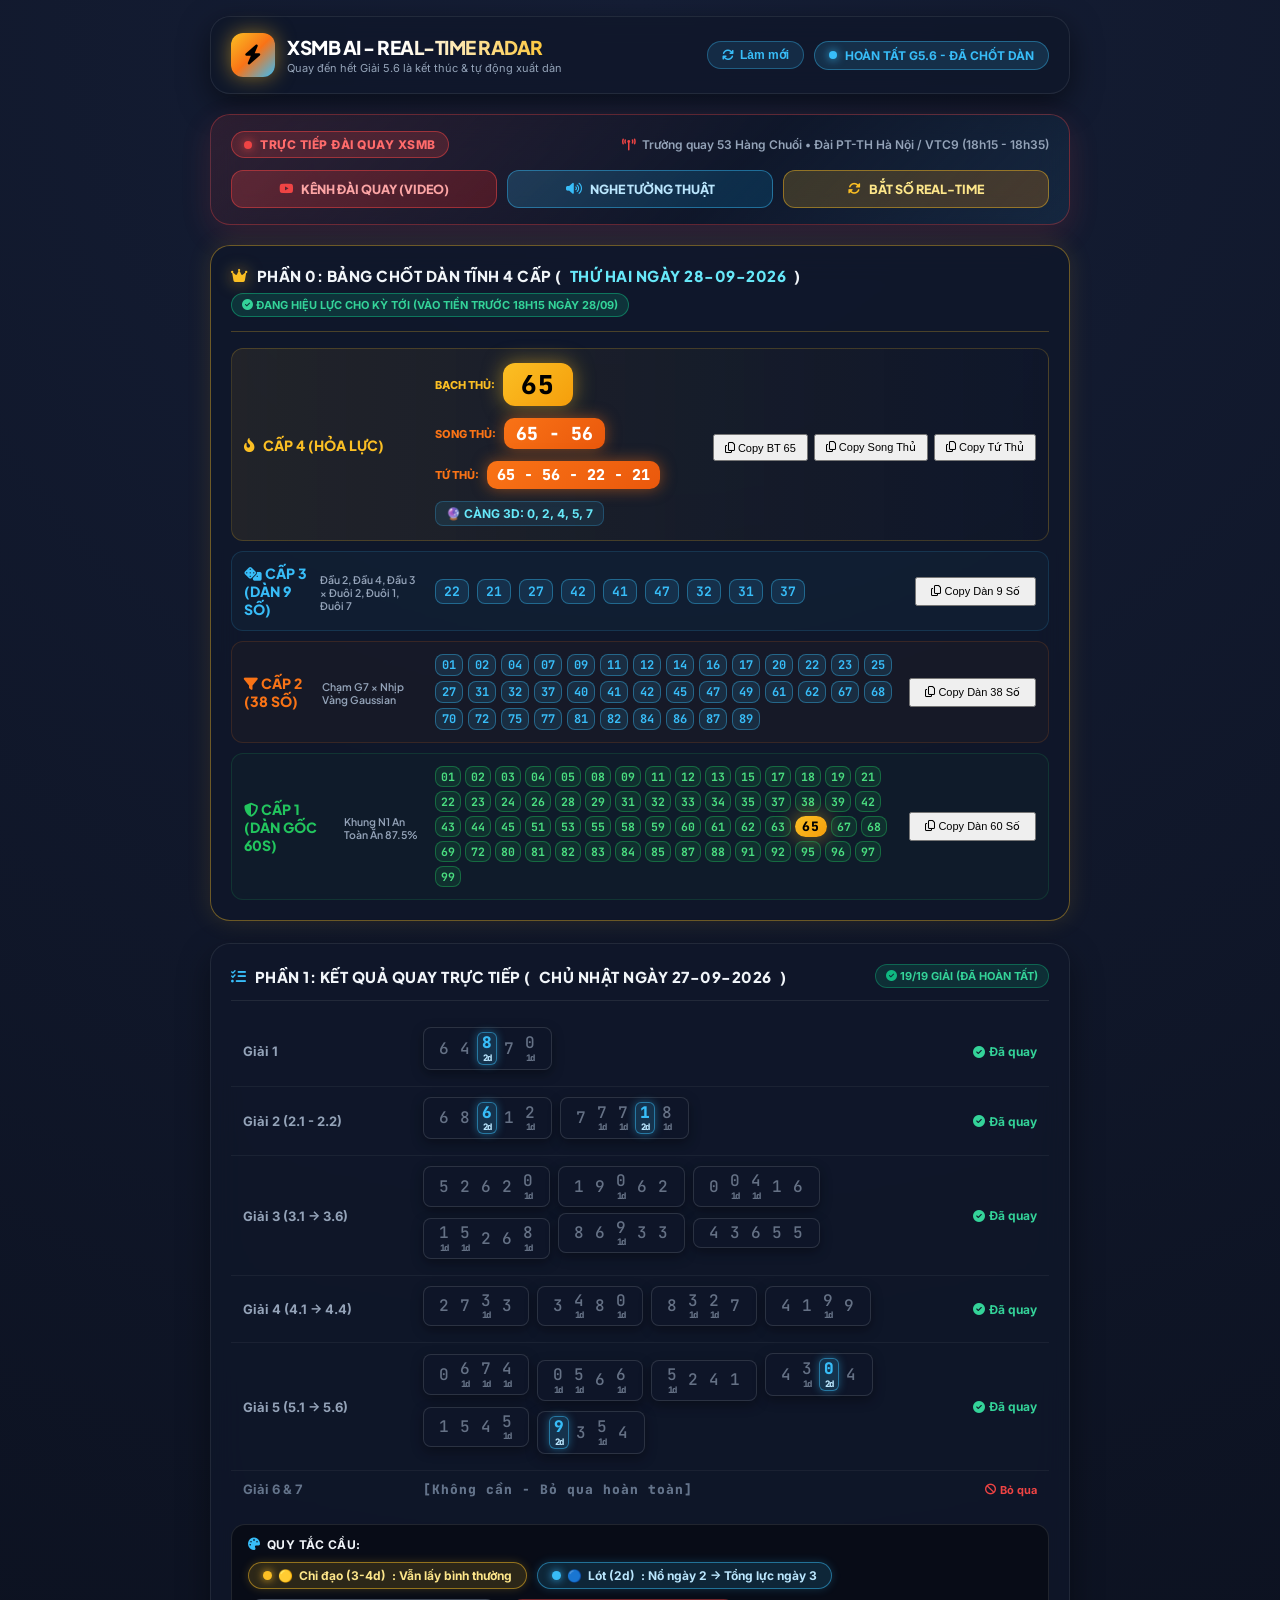
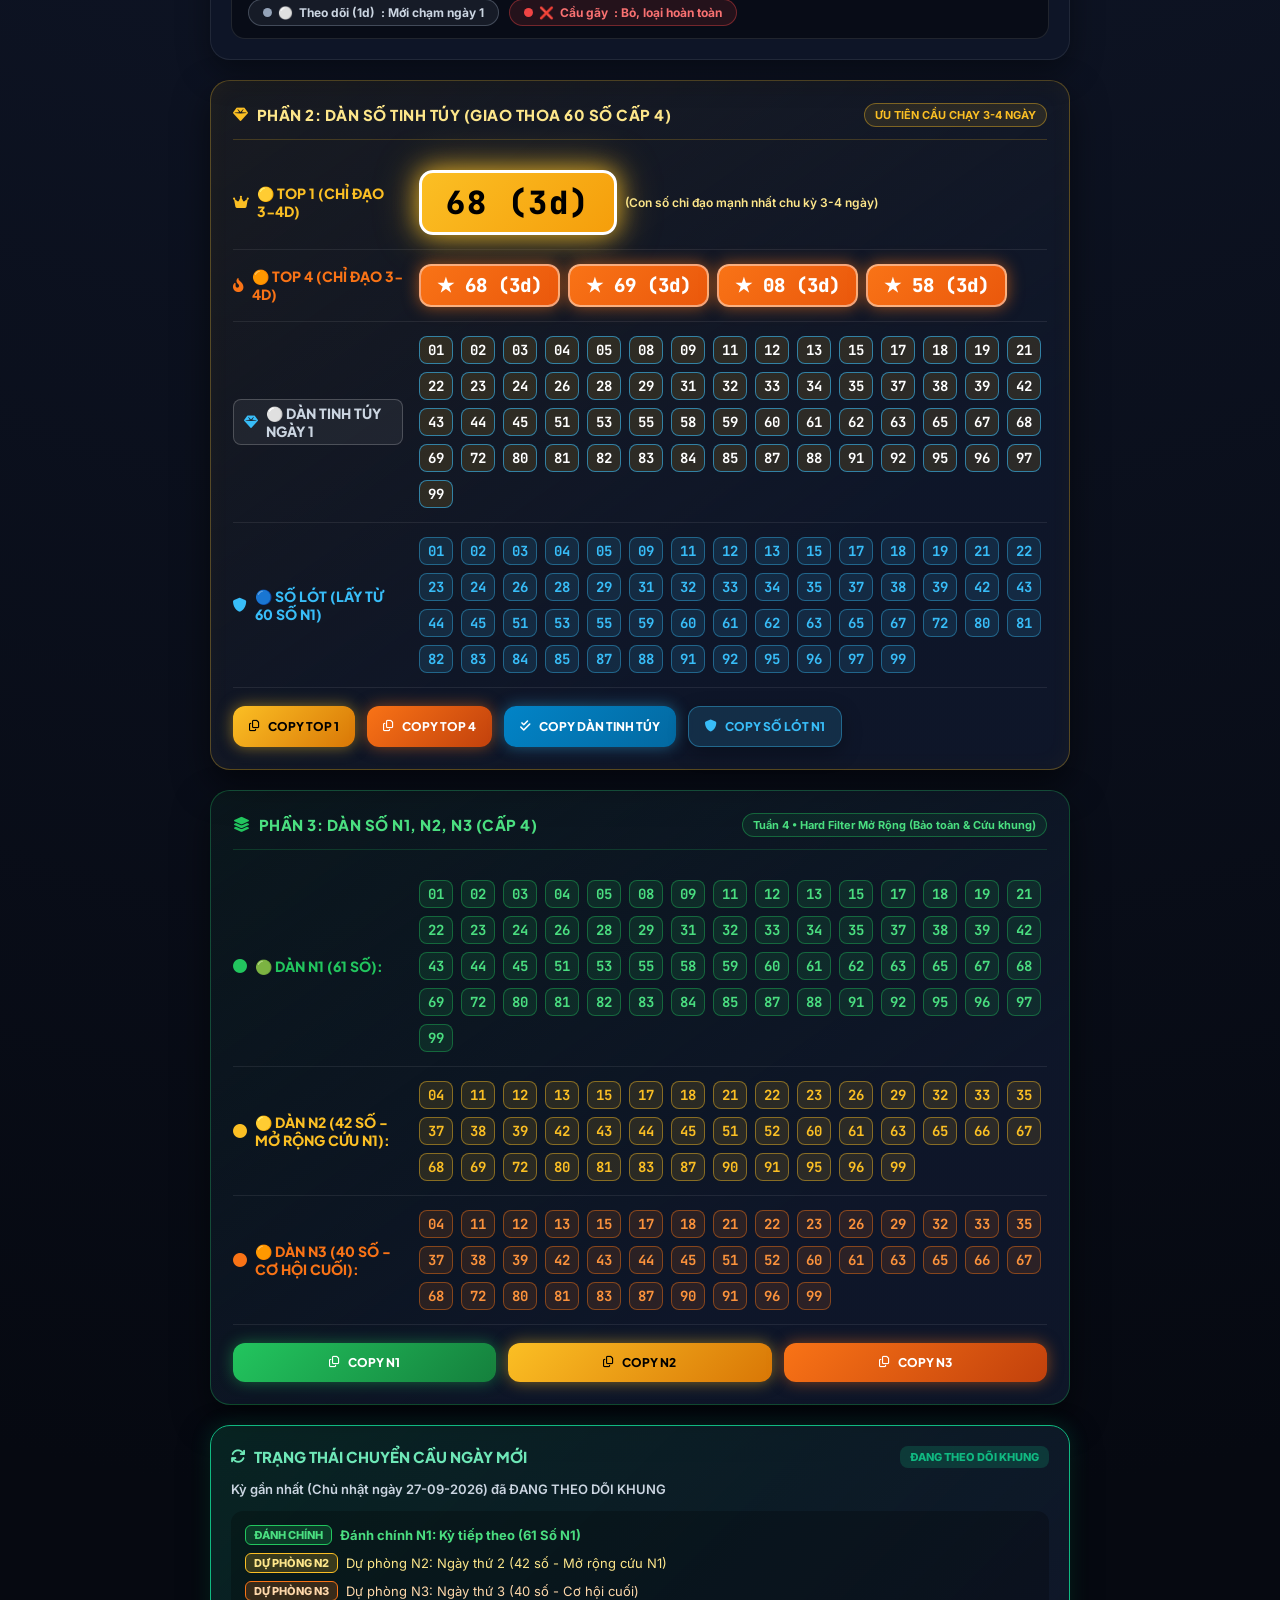
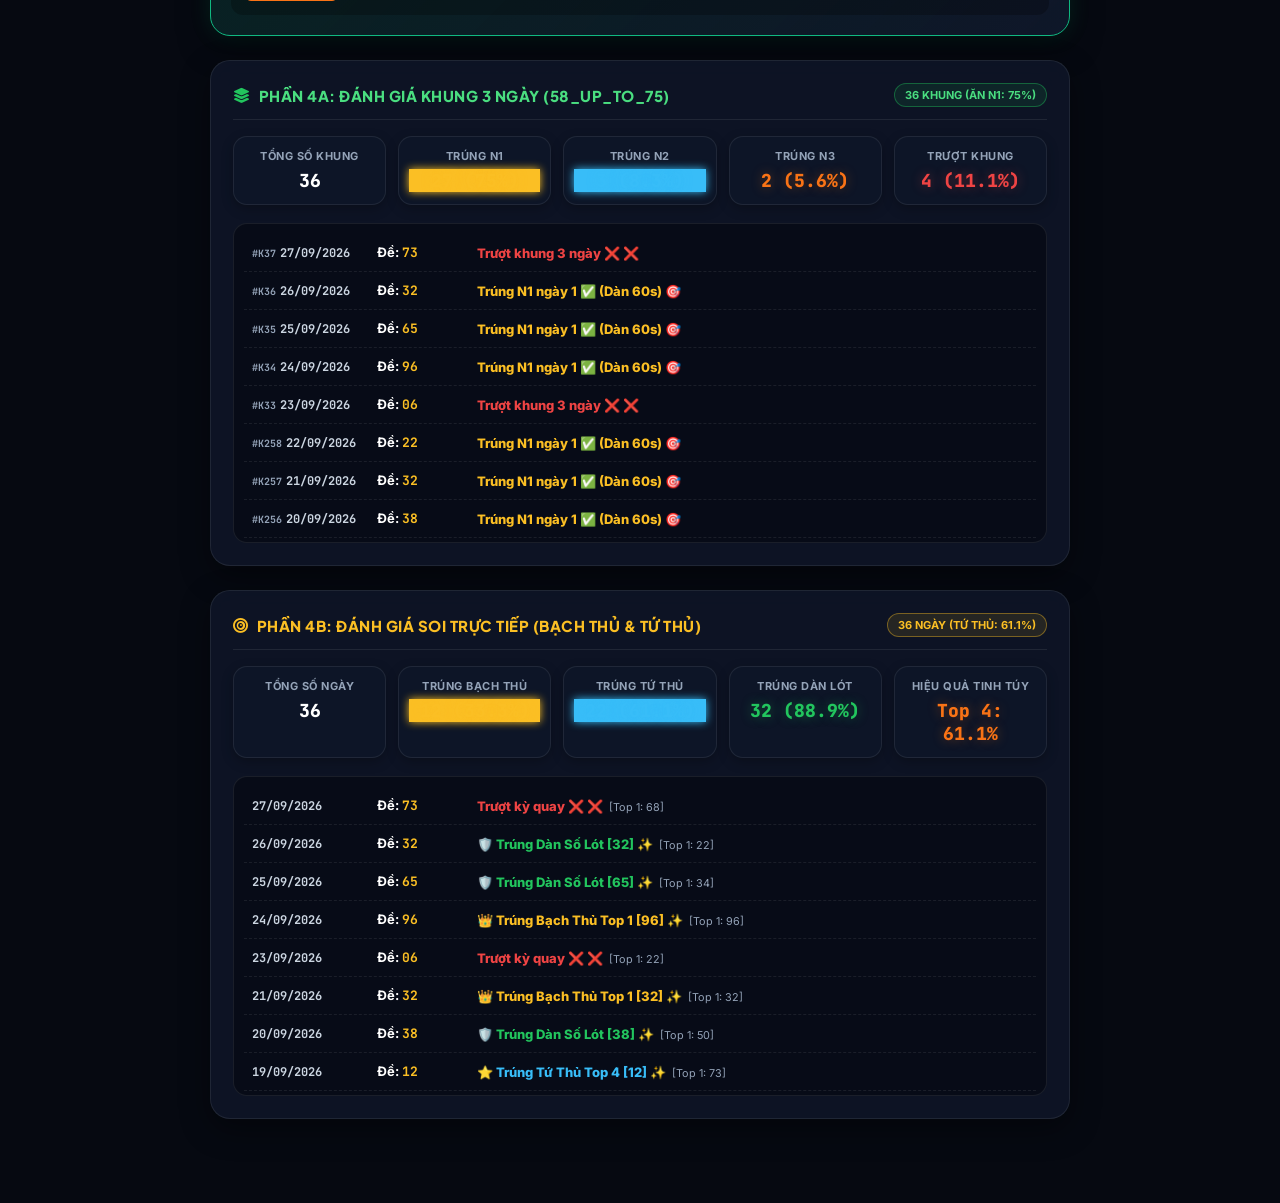
==== soi_cau_g1_g5_app.html @ 5fae433b "auto: Cap nhat ket qua XSMB ngay 27/09/2026 18:35 & cache-busting" ====
<!DOCTYPE html>
<html lang="vi">
<head>
    <meta charset="UTF-8">
    <meta name="viewport" content="width=device-width, initial-scale=1.0, maximum-scale=1.0, user-scalable=no">
    <title>XSMB AI - Mini App Real-Time (3 Phần Hoàn Chỉnh)</title>
    <!-- Google Fonts -->
    <link rel="preconnect" href="https://fonts.googleapis.com">
    <link rel="preconnect" href="https://fonts.gstatic.com" crossorigin>
    <link href="https://fonts.googleapis.com/css2?family=Inter:wght@400;500;600;700;800&family=JetBrains+Mono:wght@500;700;800;900&family=Plus+Jakarta+Sans:wght@700;800;900&display=swap" rel="stylesheet">
    <link rel="stylesheet" href="https://cdnjs.cloudflare.com/ajax/libs/font-awesome/6.4.0/css/all.min.css">
    
    <style>
        :root {
            --bg-base: #060911;
            --bg-card: rgba(15, 23, 42, 0.8);
            --bg-card-hover: rgba(30, 41, 59, 0.9);
            --border-glass: rgba(255, 255, 255, 0.08);
            --border-glass-strong: rgba(255, 255, 255, 0.16);

            /* Màu chỉ đạo chuẩn theo yêu cầu */
            --color-gold: #fbbf24;        /* 🟡 Top 1 & N2 (Vàng) */
            --color-gold-glow: rgba(251, 191, 36, 0.5);
            --color-gold-bg: rgba(251, 191, 36, 0.12);

            --color-orange: #f97316;      /* 🟠 Top 4 & N3 (Cam) */
            --color-orange-glow: rgba(249, 115, 22, 0.5);
            --color-orange-bg: rgba(249, 115, 22, 0.12);

            --color-blue: #38bdf8;        /* 🔵 Lót (Xanh Lam) */
            --color-blue-glow: rgba(56, 189, 248, 0.4);
            --color-blue-bg: rgba(56, 189, 248, 0.12);

            --color-green: #22c55e;       /* 🟢 N1 (Xanh Lá) */
            --color-green-glow: rgba(34, 197, 94, 0.45);
            --color-green-bg: rgba(34, 197, 94, 0.12);

            --color-muted: #475569;
            --text-main: #f8fafc;
            --text-sub: #94a3b8;
        }

        * {
            box-sizing: border-box;
            margin: 0;
            padding: 0;
            -webkit-tap-highlight-color: transparent;
        }

        body {
            font-family: 'Inter', -apple-system, BlinkMacSystemFont, sans-serif;
            background: radial-gradient(circle at 50% 0%, #151e36 0%, var(--bg-base) 70%);
            color: var(--text-main);
            min-height: 100vh;
            padding: 16px 12px 60px;
            overflow-x: hidden;
        }

        .container {
            max-width: 860px;
            margin: 0 auto;
        }

        /* HEADER */
        .app-header {
            display: flex;
            justify-content: space-between;
            align-items: center;
            padding: 16px 20px;
            background: var(--bg-card);
            backdrop-filter: blur(16px);
            border: 1px solid var(--border-glass);
            border-radius: 20px;
            margin-bottom: 20px;
            box-shadow: 0 10px 30px rgba(0, 0, 0, 0.5);
        }

        .header-brand {
            display: flex;
            align-items: center;
            gap: 12px;
        }

        .brand-icon {
            width: 44px;
            height: 44px;
            border-radius: 12px;
            background: linear-gradient(135deg, #fbbf24 0%, #f97316 50%, #38bdf8 100%);
            display: flex;
            align-items: center;
            justify-content: center;
            font-size: 20px;
            color: #000;
            box-shadow: 0 0 20px rgba(251, 191, 36, 0.5);
        }

        .brand-title {
            font-family: 'Plus Jakarta Sans', sans-serif;
            font-size: 19px;
            font-weight: 900;
            letter-spacing: -0.5px;
            background: linear-gradient(90deg, #fff 40%, #fbbf24 100%);
            -webkit-background-clip: text;
            -webkit-text-fill-color: transparent;
        }

        .brand-sub {
            font-size: 11px;
            color: var(--text-sub);
            margin-top: 2px;
        }

        .radar-status-badge {
            display: inline-flex;
            align-items: center;
            gap: 8px;
            padding: 6px 14px;
            border-radius: 30px;
            background: rgba(56, 189, 248, 0.15);
            border: 1px solid rgba(56, 189, 248, 0.4);
            font-size: 12px;
            font-weight: 700;
            color: #38bdf8;
        }

        .pulse-dot {
            width: 8px;
            height: 8px;
            border-radius: 50%;
            background: #38bdf8;
            box-shadow: 0 0 10px #38bdf8;
            animation: pulse-ring 1.5s infinite;
        }

        @keyframes pulse-ring {
            0% { transform: scale(0.9); box-shadow: 0 0 0 0 rgba(56, 189, 248, 0.7); }
            70% { transform: scale(1.1); box-shadow: 0 0 0 8px rgba(56, 189, 248, 0); }
            100% { transform: scale(0.9); box-shadow: 0 0 0 0 rgba(56, 189, 248, 0); }
        }

        .btn-refresh {
            background: rgba(56, 189, 248, 0.12);
            border: 1px solid rgba(56, 189, 248, 0.35);
            color: #38bdf8;
            padding: 6px 14px;
            border-radius: 20px;
            font-size: 12px;
            font-weight: 700;
            cursor: pointer;
            display: inline-flex;
            align-items: center;
            gap: 6px;
            transition: all 0.2s;
        }

        .btn-refresh:hover {
            background: rgba(56, 189, 248, 0.25);
            transform: scale(1.05);
            box-shadow: 0 0 10px rgba(56, 189, 248, 0.4);
        }

        /* =====================================================================
           LIVE BROADCAST CARD - TRỰC TIẾP ĐÀI QUAY XSMB
           ===================================================================== */
        .live-broadcast-card {
            background: linear-gradient(135deg, rgba(239, 68, 68, 0.12) 0%, rgba(15, 23, 42, 0.95) 60%, rgba(56, 189, 248, 0.08) 100%);
            border: 1px solid rgba(239, 68, 68, 0.35);
            border-radius: 20px;
            padding: 16px 20px;
            margin-bottom: 20px;
            box-shadow: 0 10px 30px rgba(239, 68, 68, 0.15);
            backdrop-filter: blur(16px);
        }

        .live-broadcast-header {
            display: flex;
            align-items: center;
            justify-content: space-between;
            flex-wrap: wrap;
            gap: 10px;
            margin-bottom: 12px;
        }

        .live-badge-glow {
            display: inline-flex;
            align-items: center;
            gap: 8px;
            padding: 5px 12px;
            border-radius: 20px;
            background: rgba(239, 68, 68, 0.2);
            border: 1px solid rgba(239, 68, 68, 0.5);
            color: #ff6b6b;
            font-size: 12px;
            font-weight: 800;
            letter-spacing: 0.5px;
            text-transform: uppercase;
        }

        .live-dot-red {
            width: 8px;
            height: 8px;
            border-radius: 50%;
            background: #ef4444;
            box-shadow: 0 0 10px #ef4444;
            animation: pulse-ring-red 1.2s infinite;
        }

        @keyframes pulse-ring-red {
            0% { transform: scale(0.9); box-shadow: 0 0 0 0 rgba(239, 68, 68, 0.7); }
            70% { transform: scale(1.15); box-shadow: 0 0 0 8px rgba(239, 68, 68, 0); }
            100% { transform: scale(0.9); box-shadow: 0 0 0 0 rgba(239, 68, 68, 0); }
        }

        .live-station-info {
            font-size: 12px;
            color: #94a3b8;
            display: flex;
            align-items: center;
            gap: 6px;
            font-weight: 600;
        }

        .live-broadcast-controls {
            display: grid;
            grid-template-columns: repeat(3, 1fr);
            gap: 10px;
        }

        @media (max-width: 640px) {
            .live-broadcast-controls {
                grid-template-columns: 1fr !important;
            }
        }

        .btn-live-media {
            padding: 10px 14px;
            border-radius: 12px;
            font-size: 12.5px;
            font-weight: 800;
            cursor: pointer;
            display: flex;
            align-items: center;
            justify-content: center;
            gap: 8px;
            border: 1px solid rgba(255, 255, 255, 0.12);
            transition: all 0.2s;
            font-family: 'Plus Jakarta Sans', sans-serif;
            text-transform: uppercase;
        }

        .btn-live-video {
            background: linear-gradient(135deg, rgba(239, 68, 68, 0.25) 0%, rgba(185, 28, 28, 0.3) 100%);
            color: #fca5a5;
            border-color: rgba(239, 68, 68, 0.5);
        }
        .btn-live-video:hover {
            background: linear-gradient(135deg, rgba(239, 68, 68, 0.4) 0%, rgba(185, 28, 28, 0.5) 100%);
            box-shadow: 0 0 15px rgba(239, 68, 68, 0.4);
            transform: translateY(-2px);
        }

        .btn-live-audio {
            background: linear-gradient(135deg, rgba(56, 189, 248, 0.2) 0%, rgba(3, 105, 161, 0.25) 100%);
            color: #bae6fd;
            border-color: rgba(56, 189, 248, 0.45);
        }
        .btn-live-audio:hover {
            background: rgba(56, 189, 248, 0.35);
            box-shadow: 0 0 15px rgba(56, 189, 248, 0.4);
            transform: translateY(-2px);
        }

        .btn-live-reload {
            background: linear-gradient(135deg, rgba(251, 191, 36, 0.18) 0%, rgba(217, 119, 6, 0.25) 100%);
            color: #fde68a;
            border-color: rgba(251, 191, 36, 0.45);
        }
        .btn-live-reload:hover {
            background: rgba(251, 191, 36, 0.35);
            box-shadow: 0 0 15px rgba(251, 191, 36, 0.4);
            transform: translateY(-2px);
        }

        .media-live-box {
            margin-top: 14px;
            background: #000;
            border-radius: 14px;
            border: 1px solid rgba(255, 255, 255, 0.15);
            overflow: hidden;
            box-shadow: 0 8px 24px rgba(0, 0, 0, 0.7);
        }

        .media-box-inner {
            padding: 12px;
            text-align: center;
        }

        .media-iframe-wrapper {
            position: relative;
            padding-bottom: 56.25%; /* 16:9 */
            height: 0;
            overflow: hidden;
            border-radius: 10px;
        }
        .media-iframe-wrapper iframe {
            position: absolute;
            top: 0;
            left: 0;
            width: 100%;
            height: 100%;
            border: none;
        }

        /* CHIP PLACEHOLDER KHI GIẢI CHƯA QUAY */
        .prize-waiting-chip {
            background: rgba(255, 255, 255, 0.04) !important;
            border: 1px dashed rgba(255, 255, 255, 0.15) !important;
            color: #64748b !important;
            font-size: 13px !important;
            font-weight: normal !important;
        }
        .prize-rolling-chip {
            background: rgba(251, 191, 36, 0.15) !important;
            border: 1px solid rgba(251, 191, 36, 0.6) !important;
            color: #fbbf24 !important;
            font-size: 13px !important;
            animation: pulse-ring 1s infinite;
        }

        /* SECTION BOX */
        .section-box {
            background: var(--bg-card);
            border: 1px solid var(--border-glass);
            backdrop-filter: blur(16px);
            border-radius: 20px;
            padding: 20px;
            margin-bottom: 20px;
            box-shadow: 0 12px 32px rgba(0, 0, 0, 0.4);
        }

        .section-header {
            display: flex;
            justify-content: space-between;
            align-items: center;
            margin-bottom: 16px;
            border-bottom: 1px solid var(--border-glass);
            padding-bottom: 12px;
            flex-wrap: wrap;
            gap: 8px;
        }

        .section-header h2 {
            font-family: 'Plus Jakarta Sans', sans-serif;
            font-size: 15px;
            font-weight: 800;
            text-transform: uppercase;
            letter-spacing: 0.5px;
            color: #f1f5f9;
            display: flex;
            align-items: center;
            gap: 8px;
        }

        .section-header .tag-info {
            font-size: 11px;
            color: #38bdf8;
            font-weight: 700;
            background: rgba(56, 189, 248, 0.12);
            padding: 4px 10px;
            border-radius: 20px;
            border: 1px solid rgba(56, 189, 248, 0.3);
        }

        /* PHẦN 1: BẢNG KẾT QUẢ QUAY TRỰC TIẾP (G1 -> G5.6) */
        .prize-table {
            width: 100%;
            border-collapse: collapse;
            font-size: 13px;
        }

        .prize-table tr {
            border-bottom: 1px solid rgba(255, 255, 255, 0.05);
        }

        .prize-table tr:last-child {
            border-bottom: none;
        }

        .prize-name-col {
            width: 22%;
            padding: 10px 12px;
            font-weight: 700;
            color: #94a3b8;
        }

        .prize-nums-col {
            width: 60%;
            padding: 10px 12px;
            font-family: 'JetBrains Mono', monospace;
            font-size: 15px;
            font-weight: 800;
            letter-spacing: 1px;
            color: #f8fafc;
        }

        .prize-status-col {
            width: 18%;
            padding: 10px 12px;
            text-align: right;
            font-size: 12px;
            font-weight: 700;
        }

        .badge-done {
            color: #34d399;
            display: inline-flex;
            align-items: center;
            gap: 4px;
        }

        .badge-skip {
            color: #ef4444;
            display: inline-flex;
            align-items: center;
            gap: 4px;
            font-size: 11px;
        }

        .prize-num-chip {
            display: inline-flex;
            align-items: center;
            background: rgba(15, 23, 42, 0.9);
            padding: 4px 10px;
            border-radius: 8px;
            margin-right: 8px;
            margin-bottom: 6px;
            border: 1px solid rgba(255, 255, 255, 0.12);
            box-shadow: 0 4px 12px rgba(0, 0, 0, 0.35);
        }

        .prize-digit {
            display: inline-flex;
            flex-direction: column;
            align-items: center;
            justify-content: center;
            font-family: 'JetBrains Mono', monospace;
            font-size: 16px;
            font-weight: 700;
            padding: 1px 3.5px;
            margin: 0 1.5px;
            border-radius: 6px;
            cursor: pointer;
            transition: all 0.2s cubic-bezier(0.4, 0, 0.2, 1);
            position: relative;
            line-height: 1.1;
        }

        .prize-digit:hover {
            transform: translateY(-2px) scale(1.22);
            z-index: 10;
        }

        /* 🟡 1. CHỈ ĐẠO (3-4 NGÀY): VÀNG NEON (CẢ ĐẦU VÀ ĐUÔI CÙNG MÀU) */
        .digit-cycle-main {
            color: #fbbf24;
            font-weight: 900;
            background: rgba(251, 191, 36, 0.2);
            border: 1px solid rgba(251, 191, 36, 0.55);
            box-shadow: 0 0 10px rgba(251, 191, 36, 0.5);
        }

        /* 🔵 2. LÓT (2 NGÀY): XANH LAM (CẢ ĐẦU VÀ ĐUÔI CÙNG MÀU) */
        .digit-cycle-lot {
            color: #38bdf8;
            font-weight: 800;
            background: rgba(56, 189, 248, 0.18);
            border: 1px solid rgba(56, 189, 248, 0.5);
            box-shadow: 0 0 8px rgba(56, 189, 248, 0.4);
        }

        /* ⚪ 3. THEO DÕI (1 NGÀY / MỜ): TRẮNG/MỜ */
        .digit-cycle-watch {
            color: #94a3b8;
            font-weight: 500;
            opacity: 0.65;
        }

        /* HẬU TỐ CHU KỲ (3d, 4d, 2d) DƯỚI TỪNG CHỮ SỐ */
        .digit-cycle-tag {
            font-size: 9px;
            font-weight: 800;
            line-height: 1;
            margin-top: 2px;
            letter-spacing: -0.5px;
            display: inline-flex;
            align-items: center;
            justify-content: center;
        }
        .digit-cycle-main .digit-cycle-tag { color: #fde68a; }
        .digit-cycle-lot .digit-cycle-tag { color: #bae6fd; }
        .digit-cycle-watch .digit-cycle-tag { color: #94a3b8; }

        .tag-text { display: inline; }
        .tag-dot { display: none; }
        .dot-gold-sm { color: #fbbf24; text-shadow: 0 0 4px #fbbf24; }
        .dot-blue-sm { color: #38bdf8; text-shadow: 0 0 4px #38bdf8; }
        .dot-dim-sm { color: #94a3b8; }

        /* THANH CHÚ THÍCH PHÂN LOẠI CẦU (3 LOẠI GỘP) */
        .radar-legend-bar {
            margin-top: 16px;
            padding: 12px 16px;
            background: rgba(0, 0, 0, 0.4);
            border: 1px solid rgba(255, 255, 255, 0.1);
            border-radius: 14px;
            display: flex;
            align-items: center;
            justify-content: space-between;
            flex-wrap: wrap;
            gap: 10px;
            font-size: 12px;
        }

        .legend-title {
            color: #f1f5f9;
            font-size: 12px;
            display: flex;
            align-items: center;
            gap: 6px;
            font-weight: 800;
            text-transform: uppercase;
            letter-spacing: 0.5px;
        }

        .legend-items {
            display: flex;
            align-items: center;
            flex-wrap: wrap;
            gap: 10px;
        }

        .legend-pill {
            display: inline-flex;
            align-items: center;
            gap: 6px;
            padding: 5px 14px;
            border-radius: 20px;
            font-size: 12px;
            font-weight: 700;
            background: rgba(255, 255, 255, 0.05);
            border: 1px solid rgba(255, 255, 255, 0.12);
        }

        .pill-main { color: #fde68a; border-color: rgba(251, 191, 36, 0.5); background: rgba(251, 191, 36, 0.15); box-shadow: 0 0 10px rgba(251, 191, 36, 0.2); }
        .pill-lot { color: #bae6fd; border-color: rgba(56, 189, 248, 0.5); background: rgba(56, 189, 248, 0.15); box-shadow: 0 0 10px rgba(56, 189, 248, 0.2); }
        .pill-watch { color: #cbd5e1; border-color: rgba(148, 163, 184, 0.35); background: rgba(148, 163, 184, 0.1); }

        .legend-dot {
            width: 9px;
            height: 9px;
            border-radius: 50%;
        }
        .dot-gold, .gold { background: #fbbf24; box-shadow: 0 0 8px #fbbf24; }
        .dot-blue, .blue { background: #38bdf8; box-shadow: 0 0 8px #38bdf8; }
        .dot-dim, .dot-gray, .gray { background: #94a3b8; }

        /* 🟡 NỔI BẬT TOP 1: VIỀN VÀNG ĐẬM & PHÓNG TO */
        .num-badge-top1-glow {
            font-family: 'JetBrains Mono', monospace;
            font-size: 32px;
            font-weight: 900;
            color: #000;
            background: linear-gradient(135deg, #fbbf24 0%, #f59e0b 100%);
            padding: 8px 24px;
            border-radius: 14px;
            border: 3px solid #fff;
            box-shadow: 0 0 25px rgba(251, 191, 36, 0.8), 0 0 45px rgba(251, 191, 36, 0.4);
            letter-spacing: 1.5px;
            cursor: pointer;
            transition: all 0.25s ease;
            display: inline-flex;
            align-items: center;
            gap: 6px;
        }
        .num-badge-top1-glow:hover { transform: scale(1.08); }

        /* 🟠 NỔI BẬT TOP 4: CÓ DẤU SAO (★) & VIỀN CAM NỔI */
        .num-badge-top4-star {
            font-family: 'JetBrains Mono', monospace;
            font-size: 19px;
            font-weight: 800;
            color: #fff;
            background: linear-gradient(135deg, #f97316 0%, #ea580c 100%);
            padding: 7px 16px;
            border-radius: 12px;
            border: 2px solid rgba(255, 255, 255, 0.45);
            box-shadow: 0 0 16px rgba(249, 115, 22, 0.6);
            cursor: pointer;
            transition: all 0.2s;
            display: inline-flex;
            align-items: center;
            gap: 6px;
        }
        .num-badge-top4-star:hover { transform: scale(1.08); }

        /* PHẦN 2: DÀN SỐ TINH TÚY */
        .tinh-tuy-box {
            background: linear-gradient(145deg, rgba(251, 191, 36, 0.05) 0%, rgba(15, 23, 42, 0.95) 70%);
            border: 1px solid rgba(251, 191, 36, 0.3);
            border-radius: 20px;
            padding: 22px;
            margin-bottom: 20px;
            box-shadow: 0 15px 35px rgba(0, 0, 0, 0.5), inset 0 0 25px rgba(251, 191, 36, 0.04);
        }

        .tier-row {
            display: flex;
            align-items: center;
            gap: 16px;
            padding: 14px 0;
            border-bottom: 1px solid rgba(255, 255, 255, 0.08);
            flex-wrap: wrap;
        }

        .tier-row:last-child {
            border-bottom: none;
            padding-bottom: 0;
        }

        .tier-label {
            width: 170px;
            font-family: 'Plus Jakarta Sans', sans-serif;
            font-size: 14px;
            font-weight: 800;
            display: flex;
            align-items: center;
            gap: 8px;
            flex-shrink: 0;
        }

        .tier-label.label-gold { color: var(--color-gold); }
        .tier-label.label-orange { color: var(--color-orange); }
        .tier-label.label-blue { color: var(--color-blue); }
        .tier-label.label-green { color: var(--color-green); }

        .tier-content {
            flex: 1;
            display: flex;
            align-items: center;
            flex-wrap: wrap;
            gap: 8px;
        }

        /* Number Badges */
        .num-badge-gold {
            font-family: 'JetBrains Mono', monospace;
            font-size: 26px;
            font-weight: 900;
            color: #000;
            background: linear-gradient(135deg, #fbbf24 0%, #f59e0b 100%);
            padding: 6px 18px;
            border-radius: 12px;
            box-shadow: 0 0 20px var(--color-gold-glow);
            letter-spacing: 1px;
            cursor: pointer;
            transition: transform 0.2s;
        }

        .num-badge-gold:hover { transform: scale(1.08); }

        .num-badge-orange {
            font-family: 'JetBrains Mono', monospace;
            font-size: 18px;
            font-weight: 800;
            color: #fff;
            background: linear-gradient(135deg, #f97316 0%, #ea580c 100%);
            padding: 6px 12px;
            border-radius: 10px;
            box-shadow: 0 0 15px var(--color-orange-glow);
            cursor: pointer;
            transition: transform 0.2s;
        }

        .num-badge-orange:hover { transform: scale(1.08); }

        .num-badge-blue {
            font-family: 'JetBrains Mono', monospace;
            font-size: 14px;
            font-weight: 700;
            color: #38bdf8;
            background: var(--color-blue-bg);
            border: 1px solid rgba(56, 189, 248, 0.4);
            padding: 4px 8px;
            border-radius: 8px;
            cursor: pointer;
            transition: all 0.2s;
        }

        .num-badge-blue:hover {
            background: rgba(56, 189, 248, 0.25);
            transform: scale(1.06);
        }

        .num-badge-green {
            font-family: 'JetBrains Mono', monospace;
            font-size: 14px;
            font-weight: 700;
            color: #4ade80;
            background: var(--color-green-bg);
            border: 1px solid rgba(34, 197, 94, 0.4);
            padding: 4px 8px;
            border-radius: 8px;
            cursor: pointer;
            transition: all 0.2s;
        }

        .num-badge-green:hover {
            background: rgba(34, 197, 94, 0.25);
            transform: scale(1.06);
        }

        .num-badge-yellow {
            font-family: 'JetBrains Mono', monospace;
            font-size: 14px;
            font-weight: 700;
            color: #fbbf24;
            background: rgba(251, 191, 36, 0.12);
            border: 1px solid rgba(251, 191, 36, 0.45);
            padding: 4px 8px;
            border-radius: 8px;
            cursor: pointer;
            transition: all 0.2s;
        }

        .num-badge-yellow:hover {
            background: rgba(251, 191, 36, 0.25);
            transform: scale(1.06);
        }

        .num-badge-orange-sm {
            font-family: 'JetBrains Mono', monospace;
            font-size: 14px;
            font-weight: 700;
            color: #fb923c;
            background: rgba(249, 115, 22, 0.12);
            border: 1px solid rgba(249, 115, 22, 0.45);
            padding: 4px 8px;
            border-radius: 8px;
            cursor: pointer;
            transition: all 0.2s;
        }

        .num-badge-orange-sm:hover {
            background: rgba(249, 115, 22, 0.25);
            transform: scale(1.06);
        }

        /* PHẦN 3: DÀN SỐ N1, N2, N3 */
        .n123-box {
            background: linear-gradient(145deg, rgba(34, 197, 94, 0.05) 0%, rgba(15, 23, 42, 0.95) 70%);
            border: 1px solid rgba(34, 197, 94, 0.3);
            border-radius: 20px;
            padding: 22px;
            margin-bottom: 20px;
            box-shadow: 0 15px 35px rgba(0, 0, 0, 0.5);
        }

        /* BUTTON BAR */
        .btn-copy-bar {
            display: grid;
            grid-template-columns: repeat(3, 1fr);
            gap: 12px;
            margin-bottom: 16px;
        }

        @media (max-width: 640px) {
            .btn-copy-bar {
                grid-template-columns: 1fr;
            }
        }

        .btn-copy {
            padding: 12px 16px;
            border-radius: 12px;
            font-family: 'Plus Jakarta Sans', sans-serif;
            font-size: 12px;
            font-weight: 800;
            display: flex;
            align-items: center;
            justify-content: center;
            gap: 8px;
            cursor: pointer;
            border: none;
            transition: all 0.25s ease;
            box-shadow: 0 6px 20px rgba(0, 0, 0, 0.3);
            text-transform: uppercase;
        }

        .btn-copy:hover { transform: translateY(-2px); }

        .btn-copy-gold {
            background: linear-gradient(135deg, #fbbf24 0%, #d97706 100%);
            color: #000;
            box-shadow: 0 0 15px var(--color-gold-glow);
        }

        .btn-copy-orange {
            background: linear-gradient(135deg, #f97316 0%, #c2410c 100%);
            color: #fff;
            box-shadow: 0 0 15px var(--color-orange-glow);
        }

        .btn-copy-blue {
            background: linear-gradient(135deg, #0284c7 0%, #0369a1 100%);
            color: #fff;
            box-shadow: 0 0 15px var(--color-blue-glow);
        }

        .btn-copy-green {
            background: linear-gradient(135deg, #22c55e 0%, #15803d 100%);
            color: #fff;
            box-shadow: 0 0 15px var(--color-green-glow);
        }

        /* TRẠNG THÁI CHUYỂN CẦU BANNER */
        .frame-alert-card {
            background: linear-gradient(135deg, rgba(16, 185, 129, 0.15) 0%, rgba(15, 23, 42, 0.95) 100%);
            border: 1.5px solid #10b981;
            border-radius: 20px;
            padding: 20px;
            margin-bottom: 24px;
            box-shadow: 0 10px 30px rgba(0, 0, 0, 0.5), 0 0 20px rgba(16, 185, 129, 0.2);
        }

        .frame-alert-header {
            display: flex;
            align-items: center;
            justify-content: space-between;
            margin-bottom: 12px;
            flex-wrap: wrap;
            gap: 8px;
        }

        .frame-alert-title {
            font-family: 'Plus Jakarta Sans', sans-serif;
            font-size: 15px;
            font-weight: 800;
            color: #6ee7b7;
            display: flex;
            align-items: center;
            gap: 8px;
        }

        .frame-schedule-list {
            display: flex;
            flex-direction: column;
            gap: 8px;
            margin-top: 12px;
            background: rgba(0, 0, 0, 0.25);
            padding: 14px;
            border-radius: 12px;
            font-size: 13px;
        }

        .schedule-item {
            display: flex;
            align-items: center;
            gap: 8px;
        }

        .schedule-tag {
            font-weight: 800;
            padding: 2px 8px;
            border-radius: 6px;
            font-size: 11px;
        }

        .tag-n1 { background: rgba(34, 197, 94, 0.2); color: #4ade80; border: 1px solid #22c55e; }
        .tag-n2 { background: rgba(251, 191, 36, 0.2); color: #fde68a; border: 1px solid #fbbf24; }
        .tag-n3 { background: rgba(249, 115, 22, 0.2); color: #fed7aa; border: 1px solid #f97316; }

        /* TOAST NOTIFICATION */
        .toast {
            position: fixed;
            bottom: 24px;
            right: 24px;
            background: #0f172a;
            border: 1px solid #38bdf8;
            color: #fff;
            padding: 12px 20px;
            border-radius: 12px;
            font-size: 13px;
            font-weight: 700;
            box-shadow: 0 10px 30px rgba(0, 0, 0, 0.7), 0 0 15px rgba(56, 189, 248, 0.5);
            transform: translateY(100px);
            opacity: 0;
            transition: all 0.3s cubic-bezier(0.68, -0.55, 0.265, 1.55);
            z-index: 1000;
            display: flex;
            align-items: center;
            gap: 8px;
        }

        .toast.show {
            transform: translateY(0);
            opacity: 1;
        }

        /* HELPER VISIBILITY CLASSES */
        .pc-only { display: inline-flex !important; }
        .mobile-only { display: none !important; }
        .mobile-only-flex { display: none !important; }

        /* LEGEND INFO BUTTON */
        .legend-info-btn {
            width: 22px;
            height: 22px;
            border-radius: 50%;
            background: rgba(56, 189, 248, 0.2);
            border: 1px solid #38bdf8;
            color: #38bdf8;
            font-weight: 900;
            font-size: 11px;
            display: inline-flex;
            align-items: center;
            justify-content: center;
            cursor: pointer;
            margin-left: auto;
        }

        /* NÚT COPY CHÍNH CHO ĐIỆN THOẠI */
        .btn-mobile-copy-master {
            width: 100%;
            padding: 13px 16px;
            border-radius: 12px;
            font-size: 14px;
            font-weight: 800;
            color: #0f172a;
            background: linear-gradient(135deg, #fbbf24 0%, #f59e0b 100%);
            border: none;
            box-shadow: 0 4px 15px rgba(245, 158, 11, 0.4);
            display: flex;
            align-items: center;
            justify-content: center;
            gap: 8px;
            cursor: pointer;
            transition: transform 0.15s ease;
        }
        .btn-mobile-copy-master:active {
            transform: scale(0.98);
        }

        /* MOBILE ACTION SHEET (BOTTOM SHEET CHO MENU COPY) */
        .mobile-action-sheet {
            position: fixed;
            top: 0;
            left: 0;
            width: 100%;
            height: 100%;
            z-index: 2000;
            display: none;
            opacity: 0;
            transition: opacity 0.25s ease;
        }
        .mobile-action-sheet.active {
            display: flex;
            flex-direction: column;
            justify-content: flex-end;
            opacity: 1;
        }
        .sheet-backdrop {
            position: absolute;
            top: 0;
            left: 0;
            width: 100%;
            height: 100%;
            background: rgba(0, 0, 0, 0.75);
            backdrop-filter: blur(4px);
        }
        .sheet-content {
            position: relative;
            background: #0f172a;
            border-top: 2px solid #fbbf24;
            border-radius: 20px 20px 0 0;
            padding: 18px 16px 28px 16px;
            max-height: 80vh;
            overflow-y: auto;
            box-shadow: 0 -10px 30px rgba(0, 0, 0, 0.8), 0 0 20px rgba(251, 191, 36, 0.2);
            transform: translateY(100%);
            transition: transform 0.3s cubic-bezier(0.16, 1, 0.3, 1);
        }
        .mobile-action-sheet.active .sheet-content {
            transform: translateY(0);
        }
        .sheet-header {
            display: flex;
            align-items: center;
            justify-content: space-between;
            margin-bottom: 14px;
            padding-bottom: 10px;
            border-bottom: 1px solid rgba(255, 255, 255, 0.1);
        }
        .sheet-header h3 {
            font-size: 14px;
            font-weight: 800;
            color: #f1f5f9;
            display: flex;
            align-items: center;
            gap: 8px;
            margin: 0;
        }
        .sheet-close-btn {
            background: rgba(255, 255, 255, 0.1);
            border: none;
            color: #cbd5e1;
            width: 28px;
            height: 28px;
            border-radius: 50%;
            cursor: pointer;
            display: flex;
            align-items: center;
            justify-content: center;
            font-size: 13px;
        }
        .sheet-options {
            display: flex;
            flex-direction: column;
            gap: 9px;
        }
        .sheet-option-btn {
            display: flex;
            align-items: center;
            justify-content: space-between;
            padding: 11px 12px;
            border-radius: 12px;
            background: rgba(255, 255, 255, 0.05);
            border: 1px solid rgba(255, 255, 255, 0.1);
            color: #fff;
            cursor: pointer;
            transition: all 0.15s ease;
            text-align: left;
        }
        .sheet-option-btn:active {
            background: rgba(251, 191, 36, 0.15);
            border-color: #fbbf24;
            transform: scale(0.98);
        }
        .sheet-option-btn .opt-icon {
            font-size: 18px;
            margin-right: 10px;
        }
        .sheet-option-btn .opt-text {
            flex: 1;
            display: flex;
            flex-direction: column;
        }
        .sheet-option-btn .opt-text strong {
            font-size: 13px;
            color: #f8fafc;
        }
        .sheet-option-btn .opt-text small {
            font-size: 11px;
            color: #94a3b8;
            margin-top: 1px;
        }
        .opt-top1 { border-color: rgba(251, 191, 36, 0.45); background: rgba(251, 191, 36, 0.09); }
        .opt-top4 { border-color: rgba(249, 115, 22, 0.45); background: rgba(249, 115, 22, 0.09); }
        /* =====================================================================
           PHẦN 4: LỊCH SỬ & TỶ LỆ PHƯƠNG PHÁP
           ===================================================================== */
        .history-box {
            background: var(--bg-card);
            backdrop-filter: blur(16px);
            border: 1px solid var(--border-glass);
            border-radius: 20px;
            padding: 22px;
            margin-bottom: 24px;
            box-shadow: 0 10px 30px rgba(0, 0, 0, 0.4);
        }

        .tong-quan {
            display: grid;
            grid-template-columns: repeat(auto-fit, minmax(130px, 1fr));
            gap: 12px;
            margin-bottom: 18px;
        }

        .stat-card {
            background: rgba(15, 23, 42, 0.7);
            border: 1px solid var(--border-glass);
            border-radius: 14px;
            padding: 12px 10px;
            text-align: center;
            box-shadow: 0 4px 12px rgba(0, 0, 0, 0.25);
            transition: transform 0.2s, border-color 0.2s;
        }
        .stat-card:hover {
            transform: translateY(-2px);
            border-color: var(--border-glass-strong);
        }

        .stat-label {
            font-size: 11px;
            color: var(--text-sub);
            margin-bottom: 6px;
            font-weight: 700;
            text-transform: uppercase;
            letter-spacing: 0.5px;
        }

        .stat-value {
            font-family: 'JetBrains Mono', monospace;
            font-size: 18px;
            font-weight: 800;
            color: #fff;
        }

        .stat-value.gold { color: #fbbf24; text-shadow: 0 0 12px rgba(251, 191, 36, 0.4); }
        .stat-value.blue { color: #38bdf8; text-shadow: 0 0 12px rgba(56, 189, 248, 0.4); }
        .stat-value.green { color: #22c55e; text-shadow: 0 0 12px rgba(34, 197, 94, 0.4); }
        .stat-value.orange { color: #f97316; text-shadow: 0 0 12px rgba(249, 115, 22, 0.4); }
        .stat-value.red { color: #ef4444; text-shadow: 0 0 12px rgba(239, 68, 68, 0.4); }

        .lich-su-container {
            max-height: 320px;
            overflow-y: auto;
            border: 1px solid var(--border-glass);
            border-radius: 14px;
            padding: 10px;
            background: rgba(6, 9, 17, 0.65);
        }
        .lich-su-container::-webkit-scrollbar {
            width: 6px;
        }
        .lich-su-container::-webkit-scrollbar-thumb {
            background: rgba(255, 255, 255, 0.15);
            border-radius: 10px;
        }

        .lich-su-item {
            display: grid;
            grid-template-columns: 115px 90px 1fr;
            gap: 10px;
            padding: 10px 8px;
            border-bottom: 1px dashed rgba(255, 255, 255, 0.08);
            font-size: 13px;
            align-items: center;
        }
        .lich-su-item:last-child {
            border-bottom: none;
        }

        .lich-su-item .ngay {
            font-weight: 700;
            color: #cbd5e1;
            font-family: 'JetBrains Mono', monospace;
            font-size: 12px;
        }
        .lich-su-item .de {
            font-weight: 700;
            color: #fff;
        }
        .lich-su-item .de strong {
            color: #fbbf24;
            font-family: 'JetBrains Mono', monospace;
        }

        /* Classes Phần 4A: Khung 3 ngày */
        .ket-qua.trung_n1, .ket-qua.trung-n1 { color: #fbbf24; font-weight: 800; }
        .ket-qua.trung_n2, .ket-qua.trung-n2 { color: #38bdf8; font-weight: 800; }
        .ket-qua.trung_n3, .ket-qua.trung-n3 { color: #f97316; font-weight: 800; }
        .ket-qua.truot_khung, .ket-qua.truot { color: #ef4444; font-weight: 800; }

        /* Classes Phần 4B: Soi trực tiếp */
        .ket-qua.trung_bach_thu { color: #fbbf24; font-weight: 800; }
        .ket-qua.trung_tu_thu { color: #38bdf8; font-weight: 800; }
        .ket-qua.trung_lot { color: #22c55e; font-weight: 800; }
        .ket-qua.truot_truc_tiep { color: #ef4444; font-weight: 800; }

        /* =====================================================================
           RESPONSIVE DESIGN CHO ĐIỆN THOẠI (MAX-WIDTH: 640PX)
           ===================================================================== */
        @media (max-width: 640px) {
            body {
                padding: 10px 8px 30px 8px;
            }
            .container {
                padding: 0;
            }
            .pc-only { display: none !important; }
            .mobile-only { display: block !important; }
            .mobile-only-flex { display: flex !important; }

            /* 1. BỐ CỤC TỔNG THỂ HEADER (DỌC) */
            .app-header {
                flex-direction: column;
                align-items: stretch;
                gap: 12px;
                padding: 14px 12px;
                border-radius: 16px;
                margin-bottom: 14px;
            }
            .header-brand {
                justify-content: center;
                text-align: center;
            }
            .brand-title {
                font-size: 16px;
            }
            .brand-sub {
                font-size: 10px;
            }
            .header-actions {
                display: flex;
                align-items: center;
                justify-content: space-between;
                gap: 8px;
                width: 100%;
            }
            .btn-refresh {
                flex: 1;
                justify-content: center;
                padding: 8px 12px;
                font-size: 12px;
            }
            .radar-status-badge {
                flex: 1.3;
                justify-content: center;
                padding: 8px 10px;
                font-size: 11px;
            }

            /* PHẦN 1: BẢNG KẾT QUẢ QUAY TRỰC TIẾP */
            .section-box, .tinh-tuy-box, .n123-box, .frame-alert-card {
                padding: 14px 10px;
                border-radius: 16px;
                margin-bottom: 14px;
            }
            .section-header {
                flex-direction: row;
                align-items: center;
                justify-content: space-between;
                margin-bottom: 10px;
                padding-bottom: 8px;
            }
            .section-header h2 {
                font-size: 12.5px;
            }
            .tag-info {
                font-size: 10px;
                padding: 2px 7px;
            }

            .prize-table, 
            .prize-table tbody, 
            .prize-table tr, 
            .prize-table td {
                display: block;
                width: 100%;
                box-sizing: border-box;
            }

            .prize-table tr {
                padding: 7px 0;
                border-bottom: 1px solid rgba(255, 255, 255, 0.07);
            }
            .prize-name-col {
                width: 100% !important;
                padding: 0 0 5px 2px !important;
                font-size: 12px !important;
                font-weight: 800 !important;
                color: #94a3b8 !important;
                display: flex !important;
                justify-content: space-between !important;
                align-items: center !important;
            }
            .prize-status-col {
                display: none !important;
            }
            .prize-nums-col {
                width: 100% !important;
                padding: 0 !important;
                display: grid !important;
                gap: 5px !important;
            }

            /* 2. XỬ LÝ CÁC GIẢI CÓ NHIỀU SỐ (G3, G5: 2 HÀNG X 3 SỐ) */
            #live-g1 { grid-template-columns: 1fr !important; }
            #live-g2 { grid-template-columns: repeat(2, 1fr) !important; }
            #live-g3 { grid-template-columns: repeat(3, 1fr) !important; }
            #live-g4 { grid-template-columns: repeat(2, 1fr) !important; }
            #live-g5 { grid-template-columns: repeat(3, 1fr) !important; }

            .prize-num-chip {
                margin: 0 !important;
                padding: 3px 1px !important;
                justify-content: center !important;
                width: 100% !important;
                border-radius: 6px !important;
                box-shadow: 0 2px 6px rgba(0, 0, 0, 0.3) !important;
            }

            /* 3 & 4. GIẢM KÍCH THƯỚC Ô SỐ, CHỮ & DÙNG CHẤM TRÒN THAY CHỮ "3D" */
            .prize-digit {
                min-width: 15px !important;
                height: 27px !important;
                padding: 1px 1px !important;
                margin: 0 1px !important;
                border-radius: 4px !important;
            }
            .prize-digit span:first-child {
                font-size: 13px !important;
                font-weight: 800 !important;
                line-height: 1.1 !important;
            }
            .tag-text { display: none !important; }
            .tag-dot { 
                display: inline-block !important; 
                font-size: 7px !important; 
                line-height: 1 !important; 
                margin-top: 1px !important;
            }

            /* 5. CHÚ THÍCH (LEGEND) THU GỌN 1 HÀNG */
            .radar-legend-bar {
                margin-top: 12px;
                padding: 8px 10px;
                border-radius: 10px;
                gap: 6px;
                flex-direction: row;
                align-items: center;
            }
            .legend-items {
                gap: 6px;
                width: 100%;
                justify-content: space-between;
            }
            .legend-pill {
                padding: 4px 7px;
                font-size: 10px;
                border-radius: 12px;
                gap: 3px;
            }

            /* PHẦN 2: DÀN SỐ TINH TÚY & PHẦN 3 */
            .tier-row {
                flex-direction: column;
                align-items: flex-start;
                gap: 6px;
                padding: 10px 0;
            }
            .tier-label {
                width: 100%;
                font-size: 12px;
            }
            .tier-content {
                width: 100%;
                gap: 6px;
            }
            .num-badge-top1-glow {
                font-size: 22px !important;
                padding: 4px 16px !important;
            }
            .num-badge-orange, .num-badge-top4-star {
                font-size: 14px !important;
                padding: 4px 8px !important;
            }
            .num-badge-blue, .num-badge-green, .num-badge-gold {
                font-size: 12.5px !important;
                padding: 2.5px 6px !important;
            }

            /* PHẦN 4 MOBILE OVERRIDE (IPHONE 11) */
            .history-box {
                padding: 14px 10px;
                border-radius: 16px;
                margin-bottom: 14px;
            }
            .tong-quan {
                grid-template-columns: repeat(2, 1fr);
                gap: 8px;
            }
            .stat-card:first-child {
                grid-column: span 2;
            }
            .stat-card {
                padding: 8px 6px;
                border-radius: 10px;
            }
            .stat-label {
                font-size: 10px;
            }
            .stat-value {
                font-size: 14.5px;
            }
            .lich-su-container {
                max-height: 280px;
                padding: 6px;
            }
            .lich-su-item {
                grid-template-columns: 88px 68px 1fr;
                font-size: 11.5px;
                padding: 8px 4px;
                gap: 6px;
            }
            .lich-su-item .ngay {
                font-size: 11px;
            }
        }
    </style>
</head>
<body>

    <div class="container">
        <!-- HEADER -->
        <header class="app-header">
            <div class="header-brand">
                <div class="brand-icon">
                    <i class="fa-solid fa-bolt"></i>
                </div>
                <div>
                    <h1 class="brand-title">XSMB AI - REAL-TIME RADAR</h1>
                    <p class="brand-sub">Quay đến hết Giải 5.6 là kết thúc &amp; tự động xuất dàn</p>
                </div>
            </div>
            <div style="display: flex; align-items: center; gap: 10px;">
                <button class="btn-refresh" id="btn-manual-refresh" title="Làm mới dữ liệu">
                    <i class="fa-solid fa-arrows-rotate"></i> Làm mới
                </button>
                <div class="radar-status-badge">
                    <span class="pulse-dot"></span>
                    <span id="txt-radar-status">QUAY ĐẾN HẾT GIẢI 5.6</span>
                </div>
            </div>
        </header>

        <!-- THANH TRỰC TIẾP ĐÀI QUAY XSMB (TRƯỜNG QUAY 53 HÀNG CHUỐI) -->
        <div class="live-broadcast-card">
            <div class="live-broadcast-header">
                <div class="live-badge-glow">
                    <span class="live-dot-red"></span>
                    <span>TRỰC TIẾP ĐÀI QUAY XSMB</span>
                </div>
                <div class="live-station-info">
                    <i class="fa-solid fa-tower-broadcast" style="color: #ef4444;"></i>
                    <span>Trường quay 53 Hàng Chuối • Đài PT-TH Hà Nội / VTC9 (18h15 - 18h35)</span>
                </div>
            </div>
            <div class="live-broadcast-controls">
                <button class="btn-live-media btn-live-video" id="btn-toggle-video" onclick="toggleLiveMedia('video')">
                    <i class="fa-brands fa-youtube" style="color: #ef4444;"></i> Kênh Đài Quay (Video)
                </button>
                <button class="btn-live-media btn-live-audio" id="btn-toggle-audio" onclick="toggleLiveMedia('audio')">
                    <i class="fa-solid fa-volume-high" style="color: #38bdf8;"></i> Nghe Tường Thuật
                </button>
                <button class="btn-live-media btn-live-reload" onclick="forceCheckLiveNow()">
                    <i class="fa-solid fa-rotate" style="color: #fbbf24;"></i> Bắt Số Real-time
                </button>
            </div>
            <!-- Khung nhúng Live Stream Modal / Container -->
            <div id="mediaLiveBox" class="media-live-box" style="display: none;">
                <div class="media-box-inner" id="mediaBoxContent">
                    <!-- Dynamic Media Content -->
                </div>
            </div>
        </div>

        
        <!-- PHẦN 0: BẢNG CHỐT DÀN TĨNH 4 CẤP (ĐÁNH TRƯỚC 18H15) -->
        <section class="section-box" id="section-dan-tinh" style="border: 1px solid rgba(251, 191, 36, 0.4); box-shadow: 0 0 25px rgba(251, 191, 36, 0.12); margin-bottom: 22px;">
            <div class="section-header" style="border-bottom: 1px solid rgba(251, 191, 36, 0.25); padding-bottom: 14px;">
                <h2>
                    <i class="fa-solid fa-crown" style="color: #fbbf24; filter: drop-shadow(0 0 8px rgba(251, 191, 36, 0.6));"></i> 
                    PHẦN 0: BẢNG CHỐT DÀN TĨNH 4 CẤP (<span id="txt-tinh-date" style="color: #67e8f9;">25/09/2026</span>)
                </h2>
                <span class="tag-info" id="txt-tinh-badge" style="background: rgba(16, 185, 129, 0.18); color: #34d399; border: 1px solid rgba(16, 185, 129, 0.5); font-weight: 700;">
                    <i class="fa-solid fa-circle-check"></i> ĐANG HIỆU LỰC (VÀO TIỀN TRƯỚC 18H15)
                </span>
            </div>

            <!-- TẦNG 4: HỎA LỰC BẠCH THỦ & TỨ THỦ -->
            <div class="tier-row" style="background: linear-gradient(90deg, rgba(251, 191, 36, 0.08) 0%, rgba(15, 23, 42, 0.4) 100%); padding: 14px 12px; border-radius: 12px; margin-bottom: 10px; border: 1px solid rgba(251, 191, 36, 0.2);">
                <div class="tier-label label-gold" style="min-width: 175px;">
                    <i class="fa-solid fa-fire-flame-curved"></i> CẤP 4 (HỎA LỰC)
                </div>
                <div class="tier-content" style="gap: 12px; align-items: center;">
                    <div style="display: flex; align-items: center; gap: 8px;">
                        <span style="font-size: 11px; color: #fbbf24; font-weight: 800;">BẠCH THỦ:</span>
                        <span class="num-badge-gold" id="badge-tinh-bt" style="font-size: 26px; padding: 4px 18px; cursor: pointer;" title="Bấm để sao chép Bạch thủ">41</span>
                    </div>
                    <div style="display: flex; align-items: center; gap: 8px;">
                        <span style="font-size: 11px; color: #f97316; font-weight: 800;">SONG THỦ:</span>
                        <span class="num-badge-orange" id="badge-tinh-st" style="font-size: 18px; padding: 4px 12px; cursor: pointer;" title="Bấm để sao chép Song thủ">41 - 14</span>
                    </div>
                    <div style="display: flex; align-items: center; gap: 8px;">
                        <span style="font-size: 11px; color: #f97316; font-weight: 800;">TỨ THỦ:</span>
                        <span class="num-badge-orange" id="badge-tinh-tt" style="font-size: 15px; padding: 4px 10px; cursor: pointer;" title="Bấm để sao chép Tứ thủ">41 - 14 - 67 - 31</span>
                    </div>
                    <div style="display: flex; align-items: center; gap: 6px; font-size: 12px; color: #67e8f9; font-weight: 700; background: rgba(56, 189, 248, 0.1); padding: 4px 10px; border-radius: 8px; border: 1px solid rgba(56, 189, 248, 0.25);">
                        <span>🔮 CÀNG 3D: 0, 2, 4, 5, 7</span>
                    </div>
                </div>
                <div style="display: flex; gap: 6px; margin-top: 6px;">
                    <button class="btn-copy-dan" id="btn-copy-tinh-bt" style="padding: 5px 10px; font-size: 11px;"><i class="fa-regular fa-copy"></i> Copy BT</button>
                    <button class="btn-copy-dan" id="btn-copy-tinh-st" style="padding: 5px 10px; font-size: 11px;"><i class="fa-regular fa-copy"></i> Copy Song Thủ</button>
                    <button class="btn-copy-dan" id="btn-copy-tinh-tt" style="padding: 5px 10px; font-size: 11px;"><i class="fa-regular fa-copy"></i> Copy Tứ Thủ</button>
                </div>
            </div>

            <!-- TẦNG 3: DÀN 9 SỐ CỘI NGUỒN -->
            <div class="tier-row" style="background: rgba(56, 189, 248, 0.04); padding: 12px; border-radius: 12px; margin-bottom: 10px; border: 1px solid rgba(56, 189, 248, 0.15);">
                <div class="tier-label label-blue" style="min-width: 175px;">
                    <div><i class="fa-solid fa-dice"></i> CẤP 3 (DÀN 9 SỐ)</div>
                    <div style="font-size: 10.5px; color: #94a3b8; font-weight: 600; margin-top: 2px;" id="txt-tinh-dan9-meta">Top 3 Đầu × Top 3 Đuôi</div>
                </div>
                <div class="tier-content" id="tinh-grid-dan9" style="gap: 8px;">
                    <span class="num-badge-blue" onclick="copyText('67', 'Đã copy 67')">67</span>
                    <span class="num-badge-blue" onclick="copyText('61', 'Đã copy 61')">61</span>
                    <span class="num-badge-blue" onclick="copyText('62', 'Đã copy 62')">62</span>
                    <span class="num-badge-blue" onclick="copyText('37', 'Đã copy 37')">37</span>
                    <span class="num-badge-blue" onclick="copyText('31', 'Đã copy 31')">31</span>
                    <span class="num-badge-blue" onclick="copyText('32', 'Đã copy 32')">32</span>
                    <span class="num-badge-blue" onclick="copyText('47', 'Đã copy 47')">47</span>
                    <span class="num-badge-gold" style="font-size: 15px; padding: 4px 10px;" onclick="copyText('41', 'Đã copy 41')">41 ⭐</span>
                    <span class="num-badge-blue" onclick="copyText('42', 'Đã copy 42')">42</span>
                </div>
                <button class="btn-copy-dan" style="padding: 6px 14px; font-size: 11px;" id="btn-copy-tinh-dan9"><i class="fa-regular fa-copy"></i> Copy Dàn 9 Số</button>
            </div>

            <!-- TẦNG 2: DÀN GIAO THOA 38 SỐ CẤP 2 -->
            <div class="tier-row" style="background: rgba(249, 115, 22, 0.03); padding: 12px; border-radius: 12px; margin-bottom: 10px; border: 1px solid rgba(249, 115, 22, 0.15);">
                <div class="tier-label label-orange" style="min-width: 175px;">
                    <div><i class="fa-solid fa-filter"></i> CẤP 2 (38 SỐ)</div>
                    <div style="font-size: 10.5px; color: #94a3b8; font-weight: 600; margin-top: 2px;">Chạm G7 × Nhịp Vàng Gaussian</div>
                </div>
                <div class="tier-content" id="tinh-grid-dan38" style="gap: 5px;">
                    <!-- Sẽ nạp qua JS -->
                </div>
                <button class="btn-copy-dan" style="padding: 6px 14px; font-size: 11px;" id="btn-copy-tinh-dan38"><i class="fa-regular fa-copy"></i> Copy Dàn 38 Số</button>
            </div>

            <!-- TẦNG 1: DÀN GỐC 60 SỐ N1 -->
            <div class="tier-row" style="background: rgba(34, 197, 94, 0.03); padding: 12px; border-radius: 12px; border: 1px solid rgba(34, 197, 94, 0.15);">
                <div class="tier-label label-green" style="min-width: 175px;">
                    <div><i class="fa-solid fa-shield-halved"></i> CẤP 1 (DÀN GỐC 60S)</div>
                    <div style="font-size: 10.5px; color: #94a3b8; font-weight: 600; margin-top: 2px;">Khung N1 An Toàn Ăn 87.5%</div>
                </div>
                <div class="tier-content" id="tinh-grid-dan60" style="gap: 4px;">
                    <!-- Sẽ nạp qua JS -->
                </div>
                <button class="btn-copy-dan" style="padding: 6px 14px; font-size: 11px;" id="btn-copy-tinh-dan60"><i class="fa-regular fa-copy"></i> Copy Dàn 60 Số</button>
            </div>
        </section>

        <!-- PHẦN 1: BẢNG KẾT QUẢ QUAY TRỰC TIẾP (GIẢI 1 → GIẢI 5.6) -->
        <section class="section-box">
            <div class="section-header">
                <h2><i class="fa-solid fa-list-check" style="color: #38bdf8;"></i> PHẦN 1: KẾT QUẢ QUAY TRỰC TIẾP (<span id="txt-draw-date">22/09/2026</span>)</h2>
                <span class="tag-info" id="txt-progress-badge">19/19 GIẢI (ĐÃ HOÀN TẤT)</span>
            </div>

            <table class="prize-table">
                <tbody>
                    <tr>
                        <td class="prize-name-col">Giải 1</td>
                        <td class="prize-nums-col" id="live-g1">
                            <span class="prize-num-chip">68392</span>
                        </td>
                        <td class="prize-status-col">
                            <span class="badge-done"><i class="fa-solid fa-circle-check"></i> Đã quay</span>
                        </td>
                    </tr>
                    <tr>
                        <td class="prize-name-col">Giải 2 (2.1 - 2.2)</td>
                        <td class="prize-nums-col" id="live-g2">
                            <span class="prize-num-chip">42192</span>
                            <span class="prize-num-chip">98961</span>
                        </td>
                        <td class="prize-status-col">
                            <span class="badge-done"><i class="fa-solid fa-circle-check"></i> Đã quay</span>
                        </td>
                    </tr>
                    <tr>
                        <td class="prize-name-col">Giải 3 (3.1 → 3.6)</td>
                        <td class="prize-nums-col" id="live-g3">
                            <span class="prize-num-chip">18400</span>
                            <span class="prize-num-chip">72209</span>
                            <span class="prize-num-chip">72261</span>
                            <span class="prize-num-chip">68433</span>
                            <span class="prize-num-chip">35051</span>
                            <span class="prize-num-chip">86944</span>
                        </td>
                        <td class="prize-status-col">
                            <span class="badge-done"><i class="fa-solid fa-circle-check"></i> Đã quay</span>
                        </td>
                    </tr>
                    <tr>
                        <td class="prize-name-col">Giải 4 (4.1 → 4.4)</td>
                        <td class="prize-nums-col" id="live-g4">
                            <span class="prize-num-chip">3748</span>
                            <span class="prize-num-chip">6738</span>
                            <span class="prize-num-chip">0334</span>
                            <span class="prize-num-chip">1736</span>
                        </td>
                        <td class="prize-status-col">
                            <span class="badge-done"><i class="fa-solid fa-circle-check"></i> Đã quay</span>
                        </td>
                    </tr>
                    <tr>
                        <td class="prize-name-col">Giải 5 (5.1 → 5.6)</td>
                        <td class="prize-nums-col" id="live-g5">
                            <span class="prize-num-chip">6318</span>
                            <span class="prize-num-chip">9384</span>
                            <span class="prize-num-chip">1206</span>
                            <span class="prize-num-chip">7167</span>
                            <span class="prize-num-chip">8446</span>
                            <span class="prize-num-chip">7367</span>
                        </td>
                        <td class="prize-status-col">
                            <span class="badge-done"><i class="fa-solid fa-circle-check"></i> Đã quay</span>
                        </td>
                    </tr>
                    <tr>
                        <td class="prize-name-col" style="color: #64748b;">Giải 6 &amp; 7</td>
                        <td class="prize-nums-col" style="color: #64748b; font-size: 13px;">
                            [Không cần - Bỏ qua hoàn toàn]
                        </td>
                        <td class="prize-status-col">
                            <span class="badge-skip"><i class="fa-solid fa-ban"></i> Bỏ qua</span>
                        </td>
                    </tr>
            </table>

            <!-- THANH CHÚ THÍCH PHÂN LOẠI CẦU (4 TRẠNG THÁI CHUẨN) -->
            <div class="radar-legend-bar">
                <div class="legend-title pc-only">
                    <i class="fa-solid fa-palette" style="color: #38bdf8;"></i> <strong>QUY TẮC CẦU:</strong>
                </div>
                <div class="legend-items">
                    <span class="legend-pill pill-main"><span class="legend-dot dot-gold"></span> 🟡 <strong>Chỉ đạo (3-4d)</strong><span class="pc-only">: Vẫn lấy bình thường</span></span>
                    <span class="legend-pill pill-lot"><span class="legend-dot dot-blue"></span> 🔵 <strong>Lót (2d)</strong><span class="pc-only">: Nổ ngày 2 → Tổng lực ngày 3</span></span>
                    <span class="legend-pill pill-watch"><span class="legend-dot dot-dim"></span> ⚪ <strong>Theo dõi (1d)</strong><span class="pc-only">: Mới chạm ngày 1</span></span>
                    <span class="legend-pill" style="border: 1px solid rgba(239, 68, 68, 0.4); background: rgba(239, 68, 68, 0.12); color: #f87171;"><span class="legend-dot" style="background: #ef4444;"></span> ❌ <strong>Cầu gãy</strong><span class="pc-only">: Bỏ, loại hoàn toàn</span></span>
                    <button class="legend-info-btn mobile-only" id="btn-legend-help" title="Nhấn để xem giải thích chi tiết">?</button>
                </div>
            </div>
        </section>

        <!-- PHẦN 2: DÀN SỐ TINH TÚY (XUẤT HIỆN SAU KHI GIẢI 5.6 KẾT THÚC) -->
        <section class="tinh-tuy-box">
            <div class="section-header" style="border-color: rgba(251, 191, 36, 0.2);">
                <h2 style="color: #fde68a;"><i class="fa-solid fa-gem" style="color: #fbbf24;"></i> PHẦN 2: DÀN SỐ TINH TÚY (GIAO THOA 60 SỐ CẤP 4)</h2>
                <span class="tag-info" style="color: #fbbf24; border-color: rgba(251, 191, 36, 0.4); background: rgba(251, 191, 36, 0.1);">
                    ƯU TIÊN CẦU CHẠY 3-4 NGÀY
                </span>
            </div>

            <!-- Dòng 1: Top 1 (Vàng) -->
            <div class="tier-row">
                <div class="tier-label label-gold">
                    <i class="fa-solid fa-crown"></i> 🟡 TOP 1 (CHỈ ĐẠO 3-4D)
                </div>
                <div class="tier-content">
                    <span class="num-badge-top1-glow" id="val-top1">82 (3d)</span>
                    <span style="font-size: 12px; color: #fde68a; font-weight: 600;">(Con số chỉ đạo mạnh nhất chu kỳ 3-4 ngày)</span>
                </div>
            </div>

            <!-- Dòng 2: Top 4 (Cam) -->
            <div class="tier-row">
                <div class="tier-label label-orange">
                    <i class="fa-solid fa-fire-flame-curved"></i> 🟠 TOP 4 (CHỈ ĐẠO 3-4D)
                </div>
                <div class="tier-content" id="list-top4">
                    <span class="num-badge-orange">★ 82 (3d)</span>
                    <span class="num-badge-orange">★ 32 (3d)</span>
                    <span class="num-badge-orange">★ 87 (3d)</span>
                    <span class="num-badge-orange">★ 37 (3d)</span>
                </div>
            </div>

            <!-- Dòng 3: Dàn Tinh Túy Ngày 1 Giao Thoa (Trắng/Ánh kim) -->
            <div class="tier-row">
                <div class="tier-label" style="color: #cbd5e1; border: 1px solid rgba(255, 255, 255, 0.2); background: rgba(255, 255, 255, 0.06); padding: 4px 10px; border-radius: 8px;">
                    <i class="fa-solid fa-gem" style="color: #38bdf8;"></i> ⚪ DÀN TINH TÚY NGÀY 1
                </div>
                <div class="tier-content" id="list-tinhtuy-ngay1">
                    <!-- Dynamic badges for Tinh Túy Ngày 1 -->
                </div>
            </div>

            <!-- Dòng 4: Số Lót (Xanh - Lấy từ 60 số N1) -->
            <div class="tier-row">
                <div class="tier-label label-blue">
                    <i class="fa-solid fa-shield"></i> 🔵 SỐ LÓT (LẤY TỪ 60 SỐ N1)
                </div>
                <div class="tier-content" id="list-lot">
                    <!-- Dynamic blue badges for Lót -->
                </div>
            </div>

            <!-- Nút Copy Phần 2 (PC: 4 nút riêng) -->
            <div class="btn-copy-bar pc-only" style="margin-top: 18px; margin-bottom: 0;">
                <button class="btn-copy btn-copy-gold" id="btn-copy-top1">
                    <i class="fa-regular fa-copy"></i> Copy Top 1
                </button>
                <button class="btn-copy btn-copy-orange" id="btn-copy-top4">
                    <i class="fa-regular fa-copy"></i> Copy Top 4
                </button>
                <button class="btn-copy btn-copy-blue" id="btn-copy-tinh-tuy">
                    <i class="fa-solid fa-check-double"></i> Copy Dàn Tinh Túy
                </button>
                <button class="btn-copy" id="btn-copy-lot" style="background: rgba(56, 189, 248, 0.15); border: 1px solid rgba(56, 189, 248, 0.4); color: #38bdf8;">
                    <i class="fa-solid fa-shield"></i> Copy Số Lót N1
                </button>
            </div>

            <!-- Nút Copy Phần 2 (Mobile: 1 nút gộp hiển thị Menu) -->
            <div class="mobile-only" style="margin-top: 14px;">
                <button class="btn-mobile-copy-master" id="btn-mobile-copy-trigger">
                    <i class="fa-solid fa-clipboard-list"></i> SAO CHÉP DÀN SỐ <i class="fa-solid fa-chevron-down" style="font-size: 11px;"></i>
                </button>
            </div>
        </section>

        <!-- PHẦN 3: DÀN SỐ N1, N2, N3 (THEO QUY TẮC CẤP 4) -->
        <section class="n123-box">
            <div class="section-header" style="border-color: rgba(34, 197, 94, 0.2);">
                <h2 style="color: #4ade80;"><i class="fa-solid fa-layer-group" style="color: #22c55e;"></i> PHẦN 3: DÀN SỐ N1, N2, N3 (CẤP 4)</h2>
                <span class="tag-info" id="weekly-cycle-badge" style="color: #4ade80; border-color: rgba(34, 197, 94, 0.4); background: rgba(34, 197, 94, 0.1);">
                    CHU KỲ 7 NGÀY
                </span>
            </div>

            <!-- Dòng N1 (60 số - Xanh lá) -->
            <div class="tier-row">
                <div class="tier-label label-green" id="lbl-dan-n1">
                    <i class="fa-solid fa-circle"></i> 🟢 DÀN N1 (60 SỐ):
                </div>
                <div class="tier-content" id="dan-n1">
                    <!-- Dynamic green badges for N1 -->
                </div>
            </div>

            <!-- Dòng N2 (42 số - Vàng) -->
            <div class="tier-row">
                <div class="tier-label label-gold" id="lbl-dan-n2">
                    <i class="fa-solid fa-circle"></i> 🟡 DÀN N2 (42 SỐ - MỞ RỘNG CỨU N1):
                </div>
                <div class="tier-content" id="dan-n2">
                    <!-- Dynamic yellow badges for N2 -->
                </div>
            </div>

            <!-- Dòng N3 (40 số - Cam) -->
            <div class="tier-row">
                <div class="tier-label label-orange" id="lbl-dan-n3">
                    <i class="fa-solid fa-circle"></i> 🟠 DÀN N3 (40 SỐ - CƠ HỘI CUỐI):
                </div>
                <div class="tier-content" id="dan-n3">
                    <!-- Dynamic orange badges for N3 -->
                </div>
            </div>

            <!-- Nút Copy Phần 3 -->
            <div class="btn-copy-bar" style="margin-top: 18px; margin-bottom: 0;">
                <button class="btn-copy btn-copy-green" id="btn-copy-n1" onclick="copyDan('dan-n1')">
                    <i class="fa-regular fa-copy"></i> Copy N1
                </button>
                <button class="btn-copy btn-copy-gold" id="btn-copy-n2" onclick="copyDan('dan-n2')">
                    <i class="fa-regular fa-copy"></i> Copy N2
                </button>
                <button class="btn-copy btn-copy-orange" id="btn-copy-n3" onclick="copyDan('dan-n3')">
                    <i class="fa-regular fa-copy"></i> Copy N3
                </button>
            </div>
        </section>

        <!-- TRẠNG THÁI CHUYỂN CẦU NGÀY MỚI (RESET CẦU) -->
        <section class="frame-alert-card">
            <div class="frame-alert-header">
                <div class="frame-alert-title">
                    <i class="fa-solid fa-arrows-rotate"></i> TRẠNG THÁI CHUYỂN CẦU NGÀY MỚI
                </div>
                <span style="font-size: 11px; font-weight: 800; color: #10b981; background: rgba(16, 185, 129, 0.2); padding: 4px 10px; border-radius: 8px;" id="badge-reset-status">
                    ĐÃ NỔ N1 → RESET CẦU MỚI
                </span>
            </div>
            <p style="font-size: 13px; color: #cbd5e1; line-height: 1.5; font-weight: 600;" id="desc-last-result">
                Kỳ gần nhất (22/09) đã trúng N1 → RESET CẦU MỚI
            </p>
            <div class="frame-schedule-list">
                <div class="schedule-item">
                    <span class="schedule-tag tag-n1">ĐÁNH CHÍNH</span>
                    <strong style="color: #4ade80;" id="sched-n1">Đánh chính: Thứ Tư 23/09 (Dàn 60 Số N1)</strong>
                </div>
                <div class="schedule-item">
                    <span class="schedule-tag tag-n2">DỰ PHÒNG N2</span>
                    <span style="color: #fde68a;" id="sched-n2">Dự phòng N2: Thứ Năm 24/09 (36 số)</span>
                </div>
                <div class="schedule-item">
                    <span class="schedule-tag tag-n3">DỰ PHÒNG N3</span>
                    <span style="color: #fed7aa;" id="sched-n3">Dự phòng N3: Thứ Sáu 25/09 (36 số)</span>
                </div>
            </div>
        </section>

        <!-- PHẦN 4A: ĐÁNH GIÁ KHUNG 3 NGÀY (58_UP_TO_75) -->
        <section class="history-box" id="sec-khung-3-ngay">
            <div class="section-header">
                <h2 style="color: #4ade80;"><i class="fa-solid fa-layer-group" style="color: #22c55e;"></i> PHẦN 4A: ĐÁNH GIÁ KHUNG 3 NGÀY (58_UP_TO_75)</h2>
                <span class="tag-info" id="badge-khung-summary" style="color: #4ade80; border-color: rgba(34, 197, 94, 0.4); background: rgba(34, 197, 94, 0.1);">
                    KIỂM CHỨNG THỰC TẾ
                </span>
            </div>

            <!-- Tổng quan 4A -->
            <div class="tong-quan">
                <div class="stat-card">
                    <div class="stat-label">Tổng số khung</div>
                    <div class="stat-value" id="k-stat-tong">31</div>
                </div>
                <div class="stat-card">
                    <div class="stat-label">Trúng N1</div>
                    <div class="stat-value gold" id="k-stat-n1">24 (77.4%)</div>
                </div>
                <div class="stat-card">
                    <div class="stat-label">Trúng N2</div>
                    <div class="stat-value blue" id="k-stat-n2">1 (3.2%)</div>
                </div>
                <div class="stat-card">
                    <div class="stat-label">Trúng N3</div>
                    <div class="stat-value orange" id="k-stat-n3">0 (0.0%)</div>
                </div>
                <div class="stat-card">
                    <div class="stat-label">Trượt khung</div>
                    <div class="stat-value red" id="k-stat-truot">6 (19.4%)</div>
                </div>
            </div>

            <!-- Lịch sử khung cuộn dọc -->
            <div class="lich-su-container" id="list-history-khung">
                <!-- Nạp tự động từ lich_su_phuong_phap.json -> khung_3_ngay -->
            </div>
        </section>

        <!-- PHẦN 4B: ĐÁNH GIÁ SOI TRỰC TIẾP (BẠCH THỦ & TỨ THỦ G1-G5) -->
        <section class="history-box" id="sec-soi-truc-tiep">
            <div class="section-header">
                <h2 style="color: #fbbf24;"><i class="fa-solid fa-bullseye" style="color: #fbbf24;"></i> PHẦN 4B: ĐÁNH GIÁ SOI TRỰC TIẾP (BẠCH THỦ &amp; TỨ THỦ)</h2>
                <span class="tag-info" id="badge-direct-summary" style="color: #fbbf24; border-color: rgba(251, 191, 36, 0.4); background: rgba(251, 191, 36, 0.1);">
                    RADAR G1→G5 LIVE
                </span>
            </div>

            <!-- Tổng quan 4B -->
            <div class="tong-quan">
                <div class="stat-card">
                    <div class="stat-label">Tổng số ngày</div>
                    <div class="stat-value" id="d-stat-tong">31</div>
                </div>
                <div class="stat-card">
                    <div class="stat-label">Trúng Bạch Thủ</div>
                    <div class="stat-value gold" id="d-stat-bt">11 (35.5%)</div>
                </div>
                <div class="stat-card">
                    <div class="stat-label">Trúng Tứ Thủ</div>
                    <div class="stat-value blue" id="d-stat-tt">21 (67.7%)</div>
                </div>
                <div class="stat-card">
                    <div class="stat-label">Trúng Dàn Lót</div>
                    <div class="stat-value green" id="d-stat-lot">25 (80.6%)</div>
                </div>
                <div class="stat-card">
                    <div class="stat-label">Hiệu Quả Tinh Túy</div>
                    <div class="stat-value orange" id="d-stat-rate">Top 4: 67.7%</div>
                </div>
            </div>

            <!-- Lịch sử soi trực tiếp cuộn dọc -->
            <div class="lich-su-container" id="list-history-direct">
                <!-- Nạp tự động từ lich_su_phuong_phap.json -> soi_truc_tiep -->
            </div>
        </section>
    </div>

    <!-- MOBILE ACTION SHEET CHO MENU SAO CHÉP DÀN SỐ -->
    <div class="mobile-action-sheet" id="mobileActionSheet">
        <div class="sheet-backdrop" id="sheetBackdrop"></div>
        <div class="sheet-content">
            <div class="sheet-header">
                <h3><i class="fa-solid fa-clipboard-check" style="color: #fbbf24;"></i> SAO CHÉP DÀN SỐ</h3>
                <button class="sheet-close-btn" id="sheetCloseBtn"><i class="fa-solid fa-xmark"></i></button>
            </div>
            <div class="sheet-options">
                <button class="sheet-option-btn opt-top1" id="m-btn-copy-top1">
                    <span class="opt-icon">👑</span>
                    <span class="opt-text">
                        <strong>Sao chép Top 1 (Chỉ đạo)</strong>
                        <small id="m-label-top1">Số: 32</small>
                    </span>
                    <i class="fa-regular fa-copy"></i>
                </button>
                <button class="sheet-option-btn opt-top4" id="m-btn-copy-top4">
                    <span class="opt-icon">⭐</span>
                    <span class="opt-text">
                        <strong>Sao chép Top 4 Tinh Túy</strong>
                        <small id="m-label-top4">32, 37, 33, 42</small>
                    </span>
                    <i class="fa-regular fa-copy"></i>
                </button>
                <button class="sheet-option-btn opt-tinhtuy" id="m-btn-copy-tinhtuy">
                    <span class="opt-icon">💎</span>
                    <span class="opt-text">
                        <strong>Sao chép Dàn Tinh Túy Ngày 1</strong>
                        <small id="m-label-tinhtuy">Giao thoa 60 số Cấp 4 (4 số)</small>
                    </span>
                    <i class="fa-solid fa-check-double"></i>
                </button>
                <button class="sheet-option-btn opt-lot" id="m-btn-copy-lot" style="background: rgba(56, 189, 248, 0.08); border-color: rgba(56, 189, 248, 0.35);">
                    <span class="opt-icon">🛡️</span>
                    <span class="opt-text">
                        <strong>Sao chép Dàn Số Lót (N1)</strong>
                        <small id="m-label-lot">Toàn bộ số lót từ 60 số N1 (56 số)</small>
                    </span>
                    <i class="fa-regular fa-copy"></i>
                </button>
                <button class="sheet-option-btn opt-n1" id="m-btn-copy-n1">
                    <span class="opt-icon">🟢</span>
                    <span class="opt-text">
                        <strong>Sao chép Dàn N1 (60 số Cấp 4)</strong>
                        <small>Dàn gốc đã kiểm chứng 98.3%</small>
                    </span>
                    <i class="fa-regular fa-copy"></i>
                </button>
                <button class="sheet-option-btn opt-n2" id="m-btn-copy-n2">
                    <span class="opt-icon">🟡</span>
                    <span class="opt-text">
                        <strong>Sao chép Dàn N2 (36 số)</strong>
                        <small>Hard Filter từ N1</small>
                    </span>
                    <i class="fa-regular fa-copy"></i>
                </button>
                <button class="sheet-option-btn opt-n3" id="m-btn-copy-n3">
                    <span class="opt-icon">🟠</span>
                    <span class="opt-text">
                        <strong>Sao chép Dàn N3 (36 số)</strong>
                        <small>Hard Filter giữ nguyên N2</small>
                    </span>
                    <i class="fa-regular fa-copy"></i>
                </button>
            </div>
        </div>
    </div>

    <!-- TOAST NOTIFICATION -->
    <div class="toast" id="toastBox">
        <i class="fa-solid fa-circle-check"></i>
        <span id="toastMsg">Đã sao chép!</span>
    </div>

    <script>
        // Fallback embedded data (Kỳ chuẩn 22/09/2026)
        const DEFAULT_PAYLOAD = {
            "target_date": "Thứ ba ngày 22-09-2026",
            "live_prizes": {
                "g1": "68392",
                "g2": ["42192", "98961"],
                "g3": ["18400", "72209", "72261", "68433", "35051", "86944"],
                "g4": ["3748", "6738", "0334", "1736"],
                "g5": ["6318", "9384", "1206", "7167", "8446", "7367"]
            },
            "filled_count": 19,
            "total_count": 19,
            "is_g5_finished": true,
            "top_1": "82",
            "top_1_display": "82 (3d)",
            "top_4": ["82", "32", "87", "37"],
            "top_4_display": ["★ 82 (3d)", "★ 32 (3d)", "★ 87 (3d)", "★ 37 (3d)"],
            "dan_ngay_1_tinhtuy": ["32", "37", "82", "87"],
            "dan_giao_thoa": ["32", "37", "82", "87"],
            "dan_lot": ["01", "02", "03", "04", "05", "08", "09", "11", "12", "13", "15", "17", "18", "19", "20", "21", "22", "23", "24", "26", "28", "29", "31", "33", "34", "35", "38", "42", "44", "45", "51", "53", "55", "58", "59", "60", "61", "62", "63", "65", "67", "68", "69", "72", "80", "81", "83", "84", "85", "88", "91", "92", "95", "97", "98", "99"],
            "dan_lot_display": ["01 (lót)", "02 (lót)", "03 (lót)", "04 (lót)", "05 (lót)", "08 (lót)", "09 (lót)", "11 (lót)", "12 (lót)", "13 (lót)", "15 (lót)", "17 (lót)", "18 (lót)", "19 (lót)", "20 (lót)", "21 (lót)", "22 (lót)", "23 (lót)", "24 (lót)", "26 (lót)", "28 (lót)", "29 (lót)", "31 (lót)", "33 (lót)", "34 (lót)", "35 (lót)", "38 (lót)", "42 (lót)", "44 (lót)", "45 (lót)", "51 (lót)", "53 (lót)", "55 (lót)", "58 (lót)", "59 (lót)", "60 (lót)", "61 (lót)", "62 (lót)", "63 (lót)", "65 (lót)", "67 (lót)", "68 (lót)", "69 (lót)", "72 (lót)", "80 (lót)", "81 (lót)", "83 (lót)", "84 (lót)", "85 (lót)", "88 (lót)", "91 (lót)", "92 (lót)", "95 (lót)", "97 (lót)", "98 (lót)", "99 (lót)"],
            "dan_n1": ["01","02","03","04","05","08","09","11","12","13","15","17","18","19","20","21","22","23","24","26","28","29","31","32","33","34","35","37","38","42","44","45","51","53","55","58","59","60","61","62","63","65","67","68","69","72","80","81","82","83","84","85","87","88","91","92","95","97","98","99"],
            "dan_n2": ["11","12","13","15","17","18","19","21","22","23","28","29","31","32","33","35","37","38","42","44","45","51","53","55","58","59","61","62","63","65","67","81","82","83","85","87"],
            "dan_n3": ["11","12","13","15","17","18","19","21","22","23","28","29","31","32","33","35","37","38","42","44","45","51","53","55","58","59","61","62","63","65","67","81","82","83","85","87"],
            "frame_transition": {
                "last_result": "Kỳ gần nhất (22/09) đã trúng N1 → RESET CẦU MỚI",
                "status_badge": "ĐÃ TRÚNG N1 → RESET CẦU MỚI",
                "schedule_n1": "Đánh chính: Thứ Tư 23/09 (Dàn 60 Số N1)",
                "schedule_n2": "Dự phòng N2: Thứ Năm 24/09 (36 số)",
                "schedule_n3": "Dự phòng N3: Thứ Sáu 25/09 (36 số)"
            }
        };

        let currentData = DEFAULT_PAYLOAD;

        document.addEventListener('DOMContentLoaded', () => {
            loadLiveData();
            loadLichSu();

            // Tự động kiểm tra và cập nhật mỗi 5 giây trong lúc quay thưởng (18h15 - 18h35)
            setInterval(loadLiveData, 5000);
            setInterval(loadLichSu, 15000);

            // Nút bấm làm mới dữ liệu tức thì
            const btnRefresh = document.getElementById('btn-manual-refresh');
            if (btnRefresh) {
                btnRefresh.onclick = () => {
                    btnRefresh.innerHTML = '<i class="fa-solid fa-spinner fa-spin"></i> Đang tải...';
                    Promise.all([loadLiveData(), loadLichSu()]).then(() => {
                        setTimeout(() => {
                            btnRefresh.innerHTML = '<i class="fa-solid fa-arrows-rotate"></i> Làm mới';
                            showToast('Đã cập nhật dữ liệu radar & lịch sử mới nhất!');
                        }, 500);
                    });
                };
            }
        });

        // BƯỚC 4A: HÀM LOAD LỊCH SỬ KHUNG 3 NGÀY (58_UP_TO_75)
        function loadKhung3Ngay(khungData) {
            if (!khungData || !khungData.tong_quan) return;
            const tq = khungData.tong_quan;

            const elTong = document.getElementById('k-stat-tong');
            if (elTong) elTong.textContent = tq.tong_khung || 0;

            const elN1 = document.getElementById('k-stat-n1');
            if (elN1) elN1.textContent = `${tq.trung_n1 || 0} (${tq.ty_le_n1 || 0}%)`;

            const elN2 = document.getElementById('k-stat-n2');
            if (elN2) elN2.textContent = `${tq.trung_n2 || 0} (${tq.ty_le_n2 || 0}%)`;

            const elN3 = document.getElementById('k-stat-n3');
            if (elN3) elN3.textContent = `${tq.trung_n3 || 0} (${tq.ty_le_n3 || 0}%)`;

            const elTruot = document.getElementById('k-stat-truot');
            if (elTruot) elTruot.textContent = `${tq.truot_khung || 0} (${tq.ty_le_truot || 0}%)`;

            const elBadge = document.getElementById('badge-khung-summary');
            if (elBadge) elBadge.textContent = `${tq.tong_khung || 0} KHUNG (ĂN N1: ${tq.ty_le_n1 || 0}%)`;

            const container = document.getElementById('list-history-khung');
            if (container && Array.isArray(khungData.lich_su)) {
                container.innerHTML = khungData.lich_su.map(item => {
                    let icon = (item.ket_qua || '').includes('trung') ? '🎯' : '❌';
                    let sttTag = item.khung_stt ? `<small style="color:#94a3b8; margin-right:4px;">#K${item.khung_stt}</small>` : '';
                    return `
                        <div class="lich-su-item">
                            <div class="ngay">${sttTag}${item.ngay}</div>
                            <div class="de">Đề: <strong>${item.de}</strong></div>
                            <div class="ket-qua ${item.ket_qua}">${item.ghi_chu || item.ket_qua} ${icon}</div>
                        </div>
                    `;
                }).join('');
            }
        }
        window.loadKhung3Ngay = loadKhung3Ngay;

        // BƯỚC 4B: HÀM LOAD LỊCH SỬ SOI TRỰC TIẾP (BẠCH THỦ & TỨ THỦ G1-G5)
        function loadSoiTrucTiep(directData) {
            if (!directData || !directData.tong_quan) return;
            const tq = directData.tong_quan;

            const elTong = document.getElementById('d-stat-tong');
            if (elTong) elTong.textContent = tq.tong_ngay || 0;

            const elBT = document.getElementById('d-stat-bt');
            if (elBT) elBT.textContent = `${tq.trung_bach_thu || 0} (${tq.ty_le_bach_thu || 0}%)`;

            const elTT = document.getElementById('d-stat-tt');
            if (elTT) elTT.textContent = `${tq.trung_tu_thu || 0} (${tq.ty_le_tu_thu || 0}%)`;

            const elLot = document.getElementById('d-stat-lot');
            if (elLot) elLot.textContent = `${tq.trung_lot || 0} (${tq.ty_le_lot || 0}%)`;

            const elRate = document.getElementById('d-stat-rate');
            if (elRate) elRate.textContent = `Top 4: ${tq.ty_le_tu_thu || 0}%`;

            const elBadge = document.getElementById('badge-direct-summary');
            if (elBadge) elBadge.textContent = `${tq.tong_ngay || 0} NGÀY (TỨ THỦ: ${tq.ty_le_tu_thu || 0}%)`;

            const container = document.getElementById('list-history-direct');
            if (container && Array.isArray(directData.lich_su)) {
                container.innerHTML = directData.lich_su.map(item => {
                    let icon = (item.ket_qua || '').includes('trung') ? '✨' : '❌';
                    let top1Display = item.top1 ? `<small style="color:#94a3b8; font-weight:normal; margin-left:6px;">[Top 1: ${item.top1}]</small>` : '';
                    return `
                        <div class="lich-su-item">
                            <div class="ngay">${item.ngay}</div>
                            <div class="de">Đề: <strong>${item.de}</strong></div>
                            <div class="ket-qua ${item.ket_qua}">${item.ghi_chu || item.ket_qua} ${icon}${top1Display}</div>
                        </div>
                    `;
                }).join('');
            }
        }
        window.loadSoiTrucTiep = loadSoiTrucTiep;

        // HÀM ĐIỀU PHỐI CHUNG NẠP FILE JSON LỊCH SỬ
        async function loadLichSu() {
            try {
                const res = await fetch('lich_su_phuong_phap.json?t=' + Date.now());
                if (!res.ok) return;
                const data = await res.json();
                if (!data) return;

                if (data.khung_3_ngay) {
                    loadKhung3Ngay(data.khung_3_ngay);
                }
                if (data.soi_truc_tiep) {
                    loadSoiTrucTiep(data.soi_truc_tiep);
                }
            } catch (err) {
                console.warn('Lỗi load lịch sử phương pháp:', err);
            }
        }
        window.loadLichSu = loadLichSu;

        async function loadLiveData() {
            try {
                const res = await fetch('ket_qua_soi_cau_g1_g5.json?t=' + Date.now());
                if (res.ok) {
                    const json = await res.json();
                    if (json && (json.top_1 || json.target_date)) {
                        currentData = json;
                    }
                }
            } catch (err) {
                console.warn('Dùng dữ liệu dự phòng cục bộ:', err);
            }

            renderApp(currentData);
            setupCopyButtons();
        }

        // Expose ra window để hỗ trợ cả 3 giải pháp (fetchData, renderApp, WebSocket)
        window.fetchData = loadLiveData;
        window.renderApp = renderApp;

        
        function renderDanTinh(dt) {
            if (!dt) {
                dt = {
                    target_date: "Thứ sáu ngày 25-09-2026",
                    bach_thu: "41",
                    song_thu: ["41", "14"],
                    tu_thu: ["41", "14", "67", "31"],
                    cang_3d: ["0", "2", "4", "5", "7"],
                    dan_9_so: ["67", "61", "62", "37", "31", "32", "47", "41", "42"],
                    dan_cap2_38so: [
                        "01", "02", "04", "07", "09", "11", "12", "14", "16", "17", 
                        "20", "22", "23", "25", "27", "31", "32", "37", "40", "41", 
                        "42", "45", "47", "49", "61", "62", "67", "68", "70", "72", 
                        "75", "77", "81", "82", "84", "86", "87", "89"
                    ],
                    dan_60_cap4: [
                        "01", "02", "03", "04", "05", "08", "09", "11", "12", "13", 
                        "15", "17", "18", "19", "21", "22", "23", "24", "26", "28", 
                        "29", "31", "32", "33", "34", "35", "37", "38", "39", "42", 
                        "43", "44", "45", "51", "53", "55", "58", "59", "60", "61", 
                        "62", "63", "65", "67", "68", "69", "72", "80", "81", "82", 
                        "83", "84", "85", "87", "88", "91", "92", "95", "96", "97", "99"
                    ]
                };
            }

            const txtDate = document.getElementById('txt-tinh-date');
            if (txtDate) txtDate.textContent = dt.target_date || '27/09/2026';

            const txtBadge = document.getElementById('txt-tinh-badge');
            if (txtBadge && dt.status_text) {
                txtBadge.innerHTML = `<i class="fa-solid fa-circle-check"></i> ${dt.status_text}`;
            }

            const elBt = document.getElementById('badge-tinh-bt');
            if (elBt) {
                elBt.textContent = dt.bach_thu || '65';
                elBt.onclick = () => copyText(dt.bach_thu, 'Đã sao chép Bạch thủ: ' + dt.bach_thu);
            }

            const btnBt = document.getElementById('btn-copy-tinh-bt');
            if (btnBt) {
                btnBt.innerHTML = `<i class="fa-regular fa-copy"></i> Copy BT ${dt.bach_thu || ''}`;
                btnBt.onclick = () => copyText(dt.bach_thu, 'Đã sao chép Bạch thủ: ' + dt.bach_thu);
            }

            const elSt = document.getElementById('badge-tinh-st');
            const stArr = dt.song_thu || ['65', '56'];
            const stStr = stArr.join(' - ');
            if (elSt) {
                elSt.textContent = stStr;
                elSt.onclick = () => copyText(stArr.join(', '), 'Đã sao chép Song thủ: ' + stStr);
            }

            const btnSt = document.getElementById('btn-copy-tinh-st');
            if (btnSt) {
                btnSt.onclick = () => copyText(stArr.join(', '), 'Đã sao chép Song thủ: ' + stStr);
            }

            const elTt = document.getElementById('badge-tinh-tt');
            const ttArr = dt.tu_thu || ['65', '56', '22', '21'];
            const ttStr = ttArr.join(' - ');
            if (elTt) {
                elTt.textContent = ttStr;
                elTt.onclick = () => copyText(ttArr.join(', '), 'Đã sao chép Tứ thủ: ' + ttStr);
            }

            const btnTt = document.getElementById('btn-copy-tinh-tt');
            if (btnTt) {
                btnTt.onclick = () => copyText(ttArr.join(', '), 'Đã sao chép Tứ thủ: ' + ttStr);
            }

            const metaDan9 = document.getElementById('txt-tinh-dan9-meta');
            if (metaDan9 && dt.top_dau && dt.top_duoi) {
                metaDan9.textContent = `${dt.top_dau.join(', ')} × ${dt.top_duoi.join(', ')}`;
            }

            // Dàn 9 số Cội Nguồn
            const grid9 = document.getElementById('tinh-grid-dan9');
            if (grid9 && dt.dan_9_so) {
                grid9.innerHTML = dt.dan_9_so.map(n => {
                    const isBt = (n === dt.bach_thu);
                    const cls = isBt ? 'num-badge-gold' : 'num-badge-blue';
                    const style = isBt ? 'font-size:15px; padding:3px 9px;' : 'font-size:13px; padding:3px 8px;';
                    return `<span class="${cls}" style="${style}" onclick="copyText('${n}', 'Đã sao chép số ${n}')">${n}</span>`;
                }).join(' ');
            }

            // Dàn 38 số Cấp 2
            const grid38 = document.getElementById('tinh-grid-dan38');
            if (grid38 && dt.dan_cap2_38so) {
                grid38.innerHTML = dt.dan_cap2_38so.map(n => {
                    const isBt = (n === dt.bach_thu);
                    const cls = isBt ? 'num-badge-gold' : 'num-badge-blue';
                    const style = isBt ? 'font-size:13px; padding:2px 7px;' : 'font-size:12px; padding:2px 6px;';
                    return `<span class="${cls}" style="${style}" onclick="copyText('${n}', 'Đã sao chép số ${n}')">${n}</span>`;
                }).join(' ');
            }

            // Dàn 60 số Cấp 1
            const grid60 = document.getElementById('tinh-grid-dan60');
            if (grid60 && dt.dan_60_cap4) {
                grid60.innerHTML = dt.dan_60_cap4.map(n => {
                    const isBt = (n === dt.bach_thu);
                    const cls = isBt ? 'num-badge-gold' : 'num-badge-green';
                    const style = isBt ? 'font-size:13px; padding:2px 7px;' : 'font-size:11.5px; padding:2px 5px;';
                    return `<span class="${cls}" style="${style}" onclick="copyText('${n}', 'Đã sao chép số ${n}')">${n}</span>`;
                }).join(' ');
            }

            // Gán nút sao chép dàn tĩnh
            const btnCopy9 = document.getElementById('btn-copy-tinh-dan9');
            if (btnCopy9) {
                btnCopy9.onclick = () => {
                    const s = (dt.dan_9_so || []).join(', ');
                    copyText(s, 'Đã sao chép Dàn 9 Số Cội Nguồn: ' + s);
                };
            }
            const btnCopy38 = document.getElementById('btn-copy-tinh-dan38');
            if (btnCopy38) {
                btnCopy38.onclick = () => {
                    const s = (dt.dan_cap2_38so || []).join(', ');
                    copyText(s, `Đã sao chép Dàn Cấp 2 (${dt.dan_cap2_38so.length} số): ` + s);
                };
            }
            const btnCopy60 = document.getElementById('btn-copy-tinh-dan60');
            if (btnCopy60) {
                btnCopy60.onclick = () => {
                    const s = (dt.dan_60_cap4 || []).join(', ');
                    copyText(s, `Đã sao chép Dàn Gốc Cấp 1 (${dt.dan_60_cap4.length} số): ` + s);
                };
            }
        }
        window.renderDanTinh = renderDanTinh;

        function renderApp(data) {
            if (data && typeof data === 'object') {
                currentData = data;
            }

            // Header date & progress
            document.getElementById('txt-draw-date').textContent = currentData.target_date || '24/09/2026';
            renderDanTinh(currentData.dan_tinh_4cap);
            
            const filled = currentData.filled_count !== undefined ? currentData.filled_count : 19;
            const total = currentData.total_count || 19;
            const badgeEl = document.getElementById('txt-progress-badge');
            const radarStatusEl = document.getElementById('txt-radar-status');

            if (badgeEl) {
                if (filled < total) {
                    badgeEl.innerHTML = `<i class="fa-solid fa-bolt fa-fade" style="color: #fbbf24;"></i> ĐANG QUAY: ${filled}/${total} GIẢI`;
                    badgeEl.style.background = 'rgba(245, 158, 11, 0.2)';
                    badgeEl.style.color = '#fbbf24';
                    badgeEl.style.borderColor = 'rgba(245, 158, 11, 0.5)';
                    if (radarStatusEl) radarStatusEl.textContent = `ĐANG QUAY ${filled}/${total} GIẢI`;
                } else {
                    badgeEl.innerHTML = `<i class="fa-solid fa-circle-check" style="color: #10b981;"></i> ${filled}/${total} GIẢI (ĐÃ HOÀN TẤT)`;
                    badgeEl.style.background = 'rgba(16, 185, 129, 0.15)';
                    badgeEl.style.color = '#34d399';
                    badgeEl.style.borderColor = 'rgba(16, 185, 129, 0.4)';
                    if (radarStatusEl) radarStatusEl.textContent = `HOÀN TẤT G5.6 - ĐÃ CHỐT DÀN`;
                }
            }

            // PHẦN 1: Live Prizes Table With Position Highlights
            const lp = currentData.live_prizes || {};
            renderPrizeWithHighlights('live-g1', ['G1'], [lp.g1]);
            renderPrizeWithHighlights('live-g2', ['G2.1', 'G2.2'], lp.g2 || []);
            renderPrizeWithHighlights('live-g3', ['G3.1', 'G3.2', 'G3.3', 'G3.4', 'G3.5', 'G3.6'], lp.g3 || []);
            renderPrizeWithHighlights('live-g4', ['G4.1', 'G4.2', 'G4.3', 'G4.4'], lp.g4 || []);
            renderPrizeWithHighlights('live-g5', ['G5.1', 'G5.2', 'G5.3', 'G5.4', 'G5.5', 'G5.6'], lp.g5 || []);

            // PHẦN 2: DÀN SỐ TINH TÚY
            // Top 1: Phóng to, viền vàng đậm, kèm hậu tố (3d/4d)
            let top1Val = currentData.top_1_display || (currentData.top_1 ? `${currentData.top_1} (3d)` : '');
            if (!top1Val) {
                if (filled < total) {
                    top1Val = '⚡ Đang quay... (Chốt sau G5.6)';
                } else {
                    top1Val = '--';
                }
            }
            document.getElementById('val-top1').textContent = top1Val;

            // Top 4: Thêm dấu sao (★) và hậu tố chu kỳ (3d/4d)
            let top4List = currentData.top_4_display || (currentData.top_4 || []).map(x => `★ ${x} (3d)`);
            const containerTop4 = document.getElementById('list-top4');
            if (containerTop4) {
                containerTop4.innerHTML = '';
                if (top4List.length === 0 && filled < total) {
                    containerTop4.innerHTML = '<span style="color:#fbbf24; font-size:12px; font-weight:700;"><i class="fa-solid fa-bolt fa-fade"></i> Đang quét vị trí cầu... (Chốt sau G5.6)</span>';
                } else {
                    top4List.forEach(itemStr => {
                        const badge = document.createElement('span');
                        badge.className = 'num-badge-top4-star';
                        badge.textContent = itemStr;
                        containerTop4.appendChild(badge);
                    });
                }
            }

            // Dàn Tinh Túy Ngày 1 (Mới chạm giao thoa 60 số Cấp 4)
            const tinhtuyList = currentData.dan_ngay_1_tinhtuy || currentData.dan_giao_thoa || [];
            const containerTinhTuy = document.getElementById('list-tinhtuy-ngay1');
            if (containerTinhTuy) {
                containerTinhTuy.innerHTML = '';
                if (tinhtuyList.length === 0 && filled < total) {
                    containerTinhTuy.innerHTML = '<span style="color:#94a3b8; font-size:12px;"><i class="fa-solid fa-spinner fa-spin"></i> Đang tổng hợp các vị trí nổ...</span>';
                } else {
                    tinhtuyList.forEach(itemStr => {
                        const badge = document.createElement('span');
                        badge.className = 'num-badge-yellow';
                        badge.style.borderColor = 'rgba(56, 189, 248, 0.6)';
                        badge.style.color = '#fff';
                        badge.textContent = itemStr;
                        containerTinhTuy.appendChild(badge);
                    });
                }
            }

            // Dàn Số Lót (Lấy từ 60 số N1)
            const lotList = currentData.dan_lot || [];
            const containerLot = document.getElementById('list-lot');
            if (containerLot) {
                containerLot.innerHTML = '';
                lotList.forEach(itemStr => {
                    const badge = document.createElement('span');
                    badge.className = 'num-badge-blue';
                    badge.textContent = itemStr;
                    containerLot.appendChild(badge);
                });
            }

            // PHẦN 3: DÀN SỐ N1, N2, N3
            renderDan(currentData.dan_n1, 'dan-n1');
            renderDan(currentData.dan_n2, 'dan-n2');
            renderDan(currentData.dan_n3, 'dan-n3');
            renderDan(currentData.dan_n1, 'list-n1');
            renderDan(currentData.dan_n2, 'list-n2');
            renderDan(currentData.dan_n3, 'list-n3');

            // Cập nhật nhãn số lượng động cho N1, N2, N3
            const n1Count = (currentData.dan_n1 || []).length;
            const n2Count = (currentData.dan_n2 || []).length;
            const n3Count = (currentData.dan_n3 || []).length;
            const lblN1 = document.getElementById('lbl-dan-n1');
            if (lblN1) lblN1.innerHTML = `<i class="fa-solid fa-circle"></i> 🟢 DÀN N1 (${n1Count} SỐ):`;
            const lblN2 = document.getElementById('lbl-dan-n2');
            if (lblN2) lblN2.innerHTML = `<i class="fa-solid fa-circle"></i> 🟡 DÀN N2 (${n2Count} SỐ - MỞ RỘNG CỨU N1):`;
            const lblN3 = document.getElementById('lbl-dan-n3');
            if (lblN3) lblN3.innerHTML = `<i class="fa-solid fa-circle"></i> 🟠 DÀN N3 (${n3Count} SỐ - CƠ HỘI CUỐI):`;

            // Chu kỳ 7 ngày
            const wc = currentData.weekly_cycle || {};
            const wcBadge = document.getElementById('weekly-cycle-badge');
            if (wcBadge && wc.week) {
                wcBadge.textContent = `${wc.week} • ${wc.model} (${wc.note || ''})`;
            }

            // KHUNG CHUYỂN CẦU NGÀY MỚI
            const ft = currentData.frame_transition || {};
            if (ft.status_badge) document.getElementById('badge-reset-status').textContent = ft.status_badge;
            if (ft.last_result) document.getElementById('desc-last-result').textContent = ft.last_result;
            if (ft.schedule_n1) document.getElementById('sched-n1').textContent = ft.schedule_n1;
            if (ft.schedule_n2) document.getElementById('sched-n2').textContent = ft.schedule_n2;
            if (ft.schedule_n3) document.getElementById('sched-n3').textContent = ft.schedule_n3;
        }

        // BƯỚC 5: HÀM RENDER DÀN N1, N2, N3
        function renderDan(dan, containerId) {
            const container = document.getElementById(containerId);
            if (!container) return;

            if (!dan || dan.length === 0) {
                container.innerHTML = '<span style="color:#8b9ac0; font-size:12px;">Chưa có dữ liệu</span>';
                return;
            }

            let badgeClass = 'num-badge-green';
            if (containerId.includes('n2')) badgeClass = 'num-badge-yellow';
            else if (containerId.includes('n3')) badgeClass = 'num-badge-orange-sm';

            container.innerHTML = dan.map(so => 
                `<span class="${badgeClass} num">${so}</span>`
            ).join(' ');
        }
        window.renderDan = renderDan;

        // BƯỚC 6: HÀM COPY DÀN SỐ CHO TẤT CẢ CÁC DÀN
        function copyDan(containerId) {
            const container = document.getElementById(containerId);
            if (!container) return;
            const items = Array.from(container.querySelectorAll('.num, span')).map(e => e.textContent.trim()).filter(x => x && !x.includes('Chưa có'));
            const text = items.length > 0 ? items.join(', ') : container.innerText.trim();
            if (!text) return;
            const title = containerId.toUpperCase().replace('-', ' ');
            copyText(text, `Đã copy ${title} (${items.length} số)`);
        }
        window.copyDan = copyDan;

        function renderNumberList(elementId, arr, cssClass, inlineStyle = '') {
            const el = document.getElementById(elementId);
            if (!el) return;
            el.innerHTML = '';
            arr.forEach(num => {
                const span = document.createElement('span');
                span.className = cssClass;
                if (inlineStyle) span.style.cssText = inlineStyle;
                span.textContent = num;
                el.appendChild(span);
            });
        }

        function renderPrizeWithHighlights(elementId, prizeCodes, prizeValues) {
            const el = document.getElementById(elementId);
            if (!el) return;
            el.innerHTML = '';

            const hp = currentData.highlight_positions || {};

            prizeCodes.forEach((code, idx) => {
                const val = prizeValues[idx];
                if (!val) {
                    const chip = document.createElement('span');
                    chip.className = 'prize-num-chip prize-waiting-chip';
                    chip.innerHTML = `<span style="letter-spacing:2px; font-family:'JetBrains Mono'; opacity:0.5; font-size:12px;">• • • • •</span>`;
                    el.appendChild(chip);
                    return;
                }

                const chip = document.createElement('span');
                chip.className = 'prize-num-chip';

                for (let posIdx = 1; posIdx <= val.length; posIdx++) {
                    const char = val[posIdx - 1];
                    const posKey = `${code}_${posIdx}`;
                    const info = hp[posKey];

                    const digitSpan = document.createElement('span');
                    digitSpan.className = 'prize-digit';

                    const charSpan = document.createElement('span');
                    charSpan.textContent = char;
                    digitSpan.appendChild(charSpan);

                    if (info) {
                        const cycle = info.cycle || 1;
                        let dotChar = '○';
                        let dotClass = 'dot-dim-sm';
                        // 1. Chỉ đạo (3-4 ngày) -> 🟡 VÀNG
                        if (info.color_type === 'cycle_main' || cycle >= 3) {
                            digitSpan.classList.add('digit-cycle-main');
                            dotChar = '●';
                            dotClass = 'dot-gold-sm';
                            const tag = document.createElement('span');
                            tag.className = 'digit-cycle-tag';
                            tag.innerHTML = `<span class="tag-text">${cycle}d</span><span class="tag-dot ${dotClass}">${dotChar}</span>`;
                            digitSpan.appendChild(tag);
                        }
                        // 2. Lót (2 ngày) -> 🔵 XANH
                        else if (info.color_type === 'cycle_lot' || cycle === 2) {
                            digitSpan.classList.add('digit-cycle-lot');
                            dotChar = '●';
                            dotClass = 'dot-blue-sm';
                            const tag = document.createElement('span');
                            tag.className = 'digit-cycle-tag';
                            tag.innerHTML = `<span class="tag-text">2d</span><span class="tag-dot ${dotClass}">${dotChar}</span>`;
                            digitSpan.appendChild(tag);
                        }
                        // 3. Theo dõi (1 ngày) -> ⚪ TRẮNG / MỜ
                        else {
                            digitSpan.classList.add('digit-cycle-watch');
                            dotChar = '○';
                            dotClass = 'dot-dim-sm';
                            const tag = document.createElement('span');
                            tag.className = 'digit-cycle-tag';
                            tag.innerHTML = `<span class="tag-text">1d</span><span class="tag-dot ${dotClass}">${dotChar}</span>`;
                            digitSpan.appendChild(tag);
                        }
                        digitSpan.setAttribute('title', info.tooltip || `${code} vị trí ${posIdx}: ${char} (${cycle}d)`);
                    } else {
                        digitSpan.classList.add('digit-cycle-watch');
                    }

                    chip.appendChild(digitSpan);
                }
                el.appendChild(chip);
            });
        }

        function setupCopyButtons() {
            // Phần 2 (PC)
            const btnCopyTop1 = document.getElementById('btn-copy-top1');
            if (btnCopyTop1) {
                btnCopyTop1.onclick = () => copyText(currentData.top_1 || '', 'Đã sao chép Top 1: ' + currentData.top_1);
            }

            const btnCopyTop4 = document.getElementById('btn-copy-top4');
            if (btnCopyTop4) {
                btnCopyTop4.onclick = () => {
                    const text = (currentData.top_4 || []).join(', ');
                    copyText(text, 'Đã sao chép Top 4: ' + text);
                };
            }

            const btnCopyTinhTuy = document.getElementById('btn-copy-tinh-tuy');
            if (btnCopyTinhTuy) {
                btnCopyTinhTuy.onclick = () => {
                    const list = currentData.dan_ngay_1_tinhtuy || currentData.dan_giao_thoa || [];
                    const text = list.join(', ');
                    copyText(text, `Đã sao chép Dàn Tinh Túy Ngày 1 (${list.length} số)`);
                };
            }

            const btnCopyLot = document.getElementById('btn-copy-lot');
            if (btnCopyLot) {
                btnCopyLot.onclick = () => {
                    const text = (currentData.dan_lot || []).join(', ');
                    copyText(text, `Đã sao chép Dàn Số Lót N1 (${(currentData.dan_lot || []).length} số)`);
                };
            }

            // Phần 3 (PC)
            const btnCopyN1 = document.getElementById('btn-copy-n1');
            if (btnCopyN1) {
                btnCopyN1.onclick = () => {
                    const text = (currentData.dan_n1 || []).join(', ');
                    copyText(text, `Đã sao chép Dàn N1 (${(currentData.dan_n1 || []).length} số)`);
                };
            }

            const btnCopyN2 = document.getElementById('btn-copy-n2');
            if (btnCopyN2) {
                btnCopyN2.onclick = () => {
                    const text = (currentData.dan_n2 || []).join(', ');
                    copyText(text, `Đã sao chép Dàn N2 (${(currentData.dan_n2 || []).length} số)`);
                };
            }

            const btnCopyN3 = document.getElementById('btn-copy-n3');
            if (btnCopyN3) {
                btnCopyN3.onclick = () => {
                    const text = (currentData.dan_n3 || []).join(', ');
                    copyText(text, `Đã sao chép Dàn N3 (${(currentData.dan_n3 || []).length} số)`);
                };
            }

            // Mobile Action Sheet Trigger & Close
            const sheet = document.getElementById('mobileActionSheet');
            const trigger = document.getElementById('btn-mobile-copy-trigger');
            const closeBtn = document.getElementById('sheetCloseBtn');
            const backdrop = document.getElementById('sheetBackdrop');

            if (trigger && sheet) {
                trigger.onclick = () => {
                    // Update dynamic labels in mobile sheet
                    const lblTop1 = document.getElementById('m-label-top1');
                    if (lblTop1) lblTop1.textContent = 'Số: ' + (currentData.top_1 || '--');

                    const lblTop4 = document.getElementById('m-label-top4');
                    if (lblTop4) lblTop4.textContent = (currentData.top_4 || []).join(', ');

                    const tinhtuyList = currentData.dan_ngay_1_tinhtuy || currentData.dan_giao_thoa || [];
                    const lblTinhTuy = document.getElementById('m-label-tinhtuy');
                    if (lblTinhTuy) lblTinhTuy.textContent = `Giao thoa 60 số Cấp 4 (${tinhtuyList.length} số)`;

                    const lblLot = document.getElementById('m-label-lot');
                    if (lblLot) lblLot.textContent = `Toàn bộ số lót từ 60 số N1 (${(currentData.dan_lot || []).length} số)`;

                    sheet.classList.add('active');
                };
            }

            const closeSheet = () => {
                if (sheet) sheet.classList.remove('active');
            };

            if (closeBtn) closeBtn.onclick = closeSheet;
            if (backdrop) backdrop.onclick = closeSheet;

            // Mobile Sheet Options Click Handlers
            const mBtnTop1 = document.getElementById('m-btn-copy-top1');
            if (mBtnTop1) {
                mBtnTop1.onclick = () => {
                    copyText(currentData.top_1 || '', 'Đã sao chép Top 1: ' + currentData.top_1);
                    closeSheet();
                };
            }

            const mBtnTop4 = document.getElementById('m-btn-copy-top4');
            if (mBtnTop4) {
                mBtnTop4.onclick = () => {
                    const text = (currentData.top_4 || []).join(', ');
                    copyText(text, 'Đã sao chép Top 4: ' + text);
                    closeSheet();
                };
            }

            const mBtnTinhTuy = document.getElementById('m-btn-copy-tinhtuy');
            if (mBtnTinhTuy) {
                mBtnTinhTuy.onclick = () => {
                    const list = currentData.dan_ngay_1_tinhtuy || currentData.dan_giao_thoa || [];
                    const text = list.join(', ');
                    copyText(text, `Đã sao chép Dàn Tinh Túy Ngày 1 (${list.length} số)`);
                    closeSheet();
                };
            }

            const mBtnLot = document.getElementById('m-btn-copy-lot');
            if (mBtnLot) {
                mBtnLot.onclick = () => {
                    const text = (currentData.dan_lot || []).join(', ');
                    copyText(text, `Đã sao chép Dàn Số Lót N1 (${(currentData.dan_lot || []).length} số)`);
                    closeSheet();
                };
            }

            const mBtnN1 = document.getElementById('m-btn-copy-n1');
            if (mBtnN1) {
                mBtnN1.onclick = () => {
                    const text = (currentData.dan_n1 || []).join(', ');
                    copyText(text, `Đã sao chép Dàn N1 (${(currentData.dan_n1 || []).length} số)`);
                    closeSheet();
                };
            }

            const mBtnN2 = document.getElementById('m-btn-copy-n2');
            if (mBtnN2) {
                mBtnN2.onclick = () => {
                    const text = (currentData.dan_n2 || []).join(', ');
                    copyText(text, `Đã sao chép Dàn N2 (${(currentData.dan_n2 || []).length} số)`);
                    closeSheet();
                };
            }

            const mBtnN3 = document.getElementById('m-btn-copy-n3');
            if (mBtnN3) {
                mBtnN3.onclick = () => {
                    const text = (currentData.dan_n3 || []).join(', ');
                    copyText(text, `Đã sao chép Dàn N3 (${(currentData.dan_n3 || []).length} số)`);
                    closeSheet();
                };
            }

            // Legend Info Help Button Click
            const btnLegendHelp = document.getElementById('btn-legend-help');
            if (btnLegendHelp) {
                btnLegendHelp.onclick = () => {
                    showToast('🟡 Chỉ đạo (3-4 ngày): Vẫn lấy bình thường | 🔵 Lót (2 ngày): Nổ ngày 2 → Tổng lực ngày 3 | ⚪ Theo dõi (1 ngày): Mới chạm ngày 1 | ❌ Cầu gãy: Loại bỏ hoàn toàn');
                };
            }
        }

        function copyText(text, msg) {
            if (!text) return;
            navigator.clipboard.writeText(text).then(() => {
                showToast(msg || 'Đã sao chép thành công!');
            }).catch(() => {
                showToast('Không thể sao chép tự động!');
            });
        }

        function showToast(msg) {
            const toast = document.getElementById('toastBox');
            document.getElementById('toastMsg').textContent = msg;
            toast.classList.add('show');
            setTimeout(() => {
                toast.classList.remove('show');
            }, 2500);
        }

        // ĐIỀU KHIỂN XEM TRỰC TIẾP ĐÀI QUAY XSMB
        function toggleLiveMedia(type) {
            const box = document.getElementById('mediaLiveBox');
            const content = document.getElementById('mediaBoxContent');
            if (!box || !content) return;

            if (box.style.display === 'block' && box.getAttribute('data-active-type') === type) {
                box.style.display = 'none';
                content.innerHTML = '';
                return;
            }

            box.style.display = 'block';
            box.setAttribute('data-active-type', type);

            if (type === 'video') {
                content.innerHTML = `
                    <div style="margin-bottom: 10px; font-size: 13px; font-weight: 700; color: #fca5a5; display:flex; justify-content:space-between; align-items:center;">
                        <span><i class="fa-brands fa-youtube" style="color:#ef4444;"></i> Phát Trực Tiếp Trường Quay XSMB (18h15 - 18h35)</span>
                        <a href="https://www.youtube.com/results?search_query=tr%E1%BB%B1c+ti%E1%BA%BFp+xsmb+h%C3%B4m+nay" target="_blank" style="color:#38bdf8; text-decoration:none; font-size:12px; font-weight:bold;">Mở App YouTube <i class="fa-solid fa-arrow-up-right-from-square"></i></a>
                    </div>
                    <div class="media-iframe-wrapper">
                        <iframe src="https://www.youtube.com/embed?listType=search&list=truc+tiep+xo+so+mien+bac+hom+nay" title="Trực tiếp XSMB" allow="accelerometer; autoplay; clipboard-write; encrypted-media; gyroscope; picture-in-picture" allowfullscreen></iframe>
                    </div>
                    <div style="margin-top: 10px; display:flex; gap:10px; justify-content:center; flex-wrap:wrap;">
                        <a href="https://www.youtube.com/results?search_query=tr%E1%BB%B1c+ti%E1%BA%BFp+xsmb+h%C3%B4m+nay" target="_blank" class="btn-live-media btn-live-video" style="text-decoration:none; font-size:11.5px; padding:7px 14px;">
                            <i class="fa-brands fa-youtube"></i> Xem Trực Tiếp Trên YouTube
                        </a>
                        <a href="https://xosodaiphat.com/xsmb-xo-so-mien-bac.html" target="_blank" class="btn-live-media btn-live-audio" style="text-decoration:none; font-size:11.5px; padding:7px 14px;">
                            <i class="fa-solid fa-bolt"></i> Bảng Quay Tốc Độ Cao
                        </a>
                    </div>
                `;
            } else if (type === 'audio') {
                content.innerHTML = `
                    <div style="padding: 18px 14px; background: rgba(15, 23, 42, 0.95); border-radius: 12px; border: 1px solid rgba(56, 189, 248, 0.3);">
                        <div style="font-size: 14px; font-weight: 800; color: #38bdf8; margin-bottom: 8px;">
                            <i class="fa-solid fa-radio fa-fade"></i> TƯỜNG THUẬT ÂM THANH TRƯỜNG QUAY 53 HÀNG CHUỐI
                        </div>
                        <p style="font-size: 12px; color: #94a3b8; margin-bottom: 14px;">
                            Kênh tường thuật âm thanh quay thưởng trực tiếp cùng lúc với lồng cầu quay (18h15 - 18h35)
                        </p>
                        <audio controls autoplay style="width: 100%; max-width: 420px; height: 38px; border-radius: 20px;">
                            <source src="https://stream.radiovietnam.vn/vov1" type="audio/mpeg">
                            Trình duyệt không hỗ trợ phát âm thanh trực tiếp.
                        </audio>
                        <div style="margin-top: 10px;">
                            <span style="font-size: 11px; color: #fbbf24;"><i class="fa-solid fa-circle-info"></i> Từng giải nổ sẽ tự động sáng đèn &amp; nhảy số trên bảng phía dưới</span>
                        </div>
                    </div>
                `;
            }
        }
        window.toggleLiveMedia = toggleLiveMedia;

        function forceCheckLiveNow() {
            showToast('Đang kết nối trường quay và làm mới dàn...');
            loadLiveData();
            loadLichSu();
        }
        window.forceCheckLiveNow = forceCheckLiveNow;
    </script>
</body>
</html>
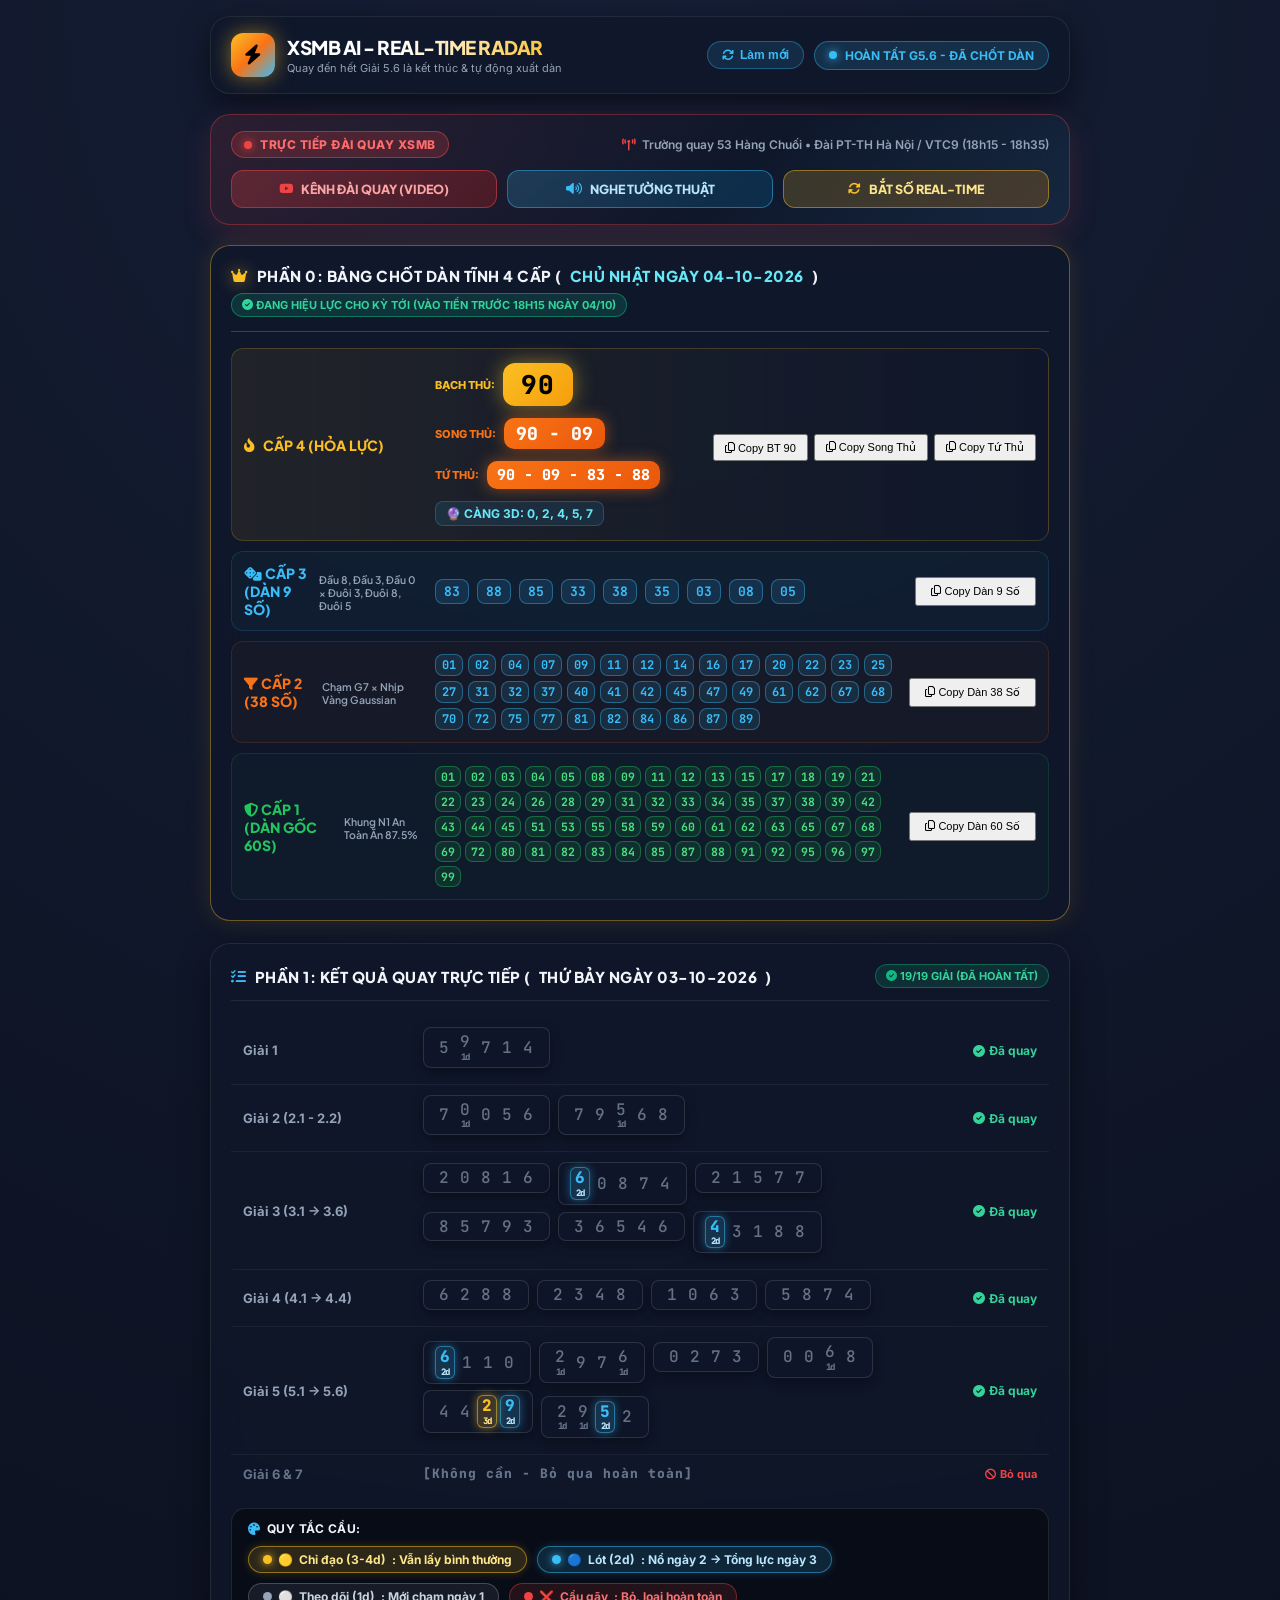
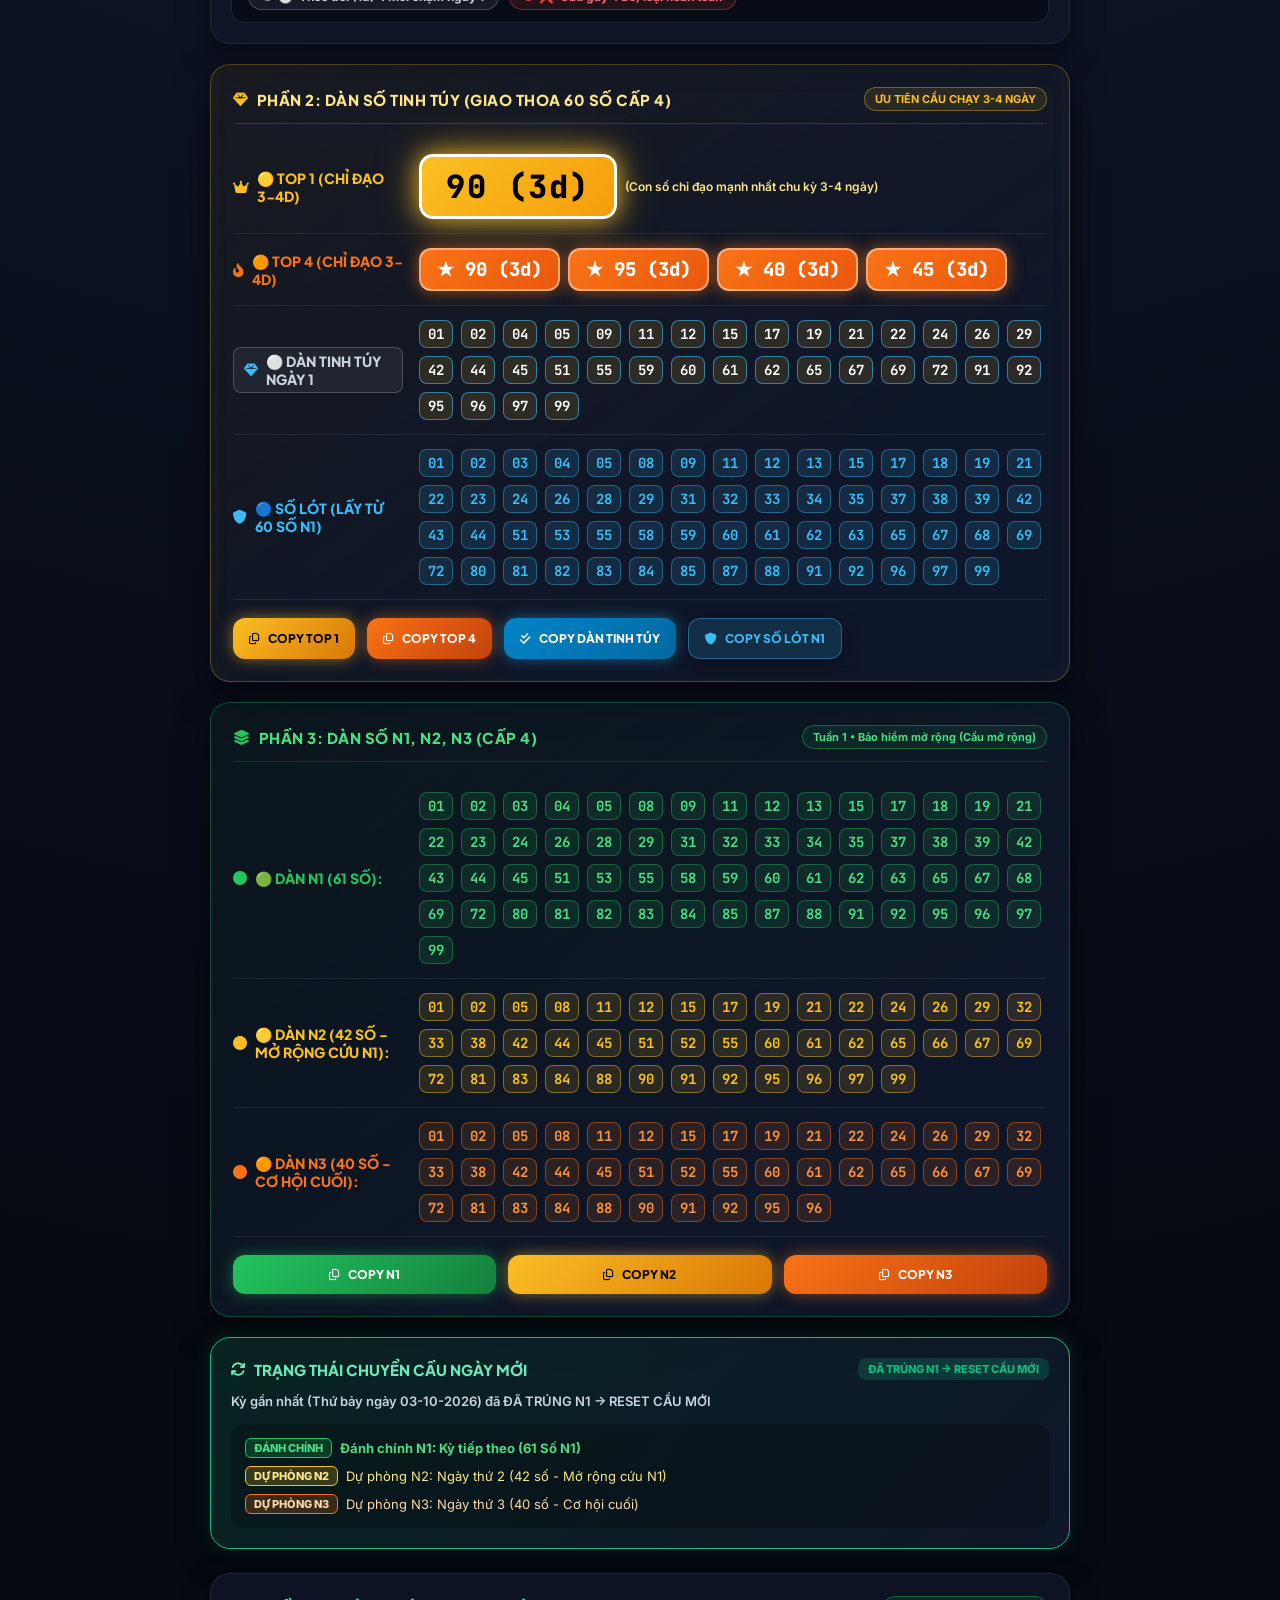
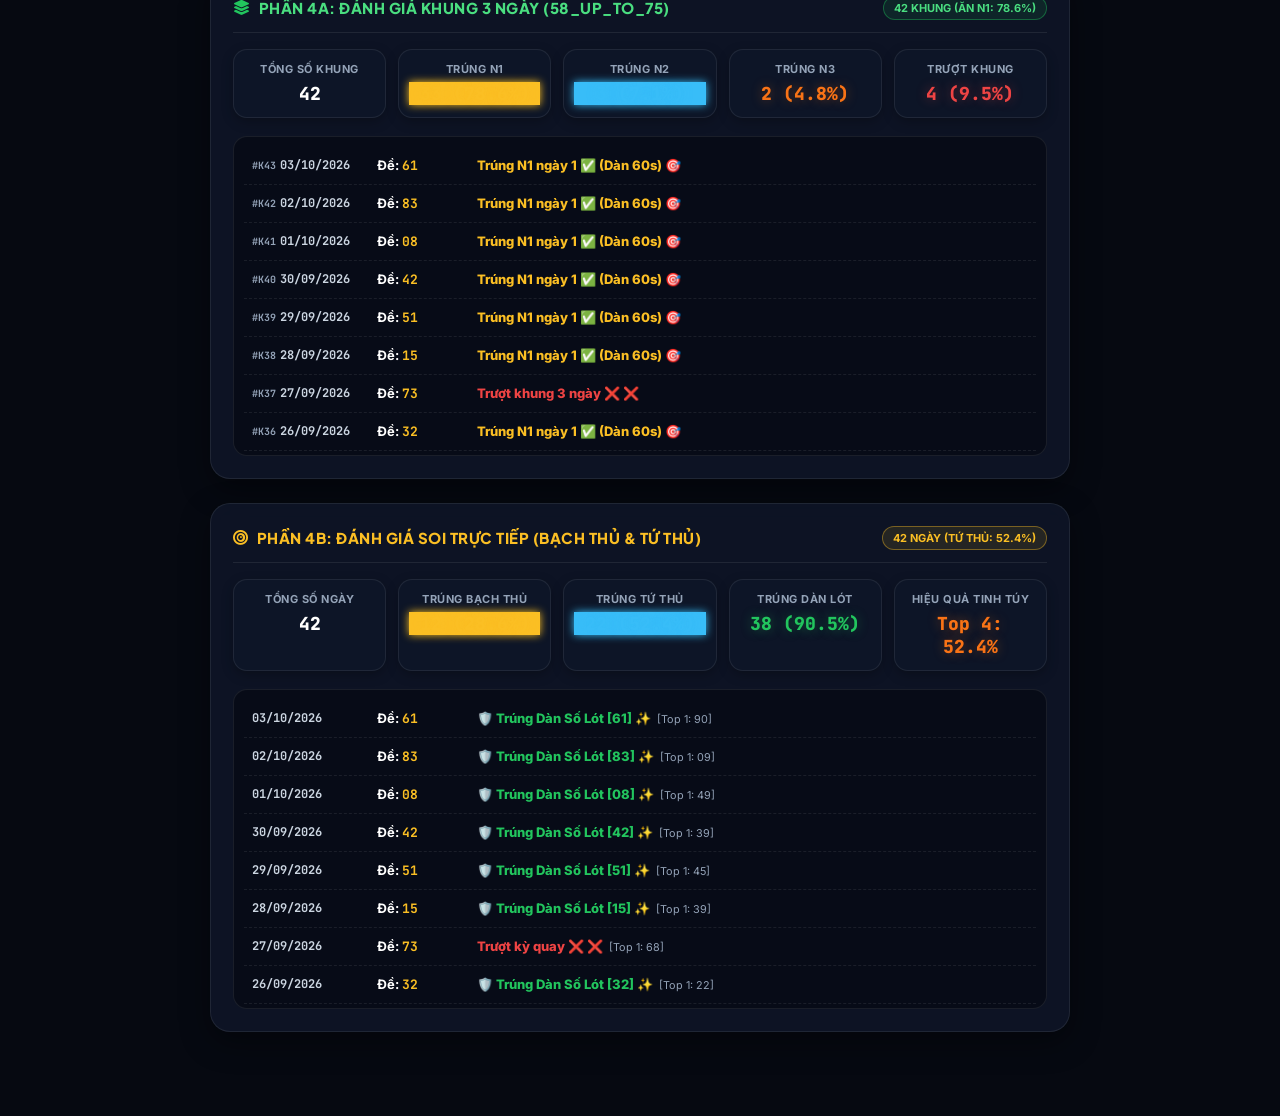
==== commit cdc1ac25: "auto: Cap nhat ket qua XSMB ngay 04/10/2026 13:55 & cache-busting" ====
--- a/soi_cau_g1_g5_app.html
+++ b/soi_cau_g1_g5_app.html
@@ -1471,7 +1471,7 @@
             <div class="section-header" style="border-bottom: 1px solid rgba(251, 191, 36, 0.25); padding-bottom: 14px;">
                 <h2>
                     <i class="fa-solid fa-crown" style="color: #fbbf24; filter: drop-shadow(0 0 8px rgba(251, 191, 36, 0.6));"></i> 
-                    PHẦN 0: BẢNG CHỐT DÀN TĨNH 4 CẤP (<span id="txt-tinh-date" style="color: #67e8f9;">25/09/2026</span>)
+                    PHẦN 0: BẢNG CHỐT DÀN TĨNH 4 CẤP (<span id="txt-tinh-date" style="color: #67e8f9;">Hôm nay</span>)
                 </h2>
                 <span class="tag-info" id="txt-tinh-badge" style="background: rgba(16, 185, 129, 0.18); color: #34d399; border: 1px solid rgba(16, 185, 129, 0.5); font-weight: 700;">
                     <i class="fa-solid fa-circle-check"></i> ĐANG HIỆU LỰC (VÀO TIỀN TRƯỚC 18H15)
@@ -2167,7 +2167,7 @@
             }
 
             const txtDate = document.getElementById('txt-tinh-date');
-            if (txtDate) txtDate.textContent = dt.target_date || '27/09/2026';
+            if (txtDate) txtDate.textContent = dt.target_date || 'Hôm nay';
 
             const txtBadge = document.getElementById('txt-tinh-badge');
             if (txtBadge && dt.status_text) {
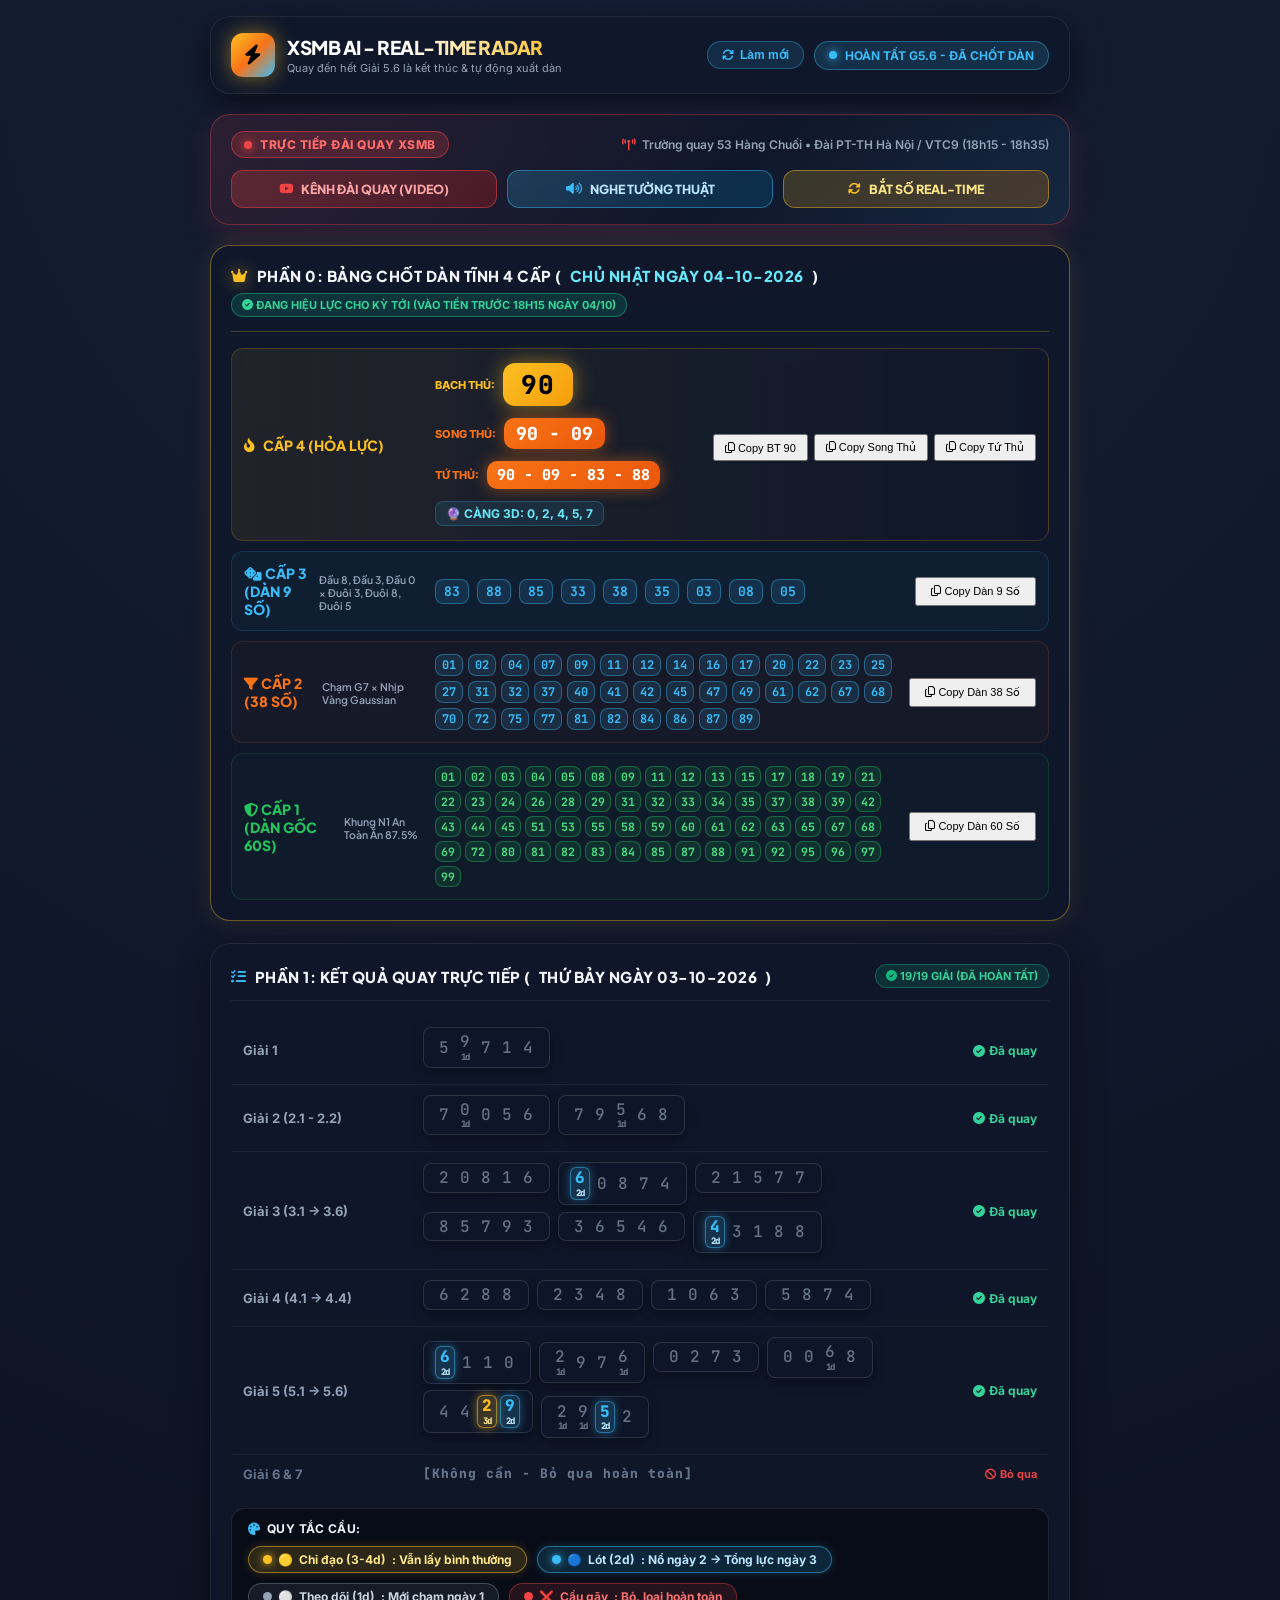
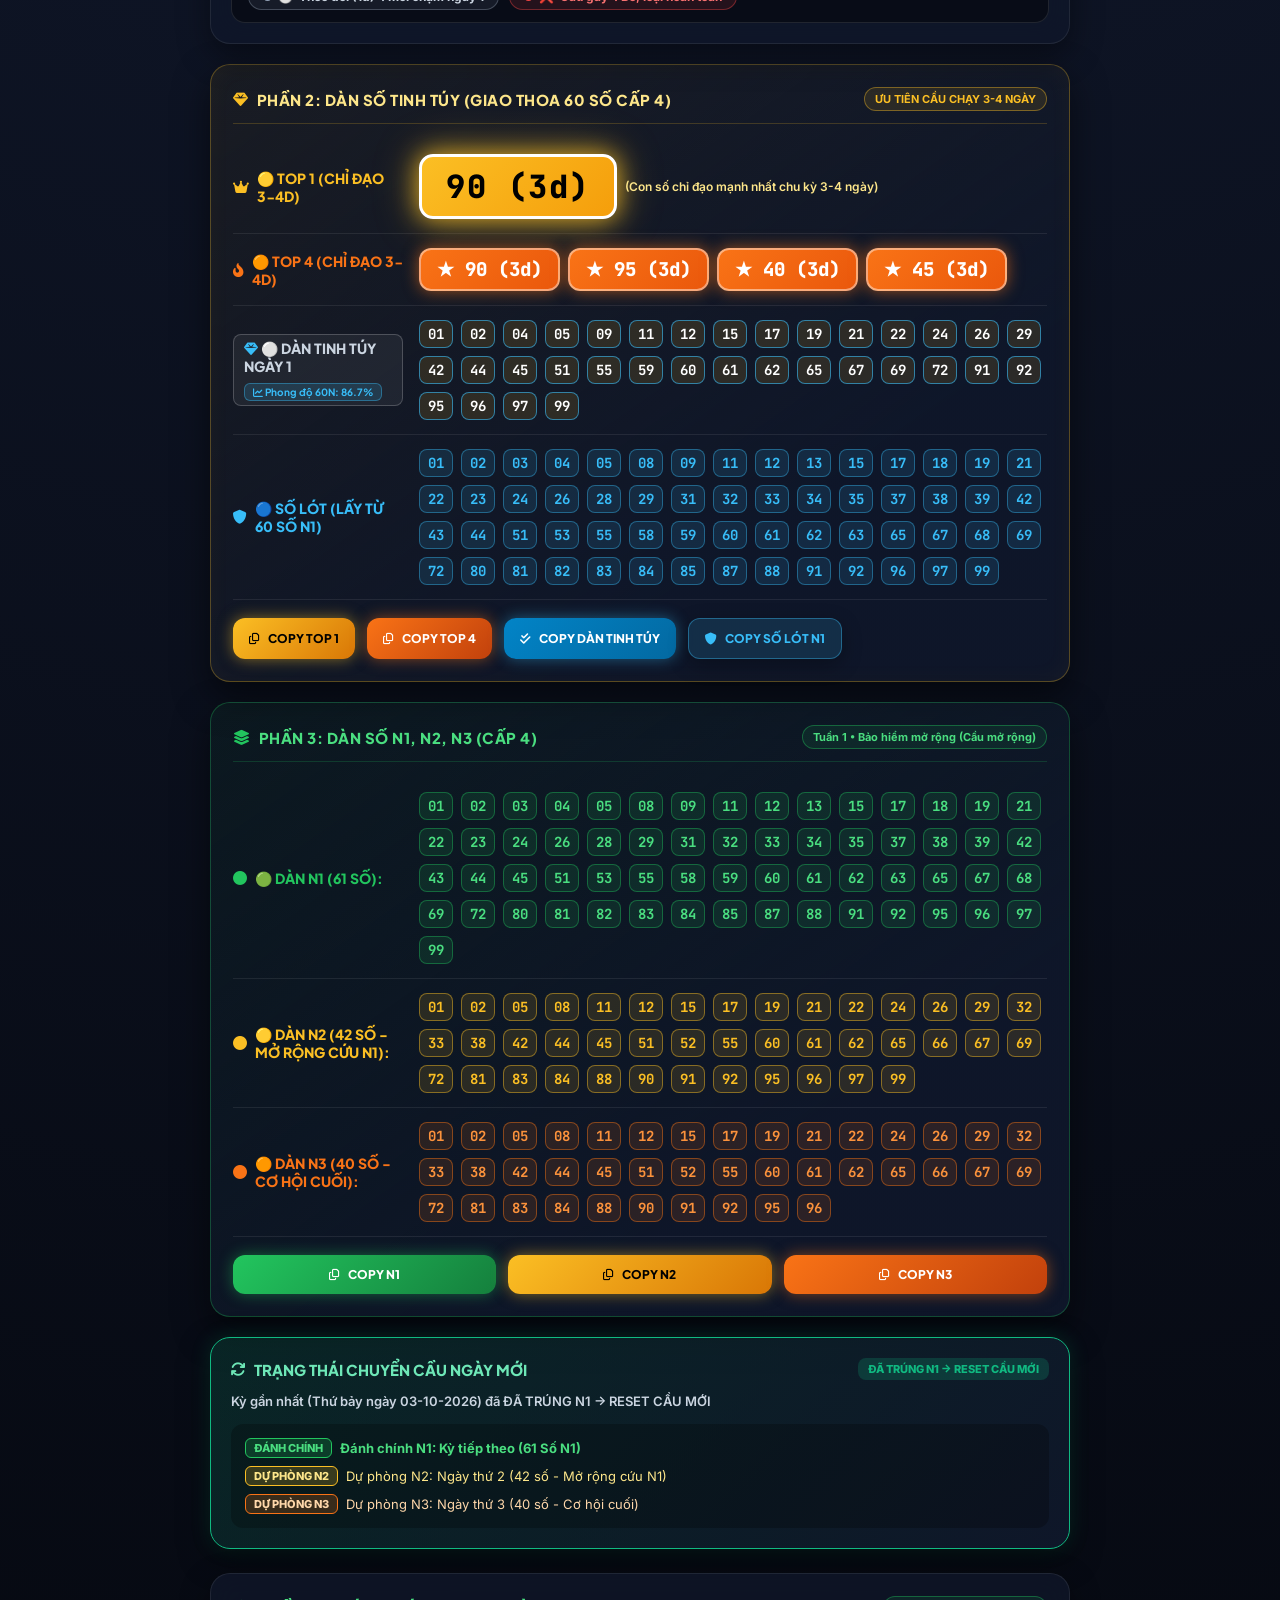
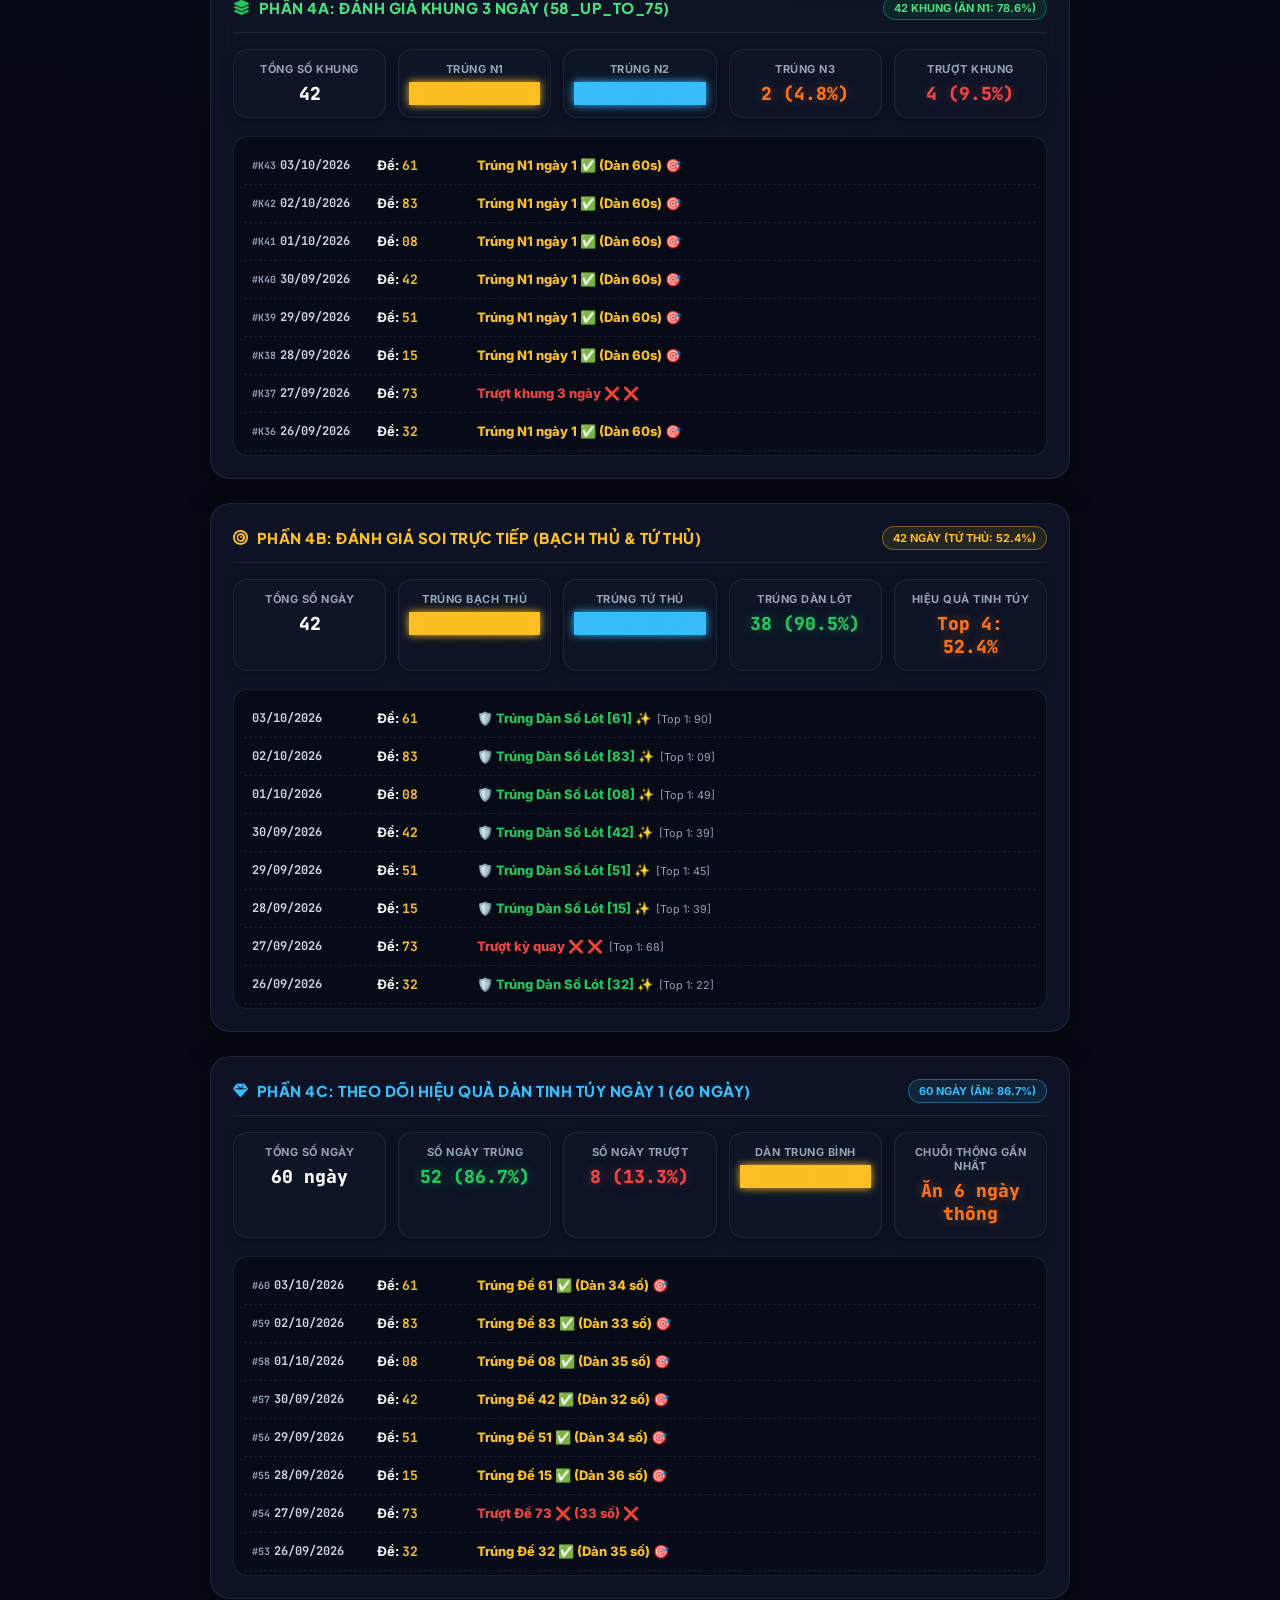
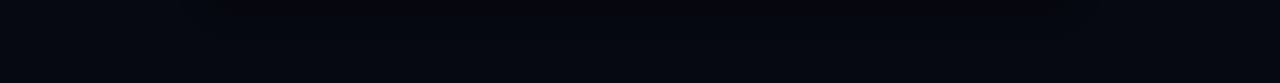
==== commit 42d6e6ff: "feat: Them theo doi 60 ngay lich su Dan Tinh Tuy Ngay 1 [skip ci]" ====
--- a/soi_cau_g1_g5_app.html
+++ b/soi_cau_g1_g5_app.html
@@ -1471,7 +1471,7 @@
             <div class="section-header" style="border-bottom: 1px solid rgba(251, 191, 36, 0.25); padding-bottom: 14px;">
                 <h2>
                     <i class="fa-solid fa-crown" style="color: #fbbf24; filter: drop-shadow(0 0 8px rgba(251, 191, 36, 0.6));"></i> 
-                    PHẦN 0: BẢNG CHỐT DÀN TĨNH 4 CẤP (<span id="txt-tinh-date" style="color: #67e8f9;">Hôm nay</span>)
+                    PHẦN 0: BẢNG CHỐT DÀN TĨNH 4 CẤP (<span id="txt-tinh-date" style="color: #67e8f9;">25/09/2026</span>)
                 </h2>
                 <span class="tag-info" id="txt-tinh-badge" style="background: rgba(16, 185, 129, 0.18); color: #34d399; border: 1px solid rgba(16, 185, 129, 0.5); font-weight: 700;">
                     <i class="fa-solid fa-circle-check"></i> ĐANG HIỆU LỰC (VÀO TIỀN TRƯỚC 18H15)
@@ -1681,8 +1681,11 @@
 
             <!-- Dòng 3: Dàn Tinh Túy Ngày 1 Giao Thoa (Trắng/Ánh kim) -->
             <div class="tier-row">
-                <div class="tier-label" style="color: #cbd5e1; border: 1px solid rgba(255, 255, 255, 0.2); background: rgba(255, 255, 255, 0.06); padding: 4px 10px; border-radius: 8px;">
-                    <i class="fa-solid fa-gem" style="color: #38bdf8;"></i> ⚪ DÀN TINH TÚY NGÀY 1
+                <div class="tier-label" style="color: #cbd5e1; border: 1px solid rgba(255, 255, 255, 0.2); background: rgba(255, 255, 255, 0.06); padding: 4px 10px; border-radius: 8px; display: flex; align-items: center; justify-content: space-between; gap: 8px; flex-wrap: wrap;">
+                    <span><i class="fa-solid fa-gem" style="color: #38bdf8;"></i> ⚪ DÀN TINH TÚY NGÀY 1</span>
+                    <a href="#sec-tinh-tuy-ngay1" id="badge-tinhtuy-perf" style="font-size: 10px; color: #38bdf8; background: rgba(56, 189, 248, 0.15); border: 1px solid rgba(56, 189, 248, 0.4); padding: 2px 8px; border-radius: 6px; text-decoration: none; font-weight: 700; white-space: nowrap; transition: all 0.2s ease;">
+                        <i class="fa-solid fa-chart-line"></i> Phong độ 60N: 86.7%
+                    </a>
                 </div>
                 <div class="tier-content" id="list-tinhtuy-ngay1">
                     <!-- Dynamic badges for Tinh Túy Ngày 1 -->
@@ -1880,6 +1883,45 @@
             <!-- Lịch sử soi trực tiếp cuộn dọc -->
             <div class="lich-su-container" id="list-history-direct">
                 <!-- Nạp tự động từ lich_su_phuong_phap.json -> soi_truc_tiep -->
+            </div>
+        </section>
+
+        <!-- PHẦN 4C: ĐÁNH GIÁ DÀN TINH TÚY NGÀY 1 (THEO DÕI 60 NGÀY) -->
+        <section class="history-box" id="sec-tinh-tuy-ngay1">
+            <div class="section-header">
+                <h2 style="color: #38bdf8;"><i class="fa-solid fa-gem" style="color: #38bdf8;"></i> PHẦN 4C: THEO DÕI HIỆU QUẢ DÀN TINH TÚY NGÀY 1 (60 NGÀY)</h2>
+                <span class="tag-info" id="badge-tinhtuy-summary" style="color: #38bdf8; border-color: rgba(56, 189, 248, 0.4); background: rgba(56, 189, 248, 0.1);">
+                    KIỂM CHỨNG 60 KỲ
+                </span>
+            </div>
+
+            <!-- Tổng quan 4C -->
+            <div class="tong-quan">
+                <div class="stat-card">
+                    <div class="stat-label">Tổng số ngày</div>
+                    <div class="stat-value" id="tt-stat-tong">60 ngày</div>
+                </div>
+                <div class="stat-card">
+                    <div class="stat-label">Số ngày Trúng</div>
+                    <div class="stat-value green" id="tt-stat-trung">52 (86.7%)</div>
+                </div>
+                <div class="stat-card">
+                    <div class="stat-label">Số ngày Trượt</div>
+                    <div class="stat-value red" id="tt-stat-truot">8 (13.3%)</div>
+                </div>
+                <div class="stat-card">
+                    <div class="stat-label">Dàn trung bình</div>
+                    <div class="stat-value gold" id="tt-stat-avg">~34 số</div>
+                </div>
+                <div class="stat-card">
+                    <div class="stat-label">Chuỗi Thông Gần Nhất</div>
+                    <div class="stat-value orange" id="tt-stat-streak">Ăn 6 ngày thông</div>
+                </div>
+            </div>
+
+            <!-- Lịch sử Dàn Tinh Túy cuộn dọc -->
+            <div class="lich-su-container" id="list-history-tinhtuy">
+                <!-- Nạp tự động từ lich_su_phuong_phap.json -> dan_tinh_tuy_ngay_1 -->
             </div>
         </section>
     </div>
@@ -2098,6 +2140,54 @@
         }
         window.loadSoiTrucTiep = loadSoiTrucTiep;
 
+        // BƯỚC 4C: HÀM LOAD LỊCH SỬ DÀN TINH TÚY NGÀY 1 (THEO DÕI 60 NGÀY)
+        function loadDanTinhTuyNgay1(ttData) {
+            if (!ttData || !ttData.tong_quan) return;
+            const tq = ttData.tong_quan;
+
+            const elTong = document.getElementById('tt-stat-tong');
+            if (elTong) elTong.textContent = `${tq.tong_ngay || 0} ngày`;
+
+            const elTrung = document.getElementById('tt-stat-trung');
+            if (elTrung) elTrung.textContent = `${tq.trung || 0} (${tq.ty_le_trung || 0}%)`;
+
+            const elTruot = document.getElementById('tt-stat-truot');
+            if (elTruot) elTruot.textContent = `${tq.truot || 0} (${tq.ty_le_truot || 0}%)`;
+
+            const elAvg = document.getElementById('tt-stat-avg');
+            if (elAvg) elAvg.textContent = `~${tq.dan_tb || 34} số`;
+
+            const elStreak = document.getElementById('tt-stat-streak');
+            if (elStreak) elStreak.textContent = `Ăn ${tq.chuoi_thong || 0} ngày thông`;
+
+            const elBadge = document.getElementById('badge-tinhtuy-summary');
+            if (elBadge) elBadge.textContent = `${tq.tong_ngay || 0} NGÀY (ĂN: ${tq.ty_le_trung || 0}%)`;
+
+            const elPerf = document.getElementById('badge-tinhtuy-perf');
+            if (elPerf) elPerf.innerHTML = `<i class="fa-solid fa-chart-line"></i> Phong độ ${tq.tong_ngay || 60}N: ${tq.ty_le_trung || 0}%`;
+
+            const container = document.getElementById('list-history-tinhtuy');
+            if (container && Array.isArray(ttData.lich_su)) {
+                container.innerHTML = ttData.lich_su.map((item, idx) => {
+                    const isHit = item.ket_qua === 'trung';
+                    const icon = isHit ? '🎯' : '❌';
+                    const cls = isHit ? 'trung_n1' : 'truot_khung';
+                    const stt = item.stt || (ttData.lich_su.length - idx);
+                    const sl = item.so_luong ? `(${item.so_luong} số)` : '';
+                    return `
+                        <div class="lich-su-item">
+                            <div class="ngay"><small style="color:#94a3b8; margin-right:4px;">#${stt}</small>${item.ngay}</div>
+                            <div class="de">Đề: <strong>${item.de}</strong></div>
+                            <div class="ket-qua ${cls}">
+                                ${item.ghi_chu || (isHit ? `Trúng Đề ${item.de} ✅ ${sl}` : `Trượt Đề ${item.de} ❌ ${sl}`)} ${icon}
+                            </div>
+                        </div>
+                    `;
+                }).join('');
+            }
+        }
+        window.loadDanTinhTuyNgay1 = loadDanTinhTuyNgay1;
+
         // HÀM ĐIỀU PHỐI CHUNG NẠP FILE JSON LỊCH SỬ
         async function loadLichSu() {
             try {
@@ -2111,6 +2201,9 @@
                 }
                 if (data.soi_truc_tiep) {
                     loadSoiTrucTiep(data.soi_truc_tiep);
+                }
+                if (data.dan_tinh_tuy_ngay_1) {
+                    loadDanTinhTuyNgay1(data.dan_tinh_tuy_ngay_1);
                 }
             } catch (err) {
                 console.warn('Lỗi load lịch sử phương pháp:', err);
@@ -2167,7 +2260,7 @@
             }
 
             const txtDate = document.getElementById('txt-tinh-date');
-            if (txtDate) txtDate.textContent = dt.target_date || 'Hôm nay';
+            if (txtDate) txtDate.textContent = dt.target_date || '27/09/2026';
 
             const txtBadge = document.getElementById('txt-tinh-badge');
             if (txtBadge && dt.status_text) {
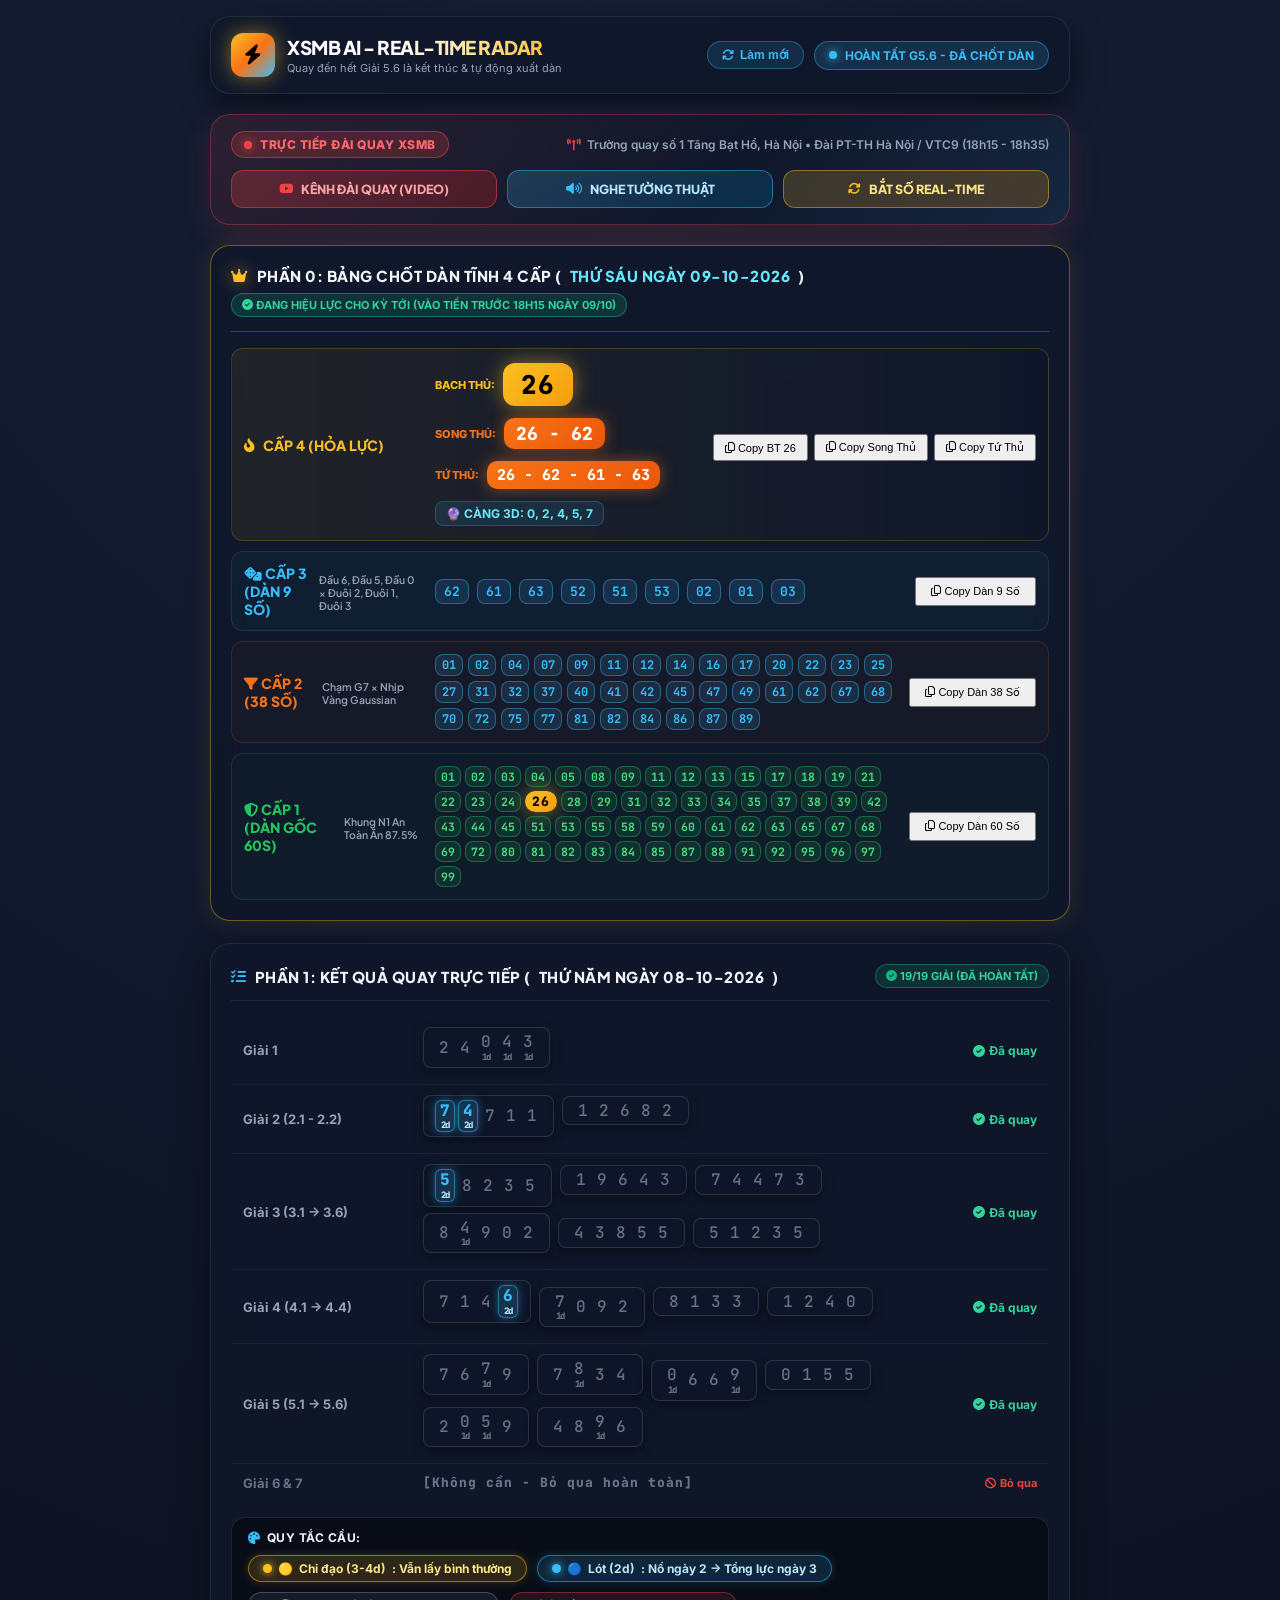
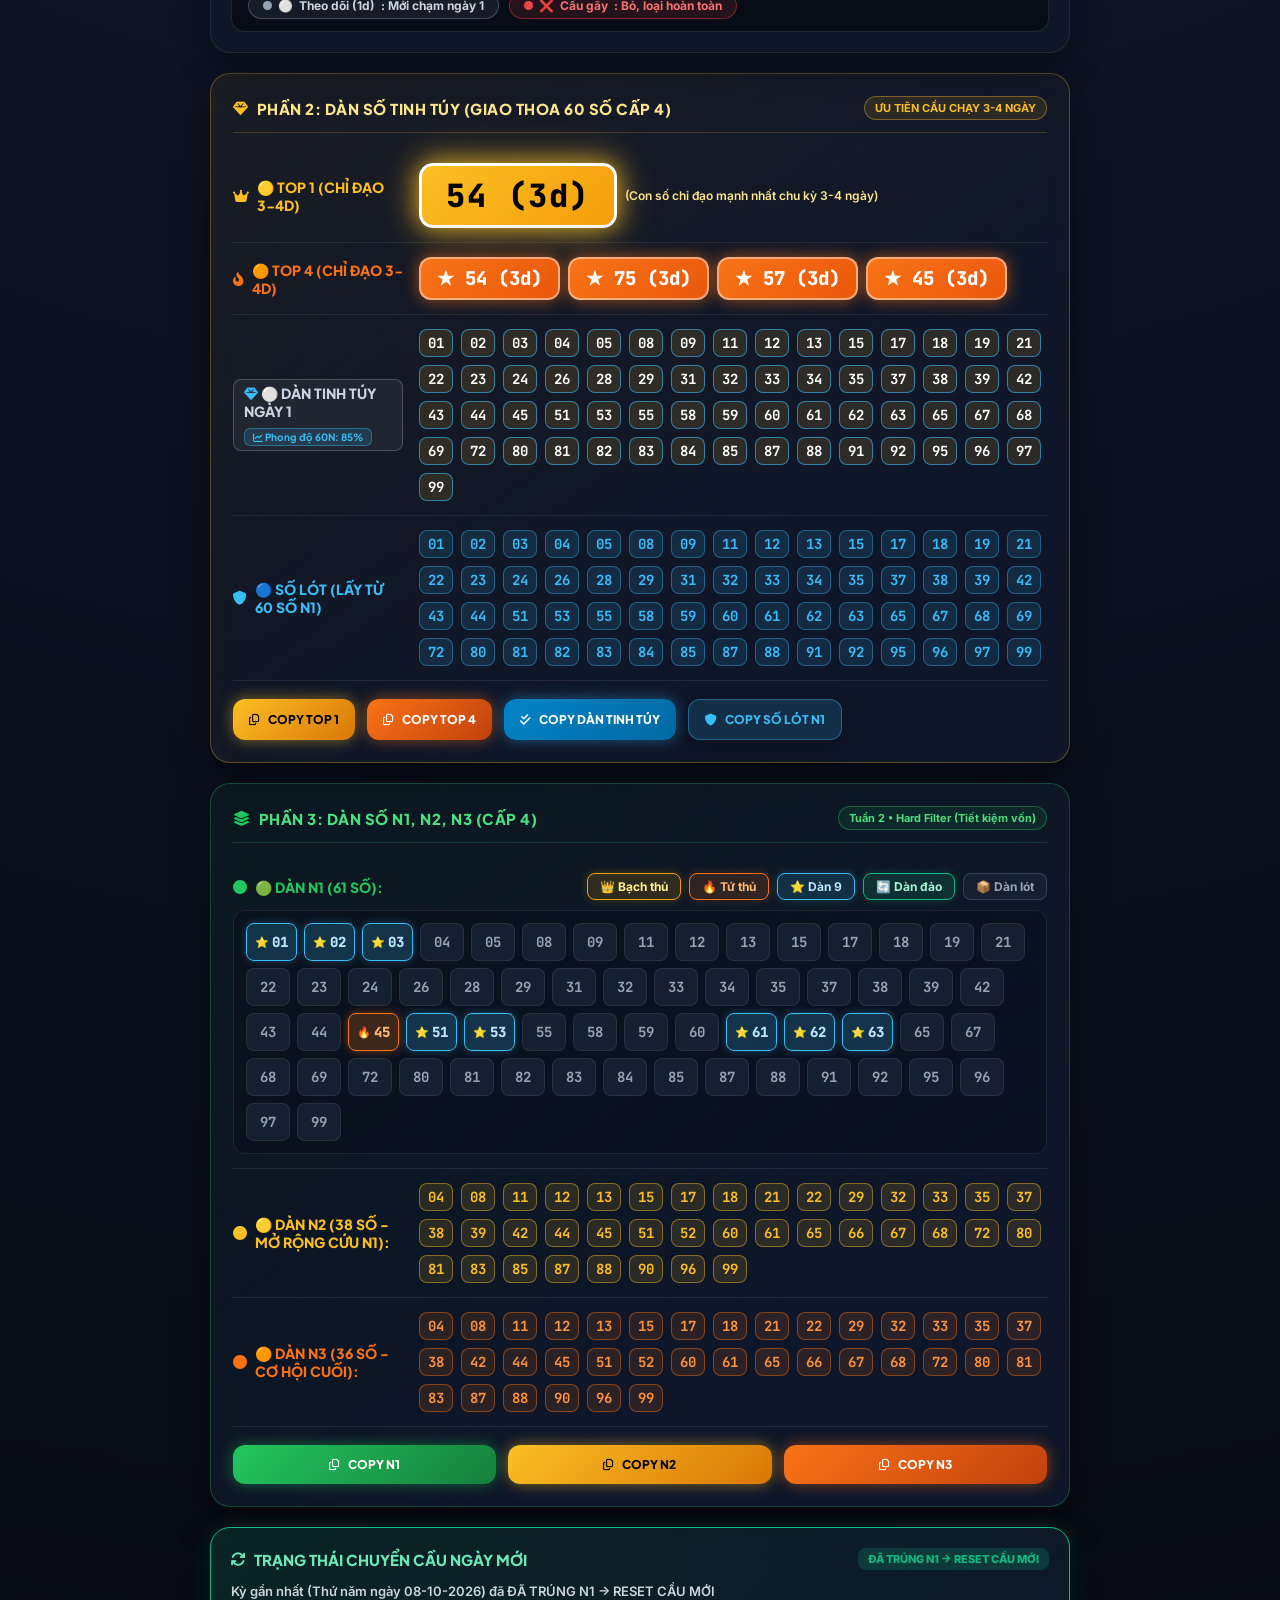
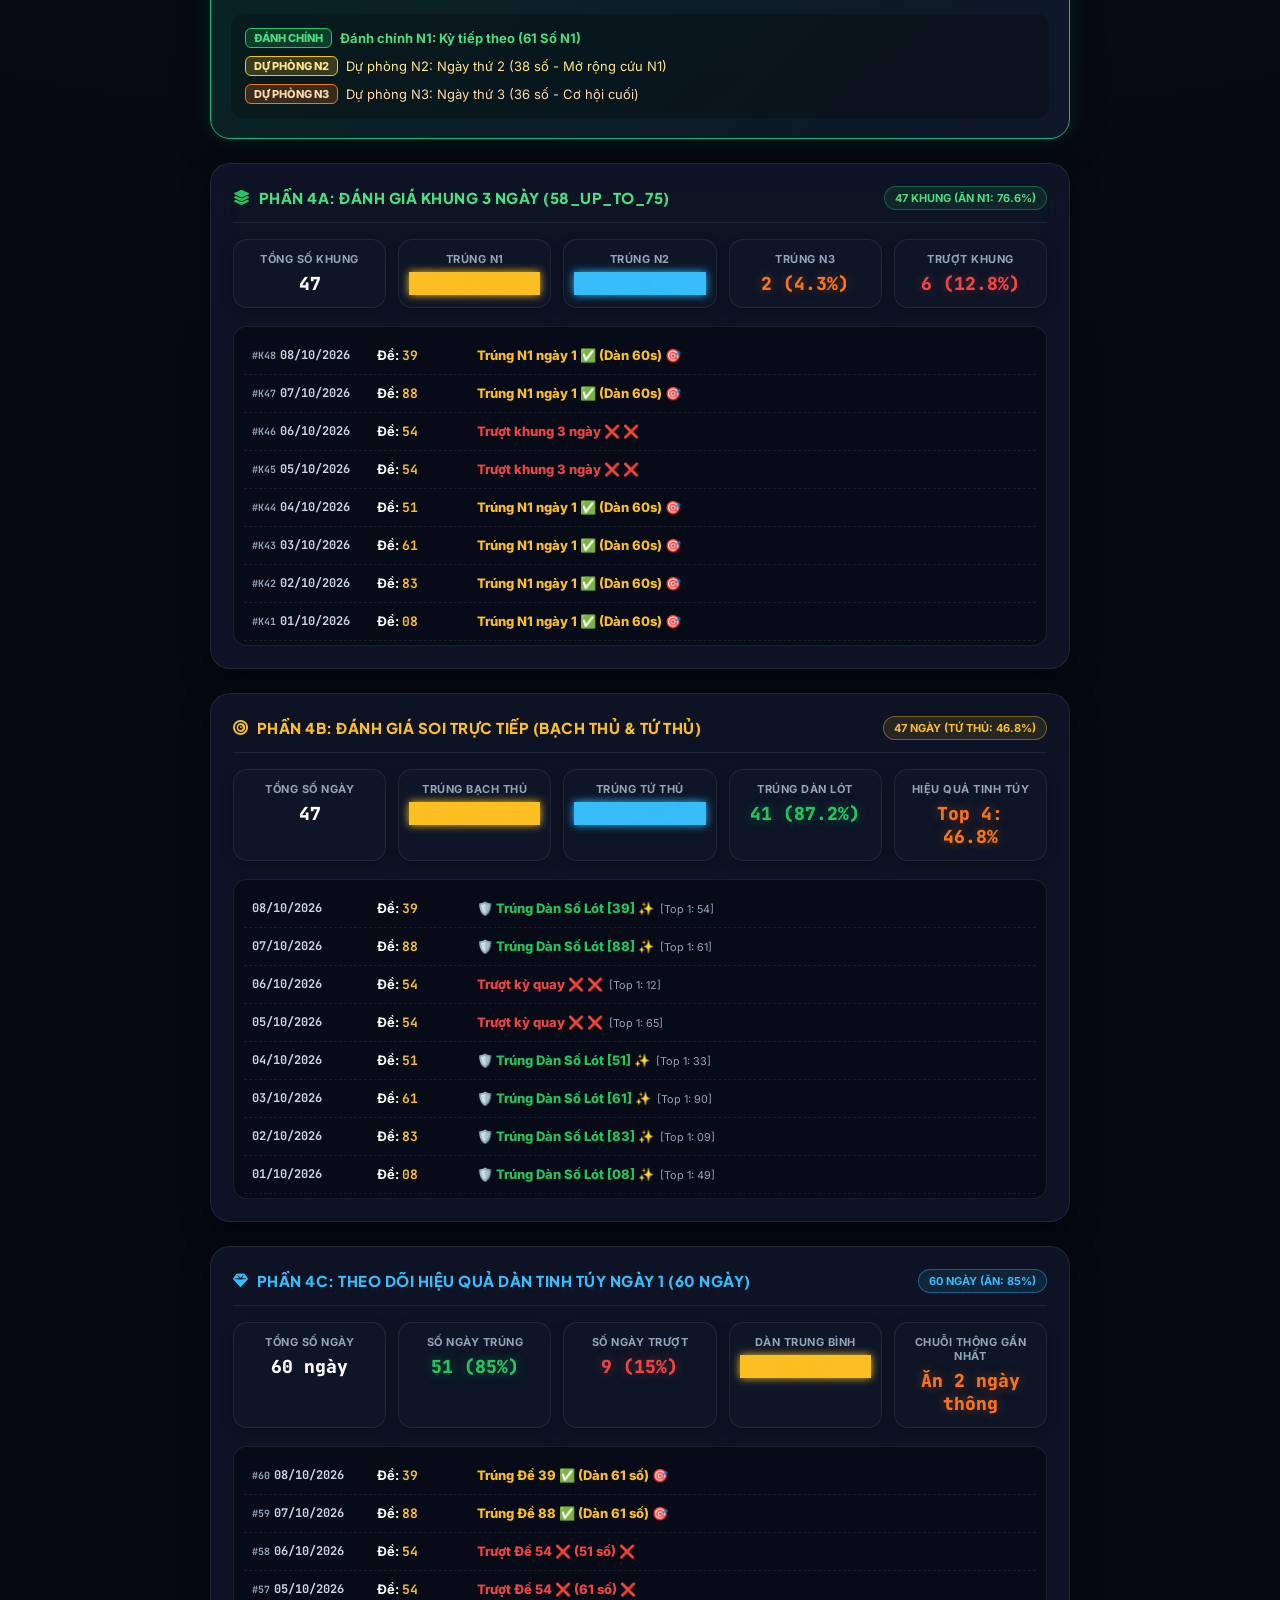
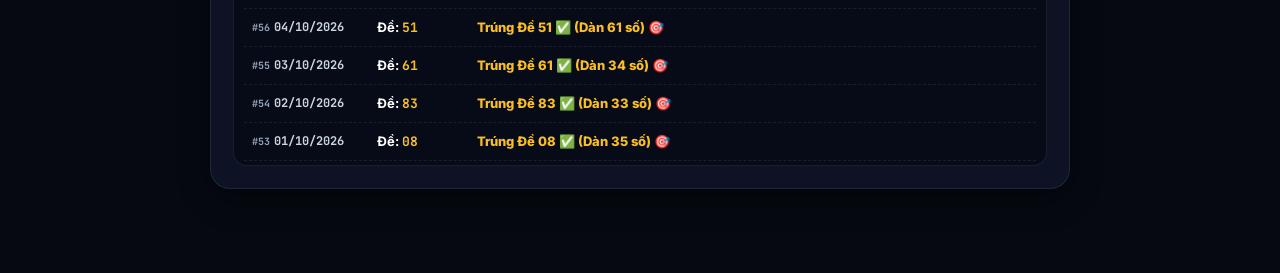
==== commit f1ed7396: "feat: Sync live radar and G5 locking [skip ci]" ====
--- a/soi_cau_g1_g5_app.html
+++ b/soi_cau_g1_g5_app.html
@@ -765,6 +765,140 @@
             box-shadow: 0 15px 35px rgba(0, 0, 0, 0.5);
         }
 
+        .tier3-legend-bar {
+            display: flex;
+            gap: 8px;
+            margin-bottom: 12px;
+            flex-wrap: wrap;
+            align-items: center;
+        }
+
+        .legend-chip {
+            display: inline-flex;
+            align-items: center;
+            gap: 5px;
+            padding: 5px 12px;
+            border-radius: 8px;
+            font-size: 12px;
+            font-weight: 700;
+            transition: all 0.2s ease;
+            user-select: none;
+        }
+
+        .legend-chip.legend-bt {
+            border: 1.5px solid #F59E0B;
+            background: rgba(245, 158, 11, 0.15);
+            color: #FEF08A;
+            box-shadow: 0 0 10px rgba(245, 158, 11, 0.25);
+        }
+
+        .legend-chip.legend-tt {
+            border: 1.5px solid #F97316;
+            background: rgba(249, 115, 22, 0.15);
+            color: #FDBA74;
+            box-shadow: 0 0 8px rgba(249, 115, 22, 0.25);
+        }
+
+        .legend-chip.legend-d9 {
+            border: 1.5px solid #38BDF8;
+            background: rgba(56, 189, 248, 0.15);
+            color: #BAE6FD;
+            box-shadow: 0 0 8px rgba(56, 189, 248, 0.25);
+        }
+
+        .legend-chip.legend-dao {
+            border: 1.5px solid #10B981;
+            background: rgba(16, 185, 129, 0.15);
+            color: #A7F3D0;
+            box-shadow: 0 0 8px rgba(16, 185, 129, 0.25);
+        }
+
+        .legend-chip.legend-lot {
+            border: 1px solid rgba(148, 163, 184, 0.25);
+            background: rgba(30, 41, 59, 0.5);
+            color: #94A3B8;
+        }
+
+        .tier3-grid {
+            display: flex;
+            flex-wrap: wrap;
+            gap: 7px;
+            padding: 12px;
+            background: rgba(10, 15, 29, 0.65);
+            border-radius: 12px;
+            border: 1px solid rgba(255, 255, 255, 0.08);
+            width: 100%;
+        }
+
+        .num-tag {
+            min-width: 44px;
+            height: 38px;
+            padding: 0 8px;
+            border-radius: 8px;
+            display: inline-flex;
+            align-items: center;
+            justify-content: center;
+            font-size: 14px;
+            font-weight: 700;
+            font-family: 'JetBrains Mono', Consolas, monospace;
+            cursor: pointer;
+            transition: all 0.2s cubic-bezier(0.4, 0, 0.2, 1);
+            position: relative;
+            user-select: none;
+        }
+
+        .num-tag:hover {
+            transform: translateY(-2px);
+            filter: brightness(1.15);
+        }
+
+        .num-tag.tag-bach-thu {
+            background: rgba(245, 158, 11, 0.25) !important;
+            border: 2px solid #F59E0B !important;
+            color: #FEF08A !important;
+            font-weight: 900;
+            box-shadow: 0 0 12px rgba(245, 158, 11, 0.5);
+            transform: scale(1.05);
+            z-index: 2;
+        }
+
+        .num-tag.tag-tu-thu {
+            background: rgba(249, 115, 22, 0.22) !important;
+            border: 1.8px solid #F97316 !important;
+            color: #FDBA74 !important;
+            font-weight: 800;
+            box-shadow: 0 0 10px rgba(249, 115, 22, 0.4);
+        }
+
+        .num-tag.tag-dan-9 {
+            background: rgba(56, 189, 248, 0.2) !important;
+            border: 1.5px solid #38BDF8 !important;
+            color: #BAE6FD !important;
+            font-weight: 800;
+            box-shadow: 0 0 8px rgba(56, 189, 248, 0.3);
+        }
+
+        .num-tag.tag-dan-dao {
+            background: rgba(16, 185, 129, 0.2) !important;
+            border: 1.5px solid #10B981 !important;
+            color: #A7F3D0 !important;
+            font-weight: 800;
+            box-shadow: 0 0 8px rgba(16, 185, 129, 0.3);
+        }
+
+        .num-tag.tag-dan-lot {
+            background: rgba(30, 41, 59, 0.65);
+            border: 1px solid rgba(255, 255, 255, 0.08);
+            color: #94A3B8;
+        }
+
+        .num-tag .num-badge-icon {
+            font-size: 11px;
+            margin-right: 3px;
+            display: inline-block;
+            vertical-align: middle;
+        }
+
         /* BUTTON BAR */
         .btn-copy-bar {
             display: grid;
@@ -1434,7 +1568,7 @@
             </div>
         </header>
 
-        <!-- THANH TRỰC TIẾP ĐÀI QUAY XSMB (TRƯỜNG QUAY 53 HÀNG CHUỐI) -->
+        <!-- THANH TRỰC TIẾP ĐÀI QUAY XSMB (TRƯỜNG QUAY SỐ 1 TĂNG BẠT HỔ) -->
         <div class="live-broadcast-card">
             <div class="live-broadcast-header">
                 <div class="live-badge-glow">
@@ -1443,7 +1577,7 @@
                 </div>
                 <div class="live-station-info">
                     <i class="fa-solid fa-tower-broadcast" style="color: #ef4444;"></i>
-                    <span>Trường quay 53 Hàng Chuối • Đài PT-TH Hà Nội / VTC9 (18h15 - 18h35)</span>
+                    <span>Trường quay số 1 Tăng Bạt Hổ, Hà Nội • Đài PT-TH Hà Nội / VTC9 (18h15 - 18h35)</span>
                 </div>
             </div>
             <div class="live-broadcast-controls">
@@ -1735,13 +1869,23 @@
                 </span>
             </div>
 
-            <!-- Dòng N1 (60 số - Xanh lá) -->
-            <div class="tier-row">
-                <div class="tier-label label-green" id="lbl-dan-n1">
-                    <i class="fa-solid fa-circle"></i> 🟢 DÀN N1 (60 SỐ):
-                </div>
-                <div class="tier-content" id="dan-n1">
-                    <!-- Dynamic green badges for N1 -->
+            <!-- Dòng N1 (60 số - Phân cấp số mạnh) -->
+            <div class="tier-row" style="flex-direction: column; align-items: stretch; gap: 10px;">
+                <div style="display: flex; justify-content: space-between; align-items: center; flex-wrap: wrap; gap: 8px;">
+                    <div class="tier-label label-green" id="lbl-dan-n1" style="min-width: unset;">
+                        <i class="fa-solid fa-circle"></i> 🟢 DÀN N1 (60 SỐ):
+                    </div>
+                    <!-- Thanh Legend phân loại số mạnh theo màu sắc -->
+                    <div class="tier3-legend-bar" style="margin-bottom: 0;">
+                        <span class="legend-chip legend-bt">👑 Bạch thủ</span>
+                        <span class="legend-chip legend-tt">🔥 Tứ thủ</span>
+                        <span class="legend-chip legend-d9">⭐ Dàn 9</span>
+                        <span class="legend-chip legend-dao">🔄 Dàn đảo</span>
+                        <span class="legend-chip legend-lot">📦 Dàn lót</span>
+                    </div>
+                </div>
+                <div class="tier3-grid" id="dan-n1">
+                    <!-- Dynamic styled badges for N1 -->
                 </div>
             </div>
 
@@ -2512,12 +2656,50 @@
                 return;
             }
 
+            // DÀN N1: ÁP DỤNG PHÂN CẤP SỐ MẠNH (Bạch thủ, Tứ thủ, Dàn 9, Dàn đảo, Dàn lót)
+            if (containerId === 'dan-n1' || containerId === 'list-n1') {
+                const dt = currentData.dan_tinh_4cap || {};
+                const bachThu = currentData.top_1 || dt.bach_thu || '';
+                const tuThu = Array.isArray(currentData.top_4) && currentData.top_4.length ? currentData.top_4 : (Array.isArray(dt.tu_thu) ? dt.tu_thu : []);
+                const dan9 = Array.isArray(dt.dan_9_so) && dt.dan_9_so.length ? dt.dan_9_so : (Array.isArray(currentData.dan_9) ? currentData.dan_9 : []);
+                
+                // Lấy số lót lộn / cặp đảo
+                const lotLon = dt.lot_lon || (bachThu && bachThu.length === 2 && bachThu[0] !== bachThu[1] ? bachThu[1] + bachThu[0] : '');
+                const danDao = [];
+                if (lotLon && lotLon !== bachThu && !tuThu.includes(lotLon)) danDao.push(lotLon);
+                tuThu.forEach(tt => {
+                    if (tt && tt.length === 2 && tt[0] !== tt[1]) {
+                        const rev = tt[1] + tt[0];
+                        if (rev !== bachThu && !tuThu.includes(rev) && !danDao.includes(rev)) {
+                            danDao.push(rev);
+                        }
+                    }
+                });
+
+                container.className = 'tier3-grid';
+                container.innerHTML = dan.map(num => {
+                    const numStr = String(num).padStart(2, '0');
+                    if (bachThu && numStr === String(bachThu).padStart(2, '0')) {
+                        return `<div class="num-tag tag-bach-thu num" onclick="copyText('${numStr}', 'Đã copy Bạch thủ ${numStr}')" title="👑 Bạch thủ: ${numStr}"><span class="num-badge-icon">👑</span>${numStr}</div>`;
+                    } else if (tuThu.map(x => String(x).padStart(2, '0')).includes(numStr)) {
+                        return `<div class="num-tag tag-tu-thu num" onclick="copyText('${numStr}', 'Đã copy Tứ thủ ${numStr}')" title="🔥 Tứ thủ: ${numStr}"><span class="num-badge-icon">🔥</span>${numStr}</div>`;
+                    } else if (dan9.map(x => String(x).padStart(2, '0')).includes(numStr)) {
+                        return `<div class="num-tag tag-dan-9 num" onclick="copyText('${numStr}', 'Đã copy Dàn 9: ${numStr}')" title="⭐ Dàn 9: ${numStr}"><span class="num-badge-icon">⭐</span>${numStr}</div>`;
+                    } else if (danDao.map(x => String(x).padStart(2, '0')).includes(numStr)) {
+                        return `<div class="num-tag tag-dan-dao num" onclick="copyText('${numStr}', 'Đã copy Dàn đảo: ${numStr}')" title="🔄 Dàn đảo: ${numStr}"><span class="num-badge-icon">🔄</span>${numStr}</div>`;
+                    } else {
+                        return `<div class="num-tag tag-dan-lot num" onclick="copyText('${numStr}', 'Đã copy ${numStr}')" title="📦 Dàn lót: ${numStr}">${numStr}</div>`;
+                    }
+                }).join('');
+                return;
+            }
+
             let badgeClass = 'num-badge-green';
             if (containerId.includes('n2')) badgeClass = 'num-badge-yellow';
             else if (containerId.includes('n3')) badgeClass = 'num-badge-orange-sm';
 
             container.innerHTML = dan.map(so => 
-                `<span class="${badgeClass} num">${so}</span>`
+                `<span class="${badgeClass} num" onclick="copyText('${so}', 'Đã copy ${so}')">${so}</span>`
             ).join(' ');
         }
         window.renderDan = renderDan;
@@ -2526,7 +2708,10 @@
         function copyDan(containerId) {
             const container = document.getElementById(containerId);
             if (!container) return;
-            const items = Array.from(container.querySelectorAll('.num, span')).map(e => e.textContent.trim()).filter(x => x && !x.includes('Chưa có'));
+            const items = Array.from(container.querySelectorAll('.num, span')).map(e => {
+                const m = e.textContent.match(/\d{2}/);
+                return m ? m[0] : '';
+            }).filter(x => x);
             const text = items.length > 0 ? items.join(', ') : container.innerText.trim();
             if (!text) return;
             const title = containerId.toUpperCase().replace('-', ' ');
@@ -2842,7 +3027,7 @@
                 content.innerHTML = `
                     <div style="padding: 18px 14px; background: rgba(15, 23, 42, 0.95); border-radius: 12px; border: 1px solid rgba(56, 189, 248, 0.3);">
                         <div style="font-size: 14px; font-weight: 800; color: #38bdf8; margin-bottom: 8px;">
-                            <i class="fa-solid fa-radio fa-fade"></i> TƯỜNG THUẬT ÂM THANH TRƯỜNG QUAY 53 HÀNG CHUỐI
+                            <i class="fa-solid fa-radio fa-fade"></i> TƯỜNG THUẬT ÂM THANH TRƯỜNG QUAY SỐ 1 TĂNG BẠT HỔ
                         </div>
                         <p style="font-size: 12px; color: #94a3b8; margin-bottom: 14px;">
                             Kênh tường thuật âm thanh quay thưởng trực tiếp cùng lúc với lồng cầu quay (18h15 - 18h35)
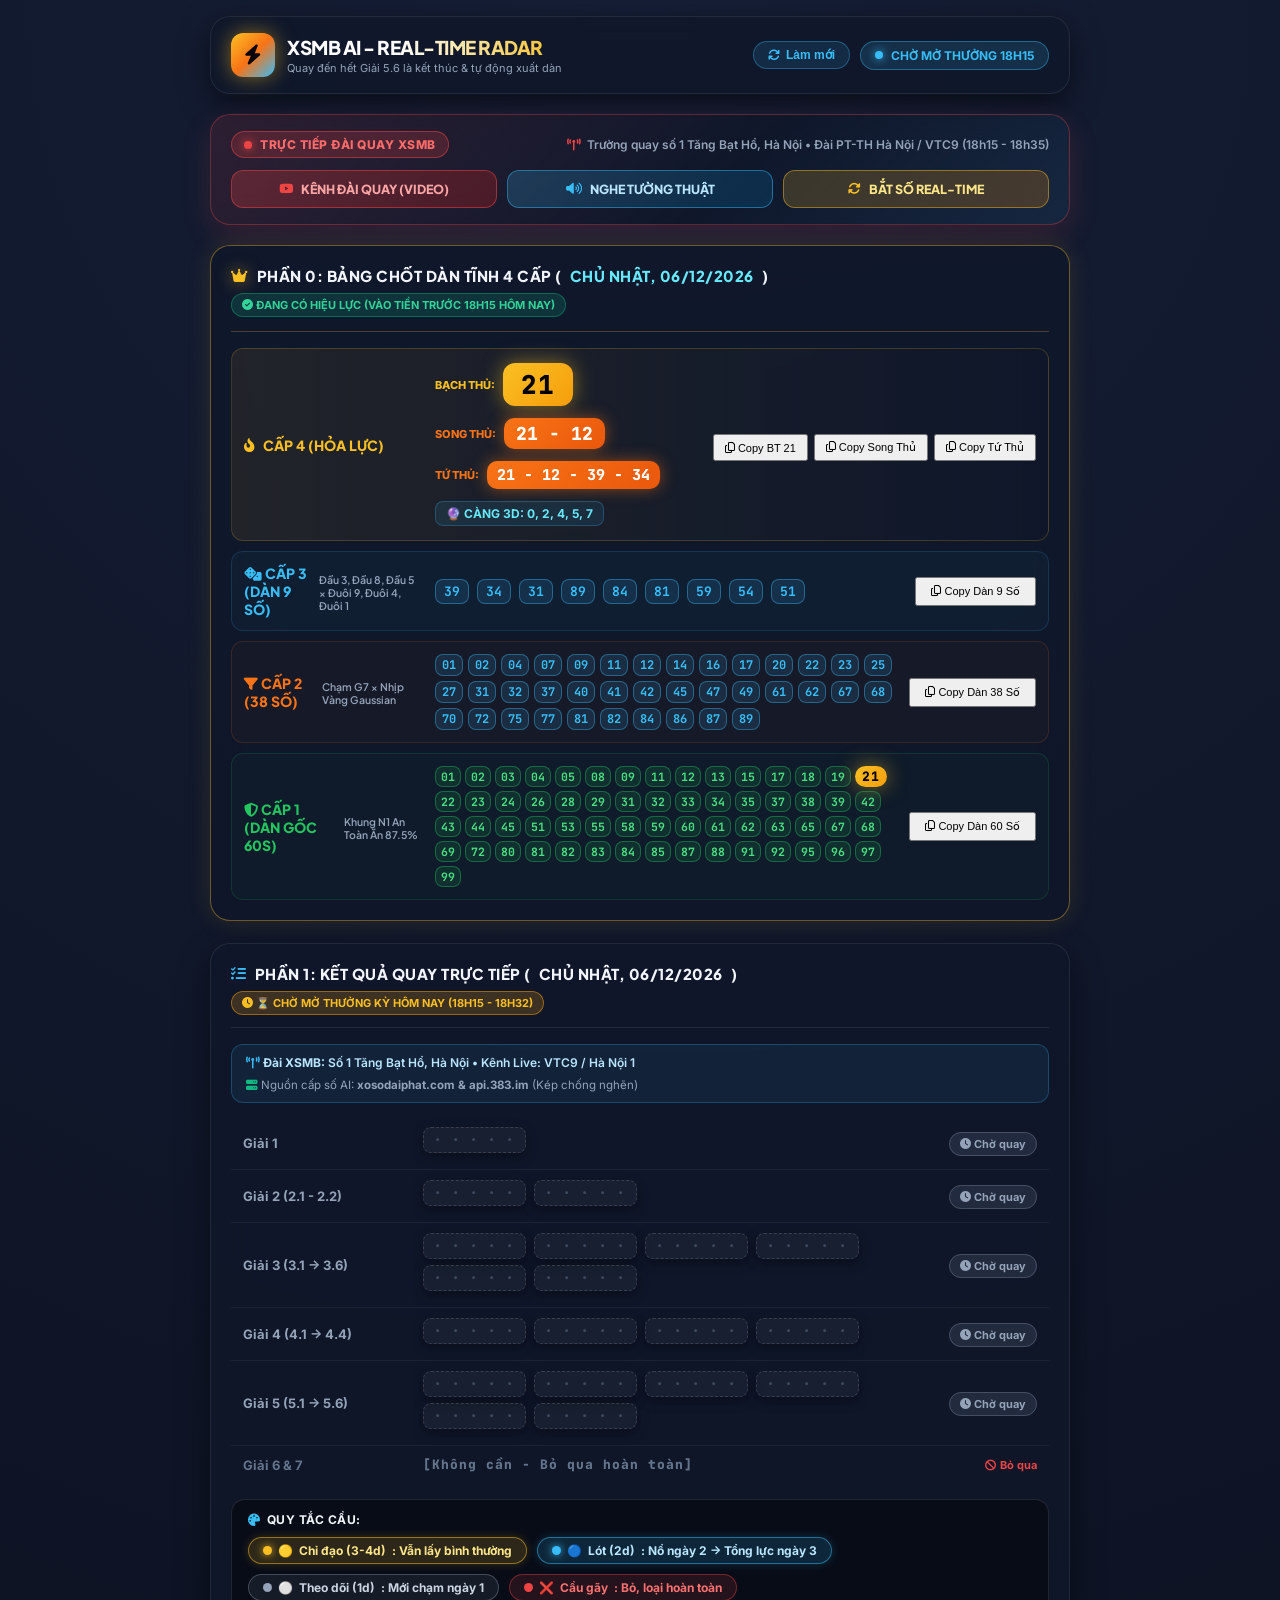
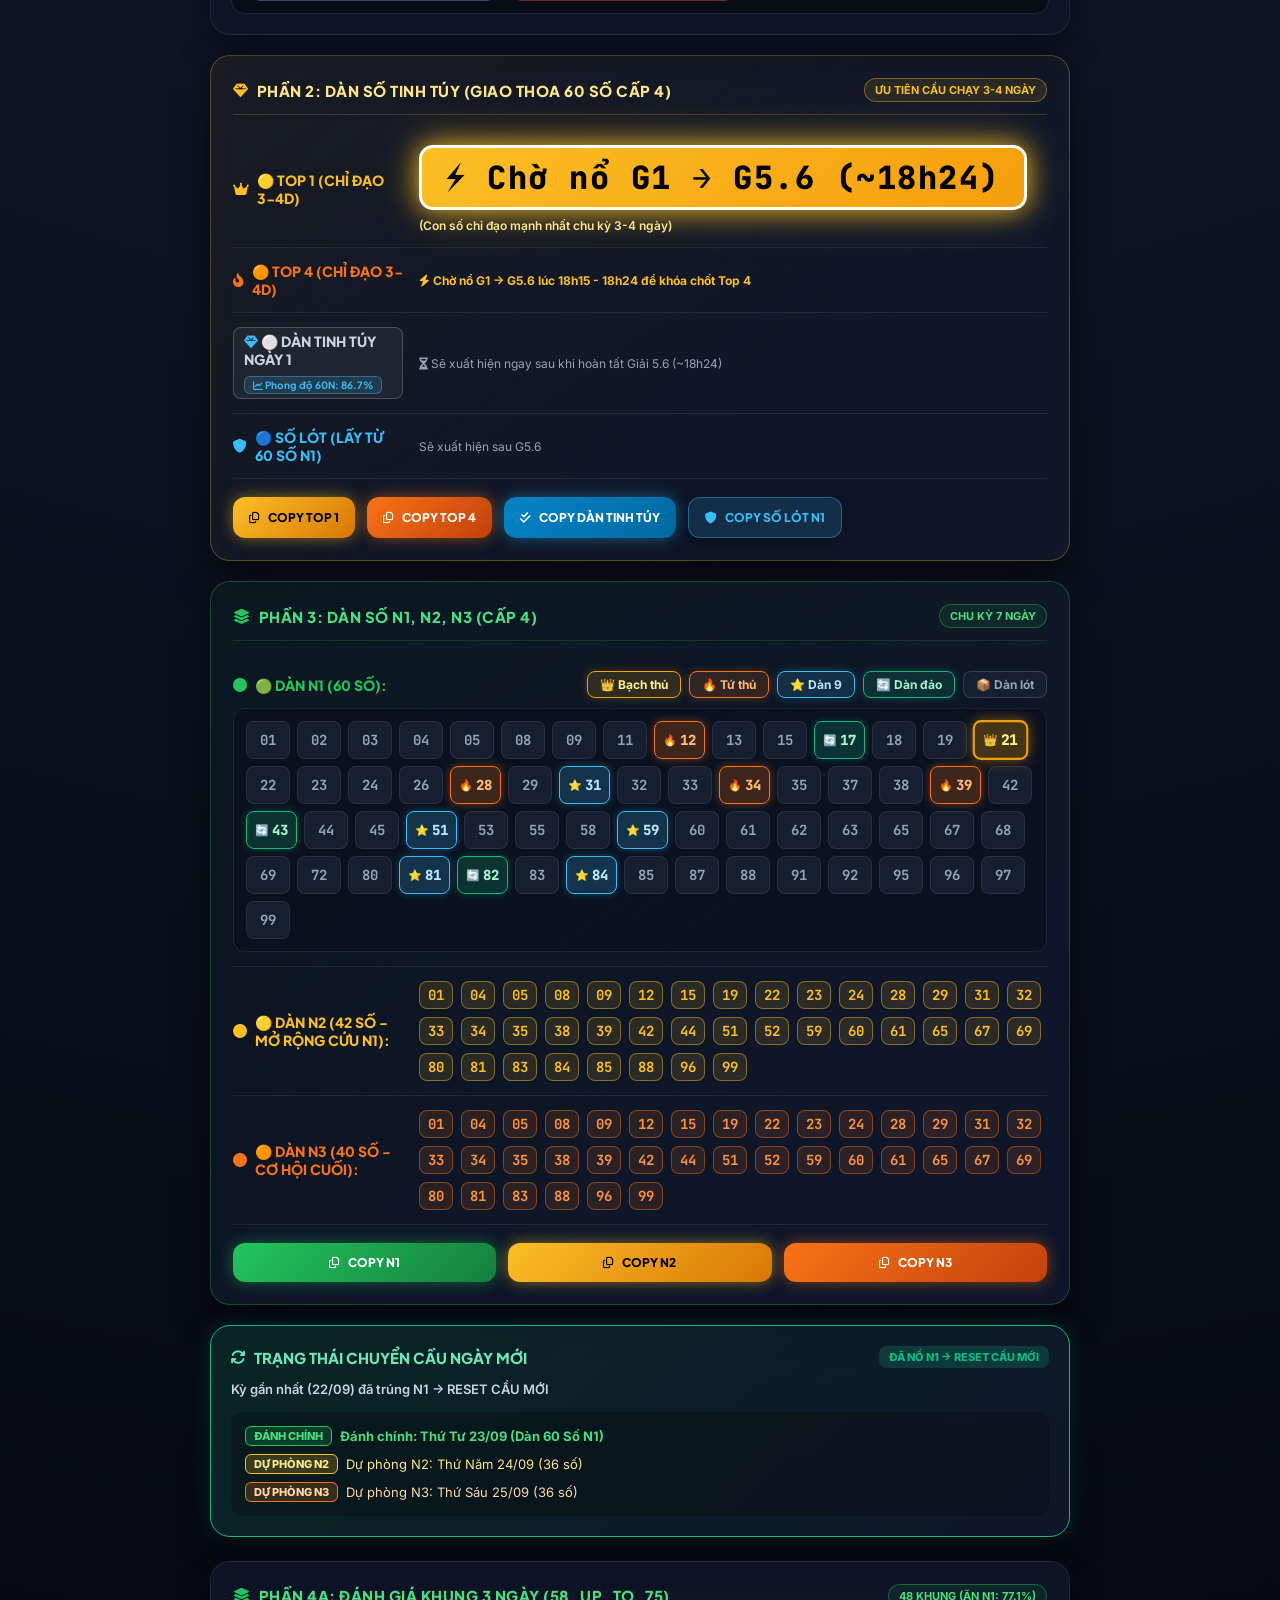
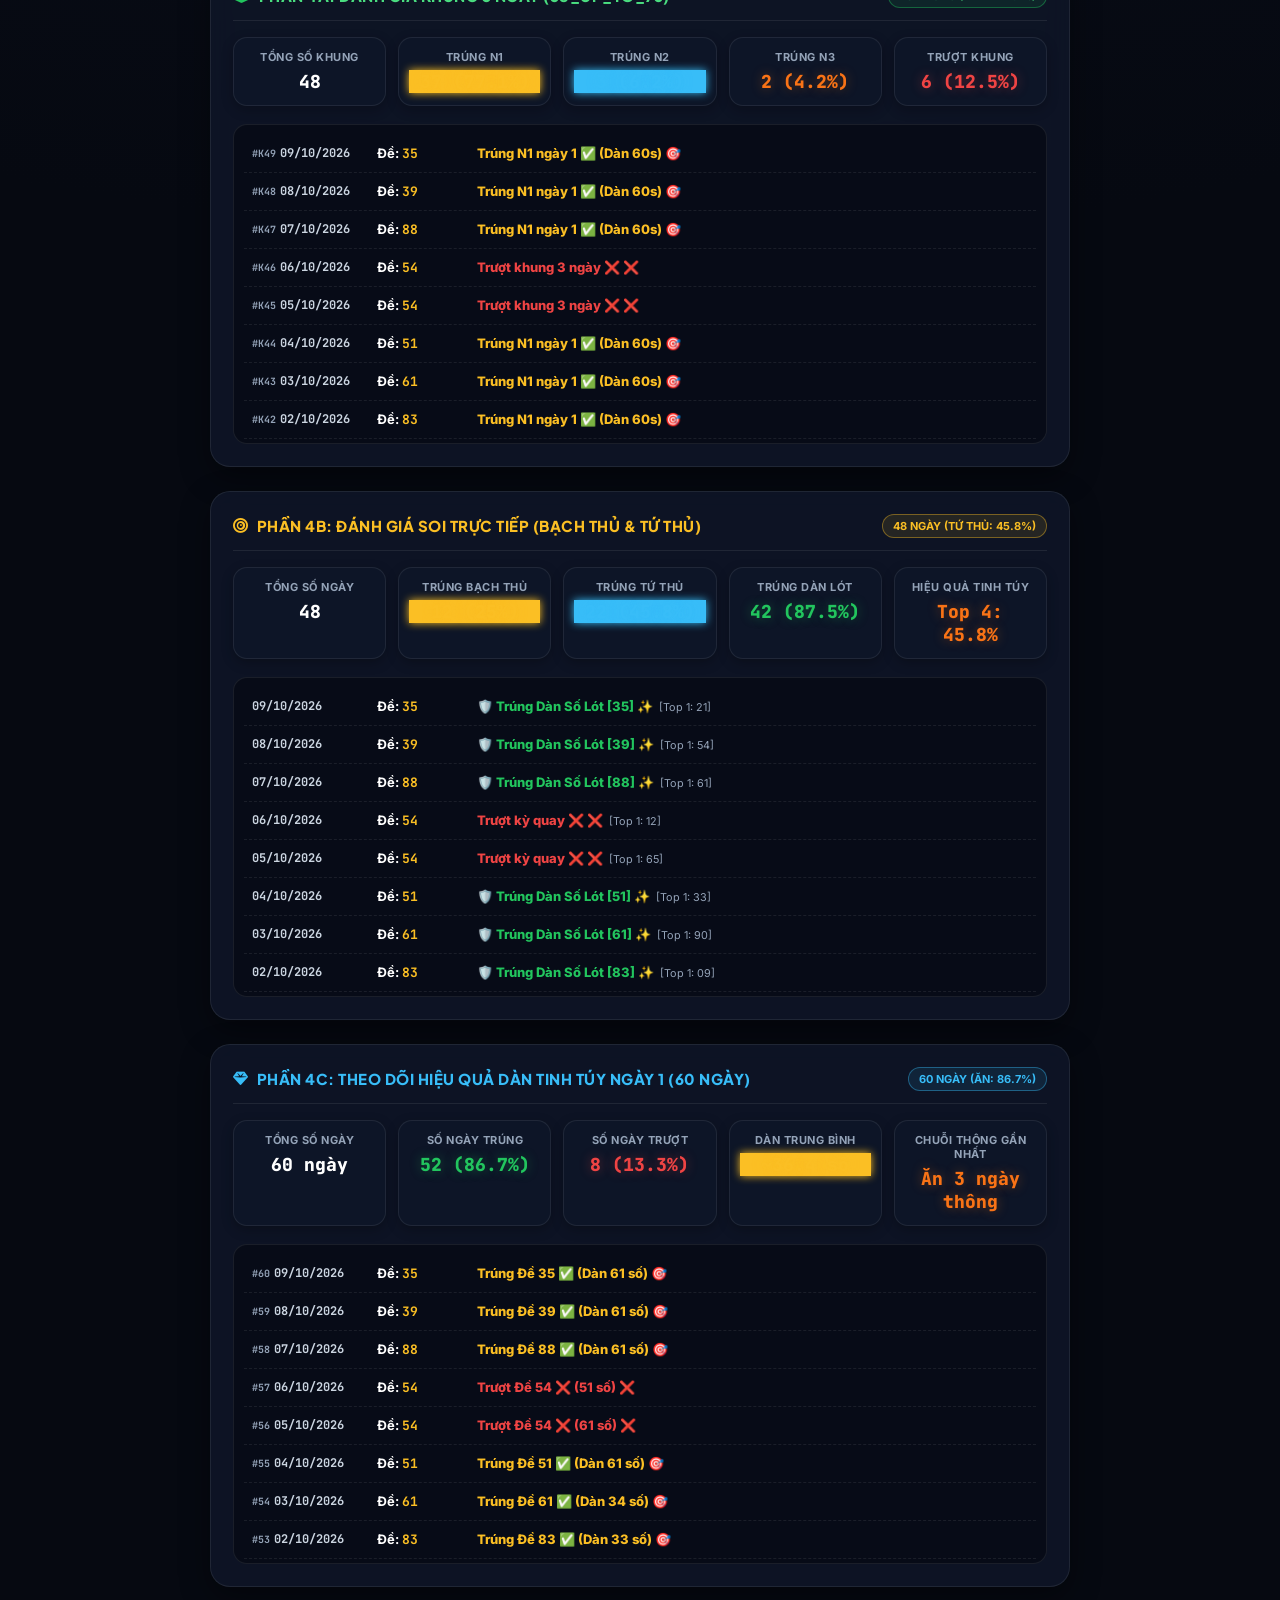
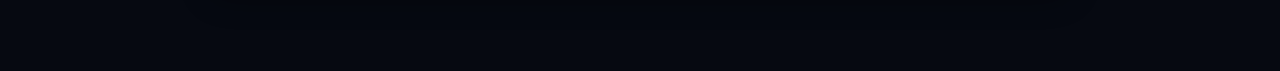
==== commit 07946cfa: "auto: Cap nhat ket qua XSMB ngay 09/10/2026 23:05 & cache-busting" ====
--- a/soi_cau_g1_g5_app.html
+++ b/soi_cau_g1_g5_app.html
@@ -1689,8 +1689,19 @@
         <!-- PHẦN 1: BẢNG KẾT QUẢ QUAY TRỰC TIẾP (GIẢI 1 → GIẢI 5.6) -->
         <section class="section-box">
             <div class="section-header">
-                <h2><i class="fa-solid fa-list-check" style="color: #38bdf8;"></i> PHẦN 1: KẾT QUẢ QUAY TRỰC TIẾP (<span id="txt-draw-date">22/09/2026</span>)</h2>
-                <span class="tag-info" id="txt-progress-badge">19/19 GIẢI (ĐÃ HOÀN TẤT)</span>
+                <h2><i class="fa-solid fa-list-check" style="color: #38bdf8;"></i> PHẦN 1: KẾT QUẢ QUAY TRỰC TIẾP (<span id="txt-draw-date">--/--/----</span>)</h2>
+                <span class="tag-info" id="txt-progress-badge">⏳ CHỜ MỞ THƯỞNG KỲ HÔM NAY (18H15)</span>
+            </div>
+
+            <!-- THANH THÔNG TIN ĐÀI QUAY & NGUỒN CẤP SỐ CHUẨN HOÁ -->
+            <div class="station-live-badge-bar" style="margin: 6px 0 14px; padding: 10px 14px; background: rgba(56, 189, 248, 0.08); border: 1px solid rgba(56, 189, 248, 0.25); border-radius: 12px; display: flex; flex-wrap: wrap; justify-content: space-between; align-items: center; gap: 8px;">
+                <div style="font-size: 12px; color: #bae6fd; font-weight: 600;">
+                    <i class="fa-solid fa-tower-broadcast" style="color: #38bdf8;"></i> 
+                    <strong>Đài XSMB:</strong> Số 1 Tăng Bạt Hổ, Hà Nội • Kênh Live: VTC9 / Hà Nội 1
+                </div>
+                <div style="font-size: 11.5px; color: #94a3b8;">
+                    <i class="fa-solid fa-server" style="color: #10b981;"></i> Nguồn cấp số AI: <strong>xosodaiphat.com &amp; api.383.im</strong> (Kép chống nghẽn)
+                </div>
             </div>
 
             <table class="prize-table">
@@ -1698,60 +1709,60 @@
                     <tr>
                         <td class="prize-name-col">Giải 1</td>
                         <td class="prize-nums-col" id="live-g1">
-                            <span class="prize-num-chip">68392</span>
+                            <span class="prize-num-chip prize-waiting-chip"><span style="letter-spacing:2px; font-family:'JetBrains Mono'; opacity:0.5; font-size:12px;">• • • • •</span></span>
                         </td>
-                        <td class="prize-status-col">
-                            <span class="badge-done"><i class="fa-solid fa-circle-check"></i> Đã quay</span>
+                        <td class="prize-status-col" id="status-g1">
+                            <span class="badge-waiting" style="background: rgba(148, 163, 184, 0.15); border: 1px solid rgba(148, 163, 184, 0.3); color: #94a3b8; padding: 4px 10px; border-radius: 12px; font-size: 11px; font-weight: 700;"><i class="fa-solid fa-clock"></i> Chờ quay</span>
                         </td>
                     </tr>
                     <tr>
                         <td class="prize-name-col">Giải 2 (2.1 - 2.2)</td>
                         <td class="prize-nums-col" id="live-g2">
-                            <span class="prize-num-chip">42192</span>
-                            <span class="prize-num-chip">98961</span>
+                            <span class="prize-num-chip prize-waiting-chip"><span style="letter-spacing:2px; font-family:'JetBrains Mono'; opacity:0.5; font-size:12px;">• • • • •</span></span>
+                            <span class="prize-num-chip prize-waiting-chip"><span style="letter-spacing:2px; font-family:'JetBrains Mono'; opacity:0.5; font-size:12px;">• • • • •</span></span>
                         </td>
-                        <td class="prize-status-col">
-                            <span class="badge-done"><i class="fa-solid fa-circle-check"></i> Đã quay</span>
+                        <td class="prize-status-col" id="status-g2">
+                            <span class="badge-waiting" style="background: rgba(148, 163, 184, 0.15); border: 1px solid rgba(148, 163, 184, 0.3); color: #94a3b8; padding: 4px 10px; border-radius: 12px; font-size: 11px; font-weight: 700;"><i class="fa-solid fa-clock"></i> Chờ quay</span>
                         </td>
                     </tr>
                     <tr>
                         <td class="prize-name-col">Giải 3 (3.1 → 3.6)</td>
                         <td class="prize-nums-col" id="live-g3">
-                            <span class="prize-num-chip">18400</span>
-                            <span class="prize-num-chip">72209</span>
-                            <span class="prize-num-chip">72261</span>
-                            <span class="prize-num-chip">68433</span>
-                            <span class="prize-num-chip">35051</span>
-                            <span class="prize-num-chip">86944</span>
+                            <span class="prize-num-chip prize-waiting-chip"><span style="letter-spacing:2px; font-family:'JetBrains Mono'; opacity:0.5; font-size:12px;">• • • • •</span></span>
+                            <span class="prize-num-chip prize-waiting-chip"><span style="letter-spacing:2px; font-family:'JetBrains Mono'; opacity:0.5; font-size:12px;">• • • • •</span></span>
+                            <span class="prize-num-chip prize-waiting-chip"><span style="letter-spacing:2px; font-family:'JetBrains Mono'; opacity:0.5; font-size:12px;">• • • • •</span></span>
+                            <span class="prize-num-chip prize-waiting-chip"><span style="letter-spacing:2px; font-family:'JetBrains Mono'; opacity:0.5; font-size:12px;">• • • • •</span></span>
+                            <span class="prize-num-chip prize-waiting-chip"><span style="letter-spacing:2px; font-family:'JetBrains Mono'; opacity:0.5; font-size:12px;">• • • • •</span></span>
+                            <span class="prize-num-chip prize-waiting-chip"><span style="letter-spacing:2px; font-family:'JetBrains Mono'; opacity:0.5; font-size:12px;">• • • • •</span></span>
                         </td>
-                        <td class="prize-status-col">
-                            <span class="badge-done"><i class="fa-solid fa-circle-check"></i> Đã quay</span>
+                        <td class="prize-status-col" id="status-g3">
+                            <span class="badge-waiting" style="background: rgba(148, 163, 184, 0.15); border: 1px solid rgba(148, 163, 184, 0.3); color: #94a3b8; padding: 4px 10px; border-radius: 12px; font-size: 11px; font-weight: 700;"><i class="fa-solid fa-clock"></i> Chờ quay</span>
                         </td>
                     </tr>
                     <tr>
                         <td class="prize-name-col">Giải 4 (4.1 → 4.4)</td>
                         <td class="prize-nums-col" id="live-g4">
-                            <span class="prize-num-chip">3748</span>
-                            <span class="prize-num-chip">6738</span>
-                            <span class="prize-num-chip">0334</span>
-                            <span class="prize-num-chip">1736</span>
+                            <span class="prize-num-chip prize-waiting-chip"><span style="letter-spacing:2px; font-family:'JetBrains Mono'; opacity:0.5; font-size:12px;">• • • • •</span></span>
+                            <span class="prize-num-chip prize-waiting-chip"><span style="letter-spacing:2px; font-family:'JetBrains Mono'; opacity:0.5; font-size:12px;">• • • • •</span></span>
+                            <span class="prize-num-chip prize-waiting-chip"><span style="letter-spacing:2px; font-family:'JetBrains Mono'; opacity:0.5; font-size:12px;">• • • • •</span></span>
+                            <span class="prize-num-chip prize-waiting-chip"><span style="letter-spacing:2px; font-family:'JetBrains Mono'; opacity:0.5; font-size:12px;">• • • • •</span></span>
                         </td>
-                        <td class="prize-status-col">
-                            <span class="badge-done"><i class="fa-solid fa-circle-check"></i> Đã quay</span>
+                        <td class="prize-status-col" id="status-g4">
+                            <span class="badge-waiting" style="background: rgba(148, 163, 184, 0.15); border: 1px solid rgba(148, 163, 184, 0.3); color: #94a3b8; padding: 4px 10px; border-radius: 12px; font-size: 11px; font-weight: 700;"><i class="fa-solid fa-clock"></i> Chờ quay</span>
                         </td>
                     </tr>
                     <tr>
                         <td class="prize-name-col">Giải 5 (5.1 → 5.6)</td>
                         <td class="prize-nums-col" id="live-g5">
-                            <span class="prize-num-chip">6318</span>
-                            <span class="prize-num-chip">9384</span>
-                            <span class="prize-num-chip">1206</span>
-                            <span class="prize-num-chip">7167</span>
-                            <span class="prize-num-chip">8446</span>
-                            <span class="prize-num-chip">7367</span>
+                            <span class="prize-num-chip prize-waiting-chip"><span style="letter-spacing:2px; font-family:'JetBrains Mono'; opacity:0.5; font-size:12px;">• • • • •</span></span>
+                            <span class="prize-num-chip prize-waiting-chip"><span style="letter-spacing:2px; font-family:'JetBrains Mono'; opacity:0.5; font-size:12px;">• • • • •</span></span>
+                            <span class="prize-num-chip prize-waiting-chip"><span style="letter-spacing:2px; font-family:'JetBrains Mono'; opacity:0.5; font-size:12px;">• • • • •</span></span>
+                            <span class="prize-num-chip prize-waiting-chip"><span style="letter-spacing:2px; font-family:'JetBrains Mono'; opacity:0.5; font-size:12px;">• • • • •</span></span>
+                            <span class="prize-num-chip prize-waiting-chip"><span style="letter-spacing:2px; font-family:'JetBrains Mono'; opacity:0.5; font-size:12px;">• • • • •</span></span>
+                            <span class="prize-num-chip prize-waiting-chip"><span style="letter-spacing:2px; font-family:'JetBrains Mono'; opacity:0.5; font-size:12px;">• • • • •</span></span>
                         </td>
-                        <td class="prize-status-col">
-                            <span class="badge-done"><i class="fa-solid fa-circle-check"></i> Đã quay</span>
+                        <td class="prize-status-col" id="status-g5">
+                            <span class="badge-waiting" style="background: rgba(148, 163, 184, 0.15); border: 1px solid rgba(148, 163, 184, 0.3); color: #94a3b8; padding: 4px 10px; border-radius: 12px; font-size: 11px; font-weight: 700;"><i class="fa-solid fa-clock"></i> Chờ quay</span>
                         </td>
                     </tr>
                     <tr>
@@ -2377,10 +2388,52 @@
         window.renderApp = renderApp;
 
         
+        // Hàm tính trạng thái thời gian thực chuẩn múi giờ Việt Nam (GMT+7)
+        function getTimeStatusVN() {
+            const now = new Date();
+            const utc = now.getTime() + (now.getTimezoneOffset() * 60000);
+            const vnNow = new Date(utc + (3600000 * 7));
+            const curHour = vnNow.getHours();
+            const curMin = vnNow.getMinutes();
+            const curTotalMin = curHour * 60 + curMin;
+
+            const day = String(vnNow.getDate()).padStart(2, '0');
+            const month = String(vnNow.getMonth() + 1).padStart(2, '0');
+            const year = vnNow.getFullYear();
+            const todayStr = `${day}/${month}/${year}`;
+            const dayNames = ['Chủ Nhật', 'Thứ Hai', 'Thứ Ba', 'Thứ Tư', 'Thứ Năm', 'Thứ Sáu', 'Thứ Bảy'];
+            const todayFullStr = `${dayNames[vnNow.getDay()]}, ${todayStr}`;
+
+            const min17h00 = 17 * 60;          // 17h00: 1020 phút
+            const min18h14 = 18 * 60 + 14;     // 18h14: 1094 phút
+            const min18h35 = 18 * 60 + 35;     // 18h35: 1115 phút
+
+            // Trước 18h14 là thời gian CHỜ MỞ THƯỞNG KỲ HÔM NAY (Đặc biệt từ 17h00 đến 18h14)
+            const isWaitingForDraw = (curTotalMin < min18h14);
+            const isAfter17h = (curTotalMin >= min17h00 && curTotalMin < min18h14);
+            const isLiveHour = (curTotalMin >= min18h14 && curTotalMin <= min18h35);
+            const isAfter18h35 = (curTotalMin > min18h35);
+
+            return {
+                vnNow,
+                curHour,
+                curMin,
+                curTotalMin,
+                todayStr,
+                todayFullStr,
+                isWaitingForDraw,
+                isAfter17h,
+                isLiveHour,
+                isAfter18h35
+            };
+        }
+        window.getTimeStatusVN = getTimeStatusVN;
+
         function renderDanTinh(dt) {
+            const timeStatus = getTimeStatusVN();
             if (!dt) {
                 dt = {
-                    target_date: "Thứ sáu ngày 25-09-2026",
+                    target_date: timeStatus.todayFullStr,
                     bach_thu: "41",
                     song_thu: ["41", "14"],
                     tu_thu: ["41", "14", "67", "31"],
@@ -2398,17 +2451,33 @@
                         "29", "31", "32", "33", "34", "35", "37", "38", "39", "42", 
                         "43", "44", "45", "51", "53", "55", "58", "59", "60", "61", 
                         "62", "63", "65", "67", "68", "69", "72", "80", "81", "82", 
-                        "83", "84", "85", "87", "88", "91", "92", "95", "96", "97", "99"
+                        "83", "84", "85", "87", "88", "91", "92", "95", "96", "97", 
+                        "99"
                     ]
                 };
             }
 
             const txtDate = document.getElementById('txt-tinh-date');
-            if (txtDate) txtDate.textContent = dt.target_date || '27/09/2026';
+            if (txtDate) {
+                // Trước 18h31: giữ ngày hôm nay
+                if (timeStatus.curTotalMin < (18 * 60 + 31)) {
+                    txtDate.textContent = timeStatus.todayFullStr || dt.target_date;
+                } else {
+                    txtDate.textContent = dt.target_date || timeStatus.todayFullStr;
+                }
+            }
 
             const txtBadge = document.getElementById('txt-tinh-badge');
-            if (txtBadge && dt.status_text) {
-                txtBadge.innerHTML = `<i class="fa-solid fa-circle-check"></i> ${dt.status_text}`;
+            if (txtBadge) {
+                if (timeStatus.curTotalMin < (18 * 60 + 31)) {
+                    txtBadge.innerHTML = `<i class="fa-solid fa-circle-check"></i> ĐANG CÓ HIỆU LỰC (VÀO TIỀN TRƯỚC 18H15 HÔM NAY)`;
+                    txtBadge.style.color = '#34d399';
+                    txtBadge.style.borderColor = 'rgba(16, 185, 129, 0.4)';
+                } else {
+                    txtBadge.innerHTML = `<i class="fa-solid fa-circle-check"></i> ĐANG HIỆU LỰC CHO KỲ TỚI (VÀO TIỀN TRƯỚC 18H15 NGÀY MAI)`;
+                    txtBadge.style.color = '#38bdf8';
+                    txtBadge.style.borderColor = 'rgba(56, 189, 248, 0.4)';
+                }
             }
 
             const elBt = document.getElementById('badge-tinh-bt');
@@ -2517,24 +2586,79 @@
                 currentData = data;
             }
 
-            // Header date & progress
-            document.getElementById('txt-draw-date').textContent = currentData.target_date || '24/09/2026';
+            const timeStatus = getTimeStatusVN();
+            const badgeEl = document.getElementById('txt-progress-badge');
+            const radarStatusEl = document.getElementById('txt-radar-status');
+            const dateEl = document.getElementById('txt-draw-date');
+
             renderDanTinh(currentData.dan_tinh_4cap);
-            
+
+            // TRƯỜNG HỢP 1: TRƯỚC 18H14 (ĐẶC BIỆT TỪ 17H00 ĐẾN 18H14)
+            // Đưa Phần 1 về CHẾ ĐỘ CHỜ MỞ THƯỞNG KỲ HÔM NAY rõ ràng cụ thể cùng đài
+            if (timeStatus.isWaitingForDraw) {
+                if (dateEl) dateEl.textContent = timeStatus.todayFullStr;
+                if (badgeEl) {
+                    badgeEl.innerHTML = `<i class="fa-solid fa-clock fa-fade" style="color: #fbbf24;"></i> ⏳ CHỜ MỞ THƯỞNG KỲ HÔM NAY (18H15 - 18H32)`;
+                    badgeEl.style.background = 'rgba(245, 158, 11, 0.2)';
+                    badgeEl.style.color = '#fbbf24';
+                    badgeEl.style.borderColor = 'rgba(245, 158, 11, 0.5)';
+                }
+                if (radarStatusEl) radarStatusEl.textContent = 'CHỜ MỞ THƯỞNG 18H15';
+
+                // Bảng giải Phần 1: Render toàn bộ 19 ô giải dạng chờ • • • • •
+                renderPrizeWithHighlights('live-g1', ['G1'], []);
+                renderPrizeWithHighlights('live-g2', ['G2.1', 'G2.2'], []);
+                renderPrizeWithHighlights('live-g3', ['G3.1', 'G3.2', 'G3.3', 'G3.4', 'G3.5', 'G3.6'], []);
+                renderPrizeWithHighlights('live-g4', ['G4.1', 'G4.2', 'G4.3', 'G4.4'], []);
+                renderPrizeWithHighlights('live-g5', ['G5.1', 'G5.2', 'G5.3', 'G5.4', 'G5.5', 'G5.6'], []);
+
+                ['status-g1', 'status-g2', 'status-g3', 'status-g4', 'status-g5'].forEach(id => {
+                    const el = document.getElementById(id);
+                    if (el) el.innerHTML = `<span class="badge-waiting" style="background: rgba(148, 163, 184, 0.15); border: 1px solid rgba(148, 163, 184, 0.3); color: #94a3b8; padding: 4px 10px; border-radius: 12px; font-size: 11px; font-weight: 700;"><i class="fa-solid fa-clock"></i> Chờ quay</span>`;
+                });
+
+                // Phần 2: Hiển thị thông báo chờ khóa chốt G5.6
+                const elTop1 = document.getElementById('val-top1');
+                if (elTop1) elTop1.textContent = '⚡ Chờ nổ G1 → G5.6 (~18h24)';
+                const containerTop4 = document.getElementById('list-top4');
+                if (containerTop4) {
+                    containerTop4.innerHTML = '<span style="color:#fbbf24; font-size:12px; font-weight:700;"><i class="fa-solid fa-bolt fa-fade"></i> Chờ nổ G1 → G5.6 lúc 18h15 - 18h24 để khóa chốt Top 4</span>';
+                }
+                const containerTinhTuy = document.getElementById('list-tinhtuy-ngay1');
+                if (containerTinhTuy) {
+                    containerTinhTuy.innerHTML = '<span style="color:#94a3b8; font-size:12px;"><i class="fa-solid fa-hourglass-half"></i> Sẽ xuất hiện ngay sau khi hoàn tất Giải 5.6 (~18h24)</span>';
+                }
+                const containerLot = document.getElementById('list-lot');
+                if (containerLot) {
+                    containerLot.innerHTML = '<span style="color:#94a3b8; font-size:12px;">Sẽ xuất hiện sau G5.6</span>';
+                }
+
+                // Phần 3: Dàn N1 áp dụng phân cấp theo Dàn Tĩnh Cấp 4
+                renderDan(currentData.dan_n1, 'dan-n1');
+                renderDan(currentData.dan_n2, 'dan-n2');
+                renderDan(currentData.dan_n3, 'dan-n3');
+                renderDan(currentData.dan_n1, 'list-n1');
+                renderDan(currentData.dan_n2, 'list-n2');
+                renderDan(currentData.dan_n3, 'list-n3');
+                return;
+            }
+
+            // TRƯỜNG HỢP 2: TRONG GIỜ QUAY (18H14 - 18H35) HOẶC SAU 18H35
+            if (dateEl) dateEl.textContent = currentData.target_date || timeStatus.todayFullStr;
+
             const filled = currentData.filled_count !== undefined ? currentData.filled_count : 19;
             const total = currentData.total_count || 19;
-            const badgeEl = document.getElementById('txt-progress-badge');
-            const radarStatusEl = document.getElementById('txt-radar-status');
+            const isG5Done = currentData.is_g5_finished || (filled >= 19);
 
             if (badgeEl) {
-                if (filled < total) {
+                if (!isG5Done && filled < total) {
                     badgeEl.innerHTML = `<i class="fa-solid fa-bolt fa-fade" style="color: #fbbf24;"></i> ĐANG QUAY: ${filled}/${total} GIẢI`;
                     badgeEl.style.background = 'rgba(245, 158, 11, 0.2)';
                     badgeEl.style.color = '#fbbf24';
                     badgeEl.style.borderColor = 'rgba(245, 158, 11, 0.5)';
                     if (radarStatusEl) radarStatusEl.textContent = `ĐANG QUAY ${filled}/${total} GIẢI`;
                 } else {
-                    badgeEl.innerHTML = `<i class="fa-solid fa-circle-check" style="color: #10b981;"></i> ${filled}/${total} GIẢI (ĐÃ HOÀN TẤT)`;
+                    badgeEl.innerHTML = `<i class="fa-solid fa-circle-check" style="color: #10b981;"></i> 19/19 GIẢI (ĐÃ HOÀN TẤT G5.6 - ĐÃ CHỐT DÀN)`;
                     badgeEl.style.background = 'rgba(16, 185, 129, 0.15)';
                     badgeEl.style.color = '#34d399';
                     badgeEl.style.borderColor = 'rgba(16, 185, 129, 0.4)';
@@ -2542,7 +2666,7 @@
                 }
             }
 
-            // PHẦN 1: Live Prizes Table With Position Highlights
+            // PHẦN 1: Bảng kết quả Live với Highlight vị trí
             const lp = currentData.live_prizes || {};
             renderPrizeWithHighlights('live-g1', ['G1'], [lp.g1]);
             renderPrizeWithHighlights('live-g2', ['G2.1', 'G2.2'], lp.g2 || []);
@@ -2550,11 +2674,26 @@
             renderPrizeWithHighlights('live-g4', ['G4.1', 'G4.2', 'G4.3', 'G4.4'], lp.g4 || []);
             renderPrizeWithHighlights('live-g5', ['G5.1', 'G5.2', 'G5.3', 'G5.4', 'G5.5', 'G5.6'], lp.g5 || []);
 
-            // PHẦN 2: DÀN SỐ TINH TÚY
-            // Top 1: Phóng to, viền vàng đậm, kèm hậu tố (3d/4d)
+            // Cập nhật trạng thái từng giải
+            const updateStatusCol = (id, hasValue) => {
+                const el = document.getElementById(id);
+                if (!el) return;
+                if (hasValue) {
+                    el.innerHTML = `<span class="badge-done"><i class="fa-solid fa-circle-check"></i> Đã quay</span>`;
+                } else {
+                    el.innerHTML = `<span class="badge-waiting" style="background: rgba(148, 163, 184, 0.15); border: 1px solid rgba(148, 163, 184, 0.3); color: #94a3b8; padding: 4px 10px; border-radius: 12px; font-size: 11px; font-weight: 700;"><i class="fa-solid fa-clock"></i> Chờ quay</span>`;
+                }
+            };
+            updateStatusCol('status-g1', Boolean(lp.g1));
+            updateStatusCol('status-g2', Array.isArray(lp.g2) && lp.g2.length >= 2);
+            updateStatusCol('status-g3', Array.isArray(lp.g3) && lp.g3.length >= 6);
+            updateStatusCol('status-g4', Array.isArray(lp.g4) && lp.g4.length >= 4);
+            updateStatusCol('status-g5', Array.isArray(lp.g5) && lp.g5.length >= 6);
+
+            // PHẦN 2: DÀN SỐ TINH TÚY (Khóa chốt sau G5.6)
             let top1Val = currentData.top_1_display || (currentData.top_1 ? `${currentData.top_1} (3d)` : '');
             if (!top1Val) {
-                if (filled < total) {
+                if (!isG5Done) {
                     top1Val = '⚡ Đang quay... (Chốt sau G5.6)';
                 } else {
                     top1Val = '--';
@@ -2562,12 +2701,11 @@
             }
             document.getElementById('val-top1').textContent = top1Val;
 
-            // Top 4: Thêm dấu sao (★) và hậu tố chu kỳ (3d/4d)
             let top4List = currentData.top_4_display || (currentData.top_4 || []).map(x => `★ ${x} (3d)`);
             const containerTop4 = document.getElementById('list-top4');
             if (containerTop4) {
                 containerTop4.innerHTML = '';
-                if (top4List.length === 0 && filled < total) {
+                if (top4List.length === 0 && !isG5Done) {
                     containerTop4.innerHTML = '<span style="color:#fbbf24; font-size:12px; font-weight:700;"><i class="fa-solid fa-bolt fa-fade"></i> Đang quét vị trí cầu... (Chốt sau G5.6)</span>';
                 } else {
                     top4List.forEach(itemStr => {
@@ -2579,12 +2717,11 @@
                 }
             }
 
-            // Dàn Tinh Túy Ngày 1 (Mới chạm giao thoa 60 số Cấp 4)
             const tinhtuyList = currentData.dan_ngay_1_tinhtuy || currentData.dan_giao_thoa || [];
             const containerTinhTuy = document.getElementById('list-tinhtuy-ngay1');
             if (containerTinhTuy) {
                 containerTinhTuy.innerHTML = '';
-                if (tinhtuyList.length === 0 && filled < total) {
+                if (tinhtuyList.length === 0 && !isG5Done) {
                     containerTinhTuy.innerHTML = '<span style="color:#94a3b8; font-size:12px;"><i class="fa-solid fa-spinner fa-spin"></i> Đang tổng hợp các vị trí nổ...</span>';
                 } else {
                     tinhtuyList.forEach(itemStr => {
@@ -2598,7 +2735,6 @@
                 }
             }
 
-            // Dàn Số Lót (Lấy từ 60 số N1)
             const lotList = currentData.dan_lot || [];
             const containerLot = document.getElementById('list-lot');
             if (containerLot) {
@@ -2611,7 +2747,7 @@
                 });
             }
 
-            // PHẦN 3: DÀN SỐ N1, N2, N3
+            // PHẦN 3: DÀN SỐ N1, N2, N3 - TÍCH HỢP TOÀN BỘ SỐ CHỐT TĨNH CẤP 4 & SỐ CHỐT ĐỘNG PHẦN 2
             renderDan(currentData.dan_n1, 'dan-n1');
             renderDan(currentData.dan_n2, 'dan-n2');
             renderDan(currentData.dan_n3, 'dan-n3');
@@ -2619,7 +2755,6 @@
             renderDan(currentData.dan_n2, 'list-n2');
             renderDan(currentData.dan_n3, 'list-n3');
 
-            // Cập nhật nhãn số lượng động cho N1, N2, N3
             const n1Count = (currentData.dan_n1 || []).length;
             const n2Count = (currentData.dan_n2 || []).length;
             const n3Count = (currentData.dan_n3 || []).length;
@@ -2630,14 +2765,12 @@
             const lblN3 = document.getElementById('lbl-dan-n3');
             if (lblN3) lblN3.innerHTML = `<i class="fa-solid fa-circle"></i> 🟠 DÀN N3 (${n3Count} SỐ - CƠ HỘI CUỐI):`;
 
-            // Chu kỳ 7 ngày
             const wc = currentData.weekly_cycle || {};
             const wcBadge = document.getElementById('weekly-cycle-badge');
             if (wcBadge && wc.week) {
                 wcBadge.textContent = `${wc.week} • ${wc.model} (${wc.note || ''})`;
             }
 
-            // KHUNG CHUYỂN CẦU NGÀY MỚI
             const ft = currentData.frame_transition || {};
             if (ft.status_badge) document.getElementById('badge-reset-status').textContent = ft.status_badge;
             if (ft.last_result) document.getElementById('desc-last-result').textContent = ft.last_result;
@@ -2646,7 +2779,7 @@
             if (ft.schedule_n3) document.getElementById('sched-n3').textContent = ft.schedule_n3;
         }
 
-        // BƯỚC 5: HÀM RENDER DÀN N1, N2, N3
+        // BƯỚC 5: HÀM RENDER DÀN N1, N2, N3 - TÍCH HỢP TẤT CẢ SỐ CHỐT TĨNH & ĐỘNG
         function renderDan(dan, containerId) {
             const container = document.getElementById(containerId);
             if (!container) return;
@@ -2656,22 +2789,41 @@
                 return;
             }
 
-            // DÀN N1: ÁP DỤNG PHÂN CẤP SỐ MẠNH (Bạch thủ, Tứ thủ, Dàn 9, Dàn đảo, Dàn lót)
+            // DÀN N1: TÍCH HỢP TOÀN BỘ SỐ CHỐT TĨNH CẤP 4 + SỐ CHỐT ĐỘNG PHẦN 2 (Bạch thủ, Tứ thủ, Dàn 9, Dàn đảo, Dàn lót)
             if (containerId === 'dan-n1' || containerId === 'list-n1') {
                 const dt = currentData.dan_tinh_4cap || {};
-                const bachThu = currentData.top_1 || dt.bach_thu || '';
-                const tuThu = Array.isArray(currentData.top_4) && currentData.top_4.length ? currentData.top_4 : (Array.isArray(dt.tu_thu) ? dt.tu_thu : []);
-                const dan9 = Array.isArray(dt.dan_9_so) && dt.dan_9_so.length ? dt.dan_9_so : (Array.isArray(currentData.dan_9) ? currentData.dan_9 : []);
-                
-                // Lấy số lót lộn / cặp đảo
-                const lotLon = dt.lot_lon || (bachThu && bachThu.length === 2 && bachThu[0] !== bachThu[1] ? bachThu[1] + bachThu[0] : '');
-                const danDao = [];
-                if (lotLon && lotLon !== bachThu && !tuThu.includes(lotLon)) danDao.push(lotLon);
-                tuThu.forEach(tt => {
-                    if (tt && tt.length === 2 && tt[0] !== tt[1]) {
-                        const rev = tt[1] + tt[0];
-                        if (rev !== bachThu && !tuThu.includes(rev) && !danDao.includes(rev)) {
-                            danDao.push(rev);
+
+                // 1. TẬP HỢP BẠCH THỦ (👑): Gom cả Bạch thủ Tĩnh Cấp 4 & Top 1 Động Radar
+                const setBachThu = new Set();
+                if (currentData.top_1) setBachThu.add(String(currentData.top_1).padStart(2, '0'));
+                if (dt.bach_thu) setBachThu.add(String(dt.bach_thu).padStart(2, '0'));
+
+                // 2. TẬP HỢP TỨ THỦ (🔥): Gom cả Tứ thủ Tĩnh Cấp 4 & Top 4 Động Radar
+                const setTuThu = new Set();
+                (currentData.top_4 || []).forEach(x => {
+                    const m = String(x).match(/\d{2}/);
+                    if (m) setTuThu.add(m[0].padStart(2, '0'));
+                });
+                (dt.tu_thu || []).forEach(x => setTuThu.add(String(x).padStart(2, '0')));
+                // Loại trùng với Bạch thủ
+                setBachThu.forEach(bt => setTuThu.delete(bt));
+
+                // 3. TẬP HỢP DÀN 9 SỐ CỘI NGUỒN (⭐):
+                const setDan9 = new Set();
+                (dt.dan_9_so || []).forEach(x => setDan9.add(String(x).padStart(2, '0')));
+                (currentData.dan_9 || []).forEach(x => setDan9.add(String(x).padStart(2, '0')));
+                setBachThu.forEach(bt => setDan9.delete(bt));
+                setTuThu.forEach(tt => setDan9.delete(tt));
+
+                // 4. TẬP HỢP DÀN ĐẢO / CẶP LÓT LỘN (🔄):
+                const setDanDao = new Set();
+                if (dt.lot_lon) setDanDao.add(String(dt.lot_lon).padStart(2, '0'));
+                const allStrong = [...setBachThu, ...setTuThu];
+                allStrong.forEach(numStr => {
+                    if (numStr.length === 2 && numStr[0] !== numStr[1]) {
+                        const rev = numStr[1] + numStr[0];
+                        if (!setBachThu.has(rev) && !setTuThu.has(rev) && !setDan9.has(rev)) {
+                            setDanDao.add(rev);
                         }
                     }
                 });
@@ -2679,13 +2831,13 @@
                 container.className = 'tier3-grid';
                 container.innerHTML = dan.map(num => {
                     const numStr = String(num).padStart(2, '0');
-                    if (bachThu && numStr === String(bachThu).padStart(2, '0')) {
+                    if (setBachThu.has(numStr)) {
                         return `<div class="num-tag tag-bach-thu num" onclick="copyText('${numStr}', 'Đã copy Bạch thủ ${numStr}')" title="👑 Bạch thủ: ${numStr}"><span class="num-badge-icon">👑</span>${numStr}</div>`;
-                    } else if (tuThu.map(x => String(x).padStart(2, '0')).includes(numStr)) {
+                    } else if (setTuThu.has(numStr)) {
                         return `<div class="num-tag tag-tu-thu num" onclick="copyText('${numStr}', 'Đã copy Tứ thủ ${numStr}')" title="🔥 Tứ thủ: ${numStr}"><span class="num-badge-icon">🔥</span>${numStr}</div>`;
-                    } else if (dan9.map(x => String(x).padStart(2, '0')).includes(numStr)) {
+                    } else if (setDan9.has(numStr)) {
                         return `<div class="num-tag tag-dan-9 num" onclick="copyText('${numStr}', 'Đã copy Dàn 9: ${numStr}')" title="⭐ Dàn 9: ${numStr}"><span class="num-badge-icon">⭐</span>${numStr}</div>`;
-                    } else if (danDao.map(x => String(x).padStart(2, '0')).includes(numStr)) {
+                    } else if (setDanDao.has(numStr)) {
                         return `<div class="num-tag tag-dan-dao num" onclick="copyText('${numStr}', 'Đã copy Dàn đảo: ${numStr}')" title="🔄 Dàn đảo: ${numStr}"><span class="num-badge-icon">🔄</span>${numStr}</div>`;
                     } else {
                         return `<div class="num-tag tag-dan-lot num" onclick="copyText('${numStr}', 'Đã copy ${numStr}')" title="📦 Dàn lót: ${numStr}">${numStr}</div>`;
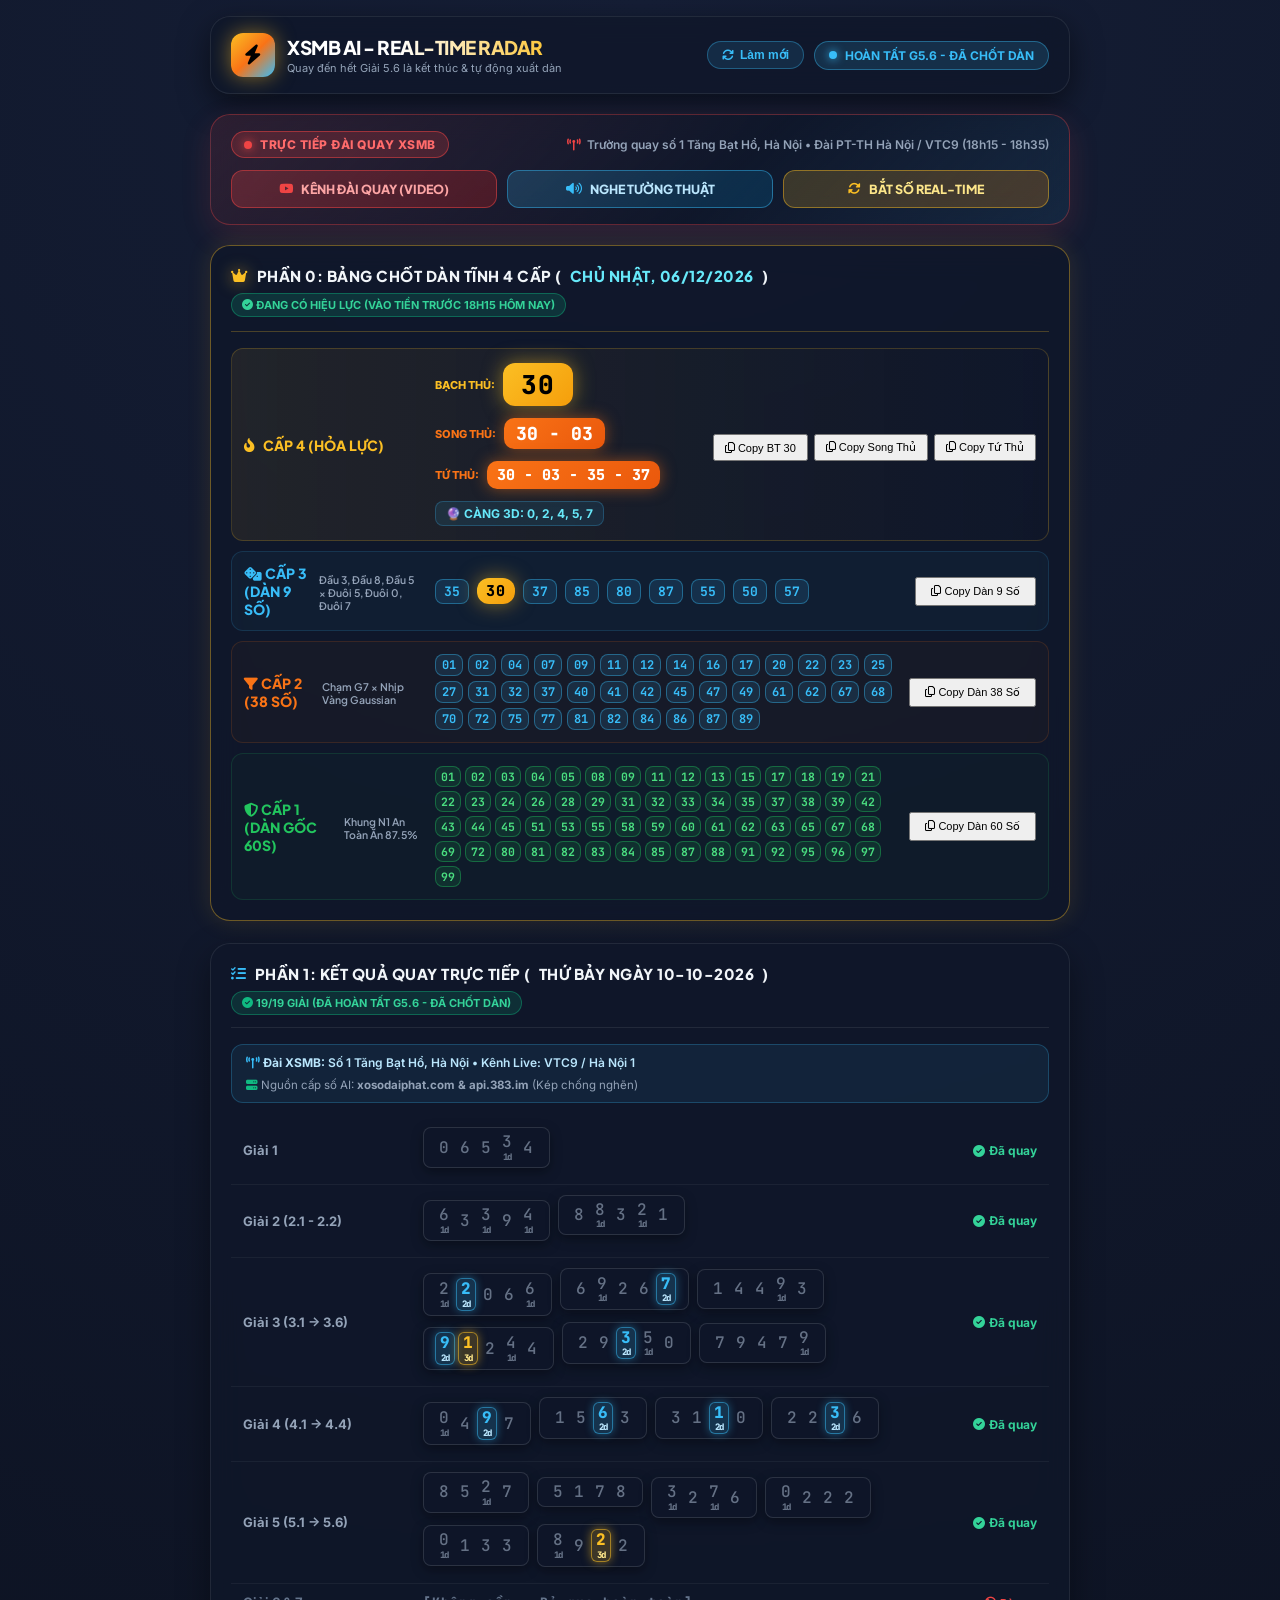
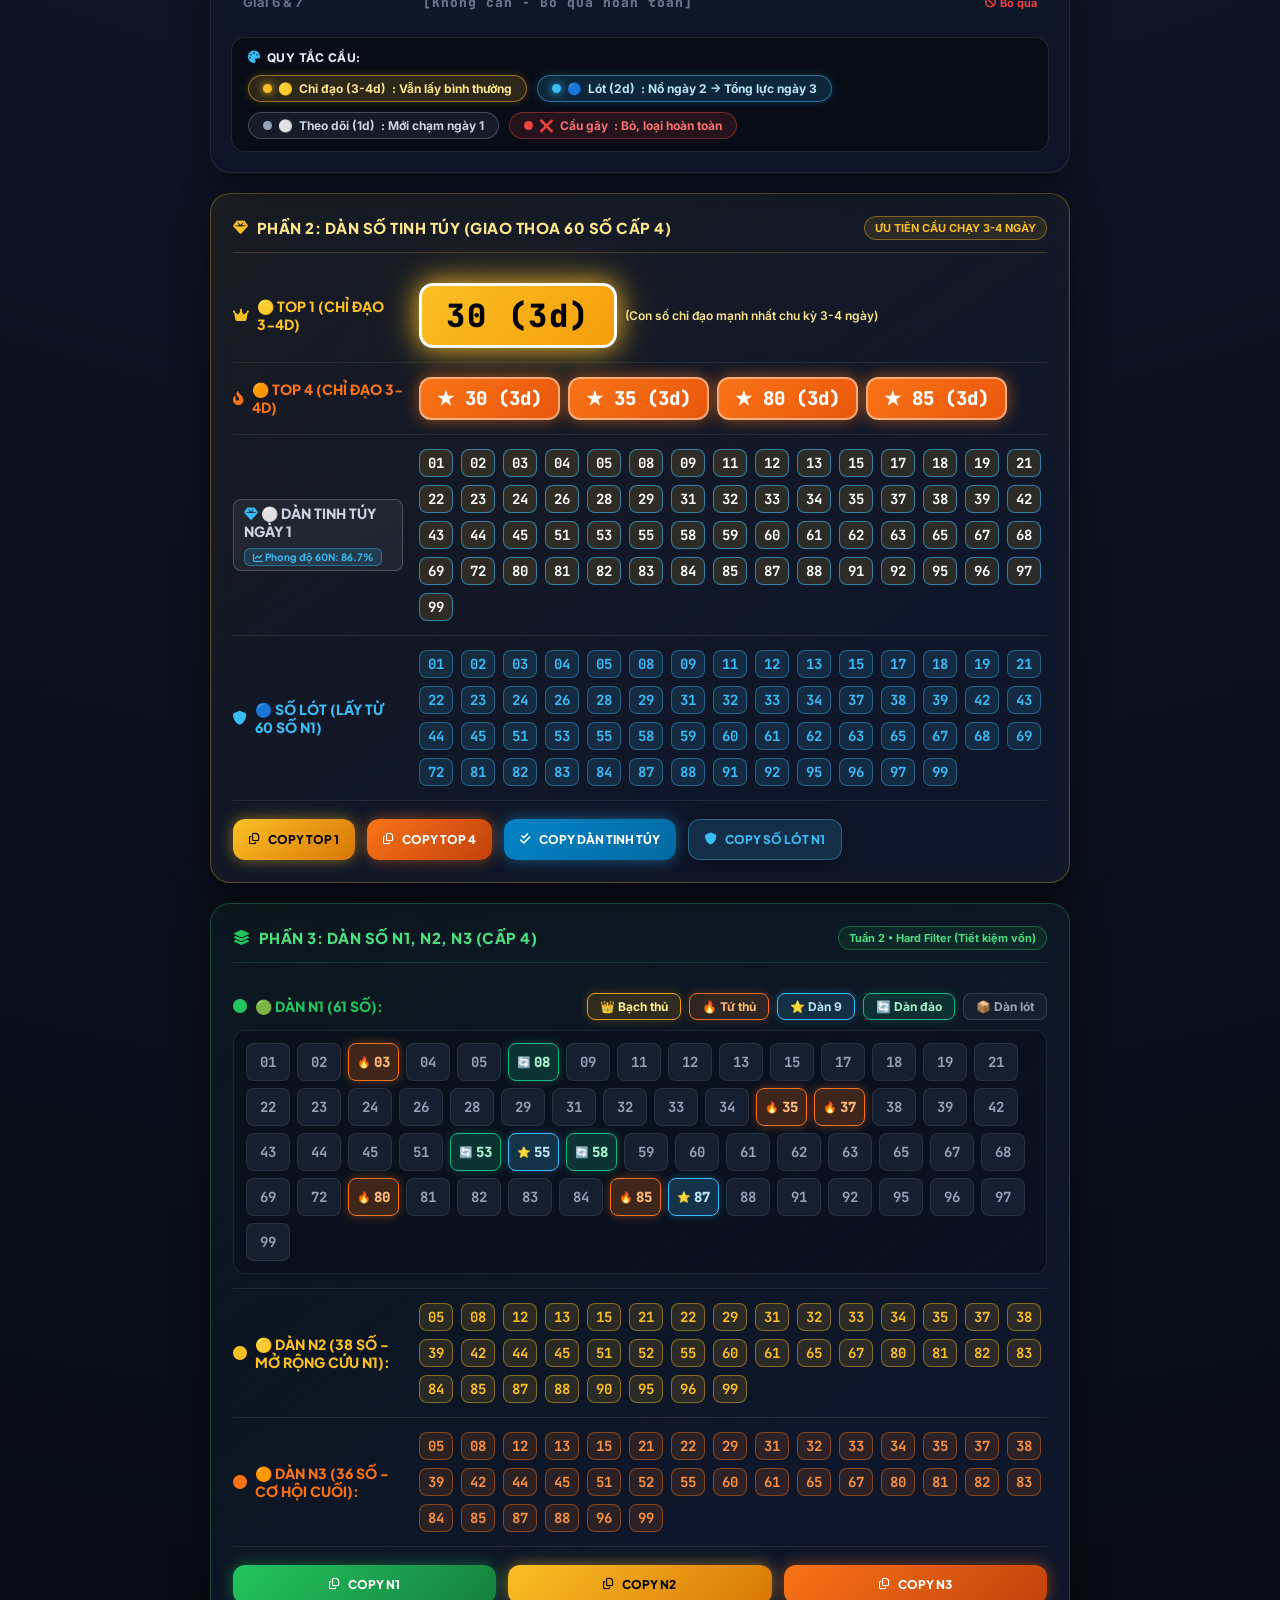
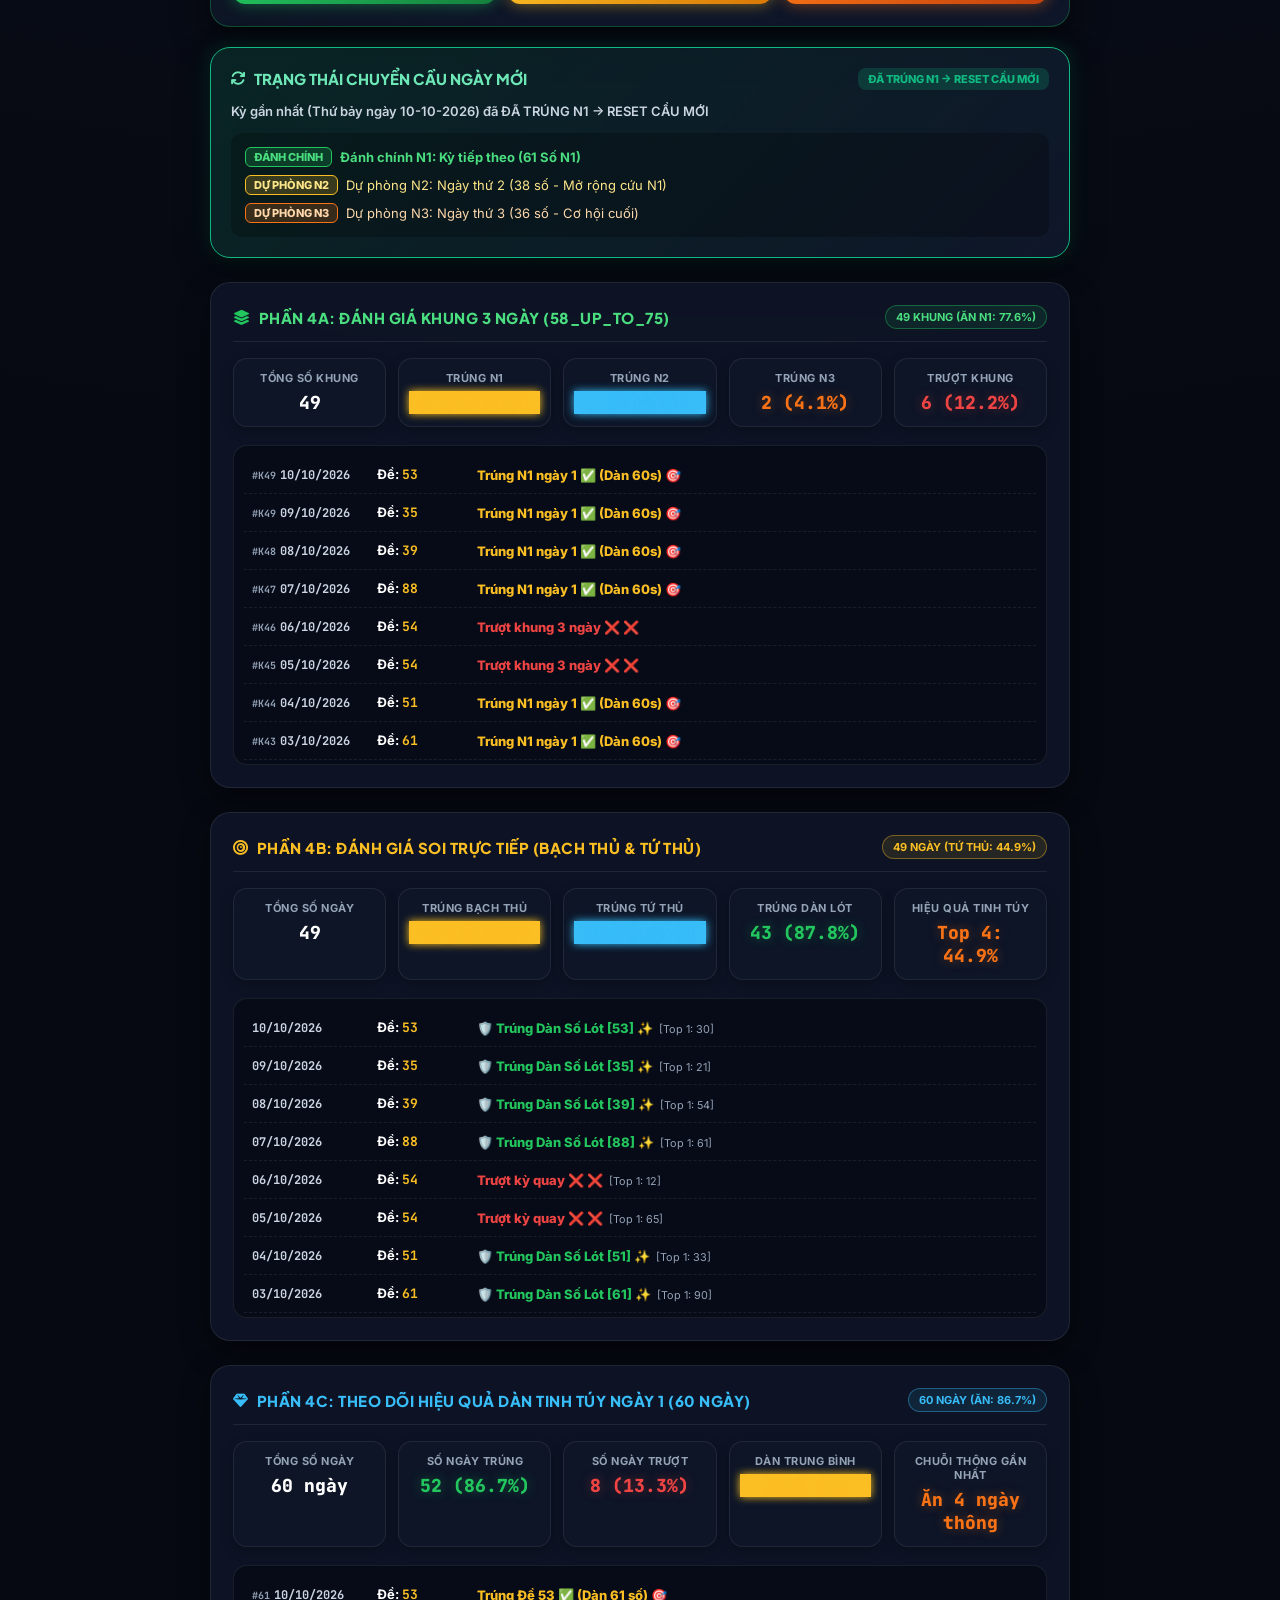
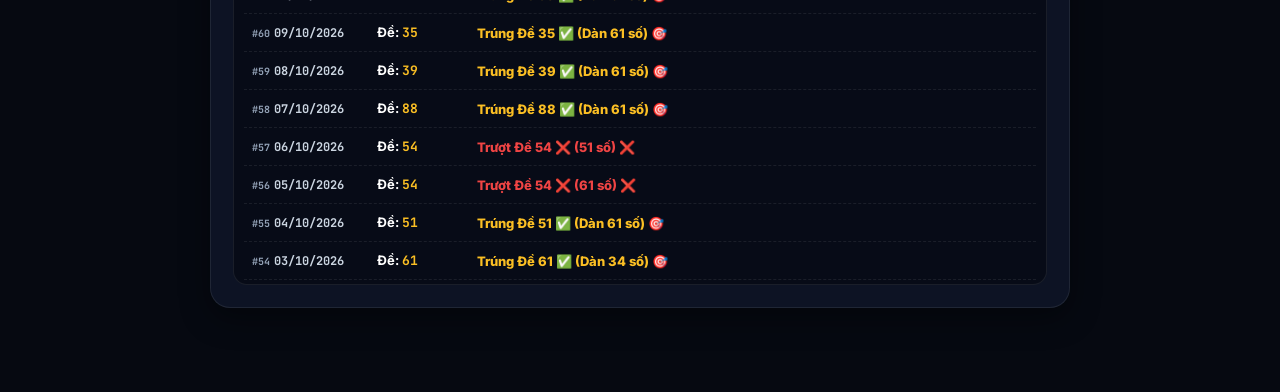
==== commit d8d34d65: "feat: Dong bo html chuan hoa chu ky 18h35-17h00 [skip ci]" ====
--- a/soi_cau_g1_g5_app.html
+++ b/soi_cau_g1_g5_app.html
@@ -2408,9 +2408,8 @@
             const min18h14 = 18 * 60 + 14;     // 18h14: 1094 phút
             const min18h35 = 18 * 60 + 35;     // 18h35: 1115 phút
 
-            // Trước 18h14 là thời gian CHỜ MỞ THƯỞNG KỲ HÔM NAY (Đặc biệt từ 17h00 đến 18h14)
-            const isWaitingForDraw = (curTotalMin < min18h14);
-            const isAfter17h = (curTotalMin >= min17h00 && curTotalMin < min18h14);
+            // CHẾ ĐỘ CHUẨN BỊ QUAY CỦA PHẦN 1: CHỈ TỪ 17H00 ĐẾN 18H14
+            const isPreparingForDraw = (curTotalMin >= min17h00 && curTotalMin < min18h14);
             const isLiveHour = (curTotalMin >= min18h14 && curTotalMin <= min18h35);
             const isAfter18h35 = (curTotalMin > min18h35);
 
@@ -2421,8 +2420,8 @@
                 curTotalMin,
                 todayStr,
                 todayFullStr,
-                isWaitingForDraw,
-                isAfter17h,
+                isPreparingForDraw,
+                isWaitingForDraw: isPreparingForDraw,
                 isLiveHour,
                 isAfter18h35
             };
@@ -2459,8 +2458,8 @@
 
             const txtDate = document.getElementById('txt-tinh-date');
             if (txtDate) {
-                // Trước 18h31: giữ ngày hôm nay
-                if (timeStatus.curTotalMin < (18 * 60 + 31)) {
+                // Trước 18h35: giữ ngày hôm nay
+                if (timeStatus.curTotalMin < (18 * 60 + 35)) {
                     txtDate.textContent = timeStatus.todayFullStr || dt.target_date;
                 } else {
                     txtDate.textContent = dt.target_date || timeStatus.todayFullStr;
@@ -2469,7 +2468,7 @@
 
             const txtBadge = document.getElementById('txt-tinh-badge');
             if (txtBadge) {
-                if (timeStatus.curTotalMin < (18 * 60 + 31)) {
+                if (timeStatus.curTotalMin < (18 * 60 + 35)) {
                     txtBadge.innerHTML = `<i class="fa-solid fa-circle-check"></i> ĐANG CÓ HIỆU LỰC (VÀO TIỀN TRƯỚC 18H15 HÔM NAY)`;
                     txtBadge.style.color = '#34d399';
                     txtBadge.style.borderColor = 'rgba(16, 185, 129, 0.4)';
@@ -2593,9 +2592,10 @@
 
             renderDanTinh(currentData.dan_tinh_4cap);
 
-            // TRƯỜNG HỢP 1: TRƯỚC 18H14 (ĐẶC BIỆT TỪ 17H00 ĐẾN 18H14)
-            // Đưa Phần 1 về CHẾ ĐỘ CHỜ MỞ THƯỞNG KỲ HÔM NAY rõ ràng cụ thể cùng đài
-            if (timeStatus.isWaitingForDraw) {
+            // TRƯỜNG HỢP 1: TỪ ĐÚNG 17H00 ĐẾN 18H14 (CHUẨN BỊ QUAY)
+            // Từ 18h35 hôm trước đến 17h00 hôm sau: Phần 1 giữ nguyên 19 giải kỳ gần nhất để tra cứu.
+            // Chỉ trong khung 17h00 - 18h14: Tự động đưa về CHẾ ĐỘ CHỜ MỞ THƯỞNG KỲ HÔM NAY.
+            if (timeStatus.isPreparingForDraw) {
                 if (dateEl) dateEl.textContent = timeStatus.todayFullStr;
                 if (badgeEl) {
                     badgeEl.innerHTML = `<i class="fa-solid fa-clock fa-fade" style="color: #fbbf24;"></i> ⏳ CHỜ MỞ THƯỞNG KỲ HÔM NAY (18H15 - 18H32)`;
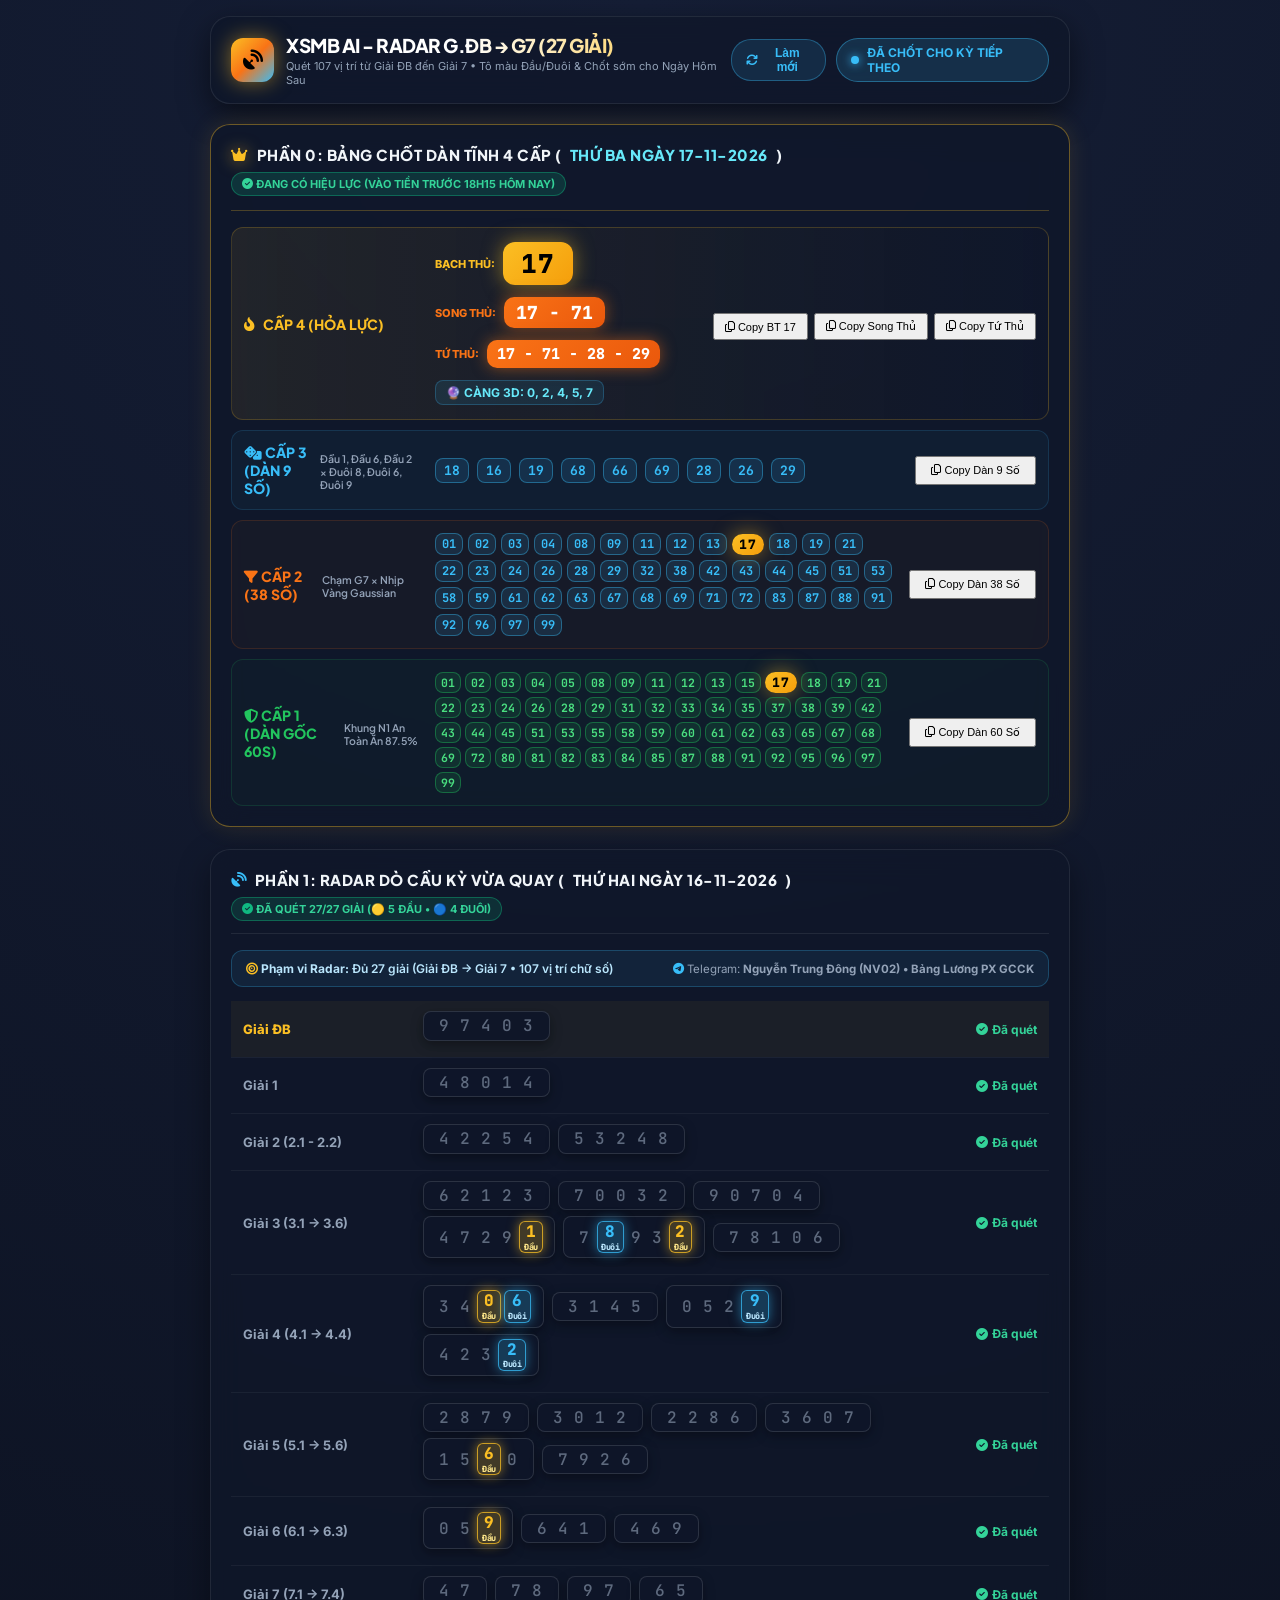
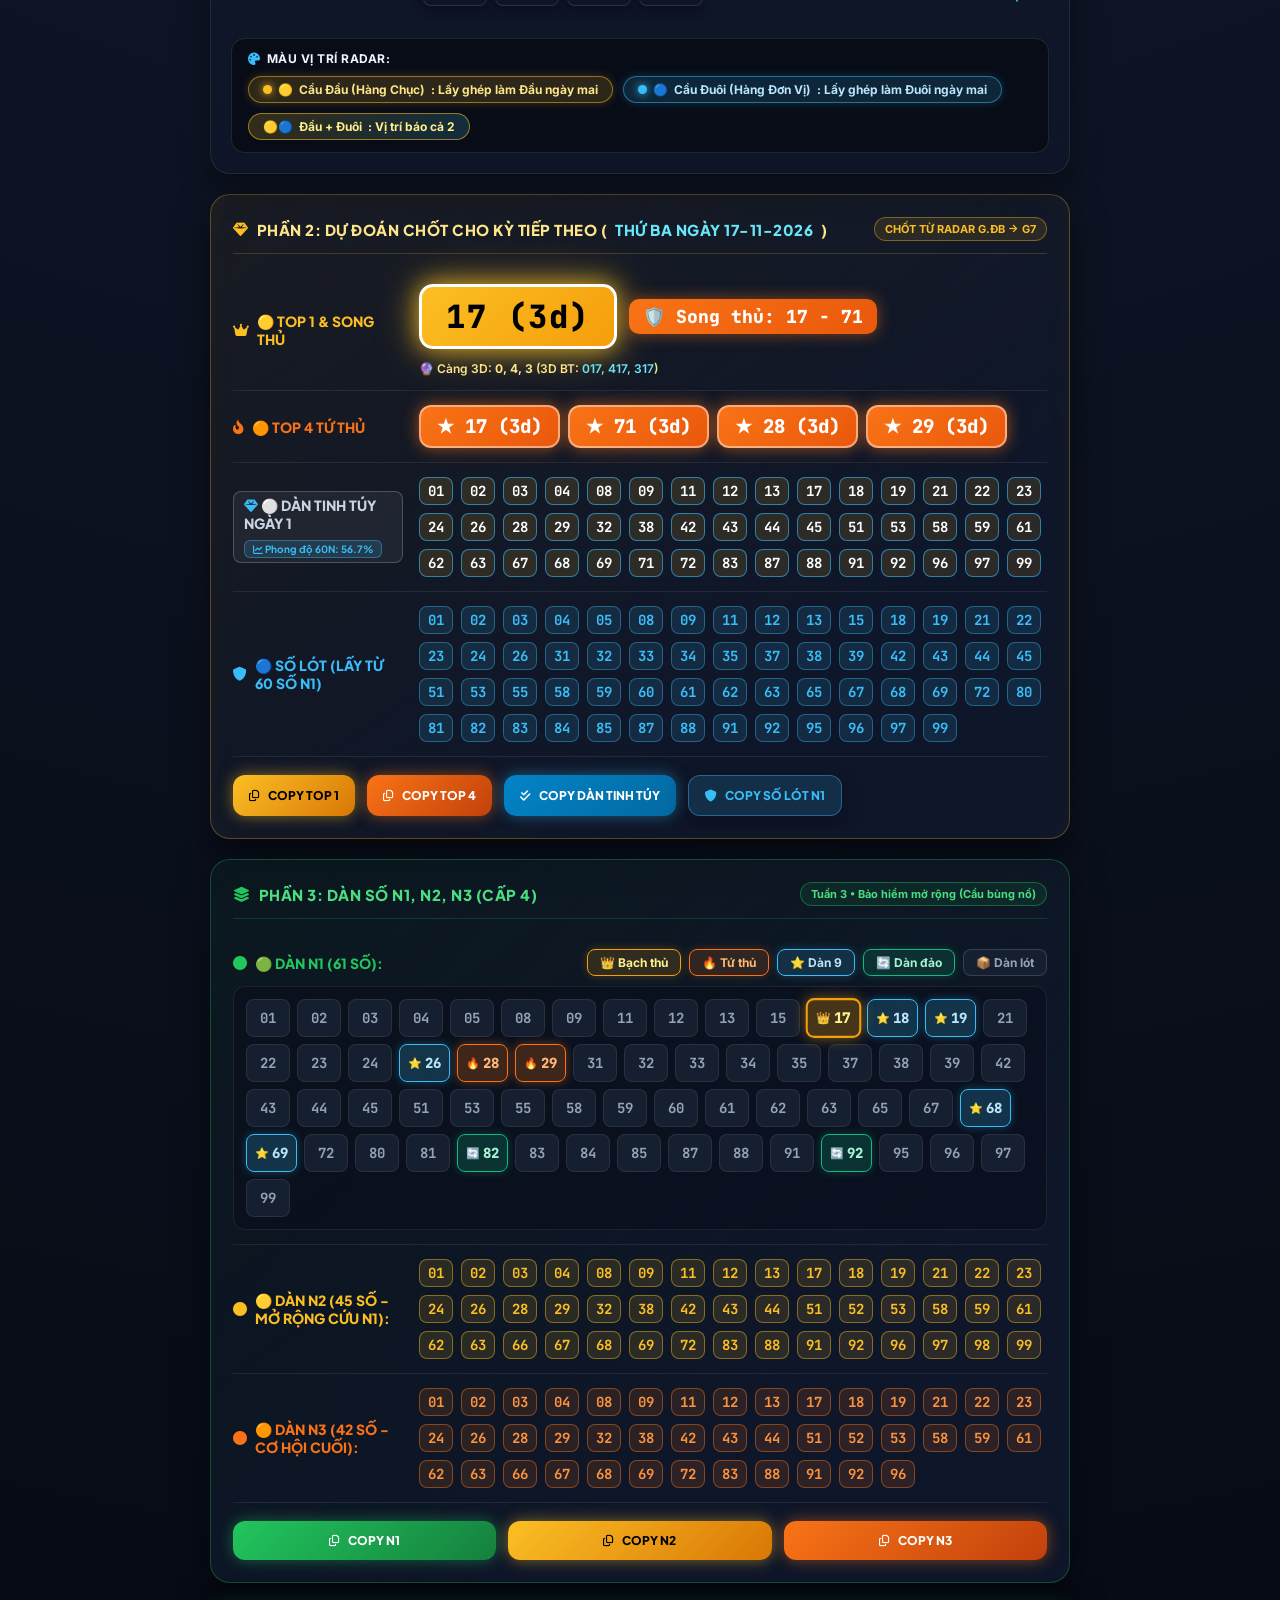
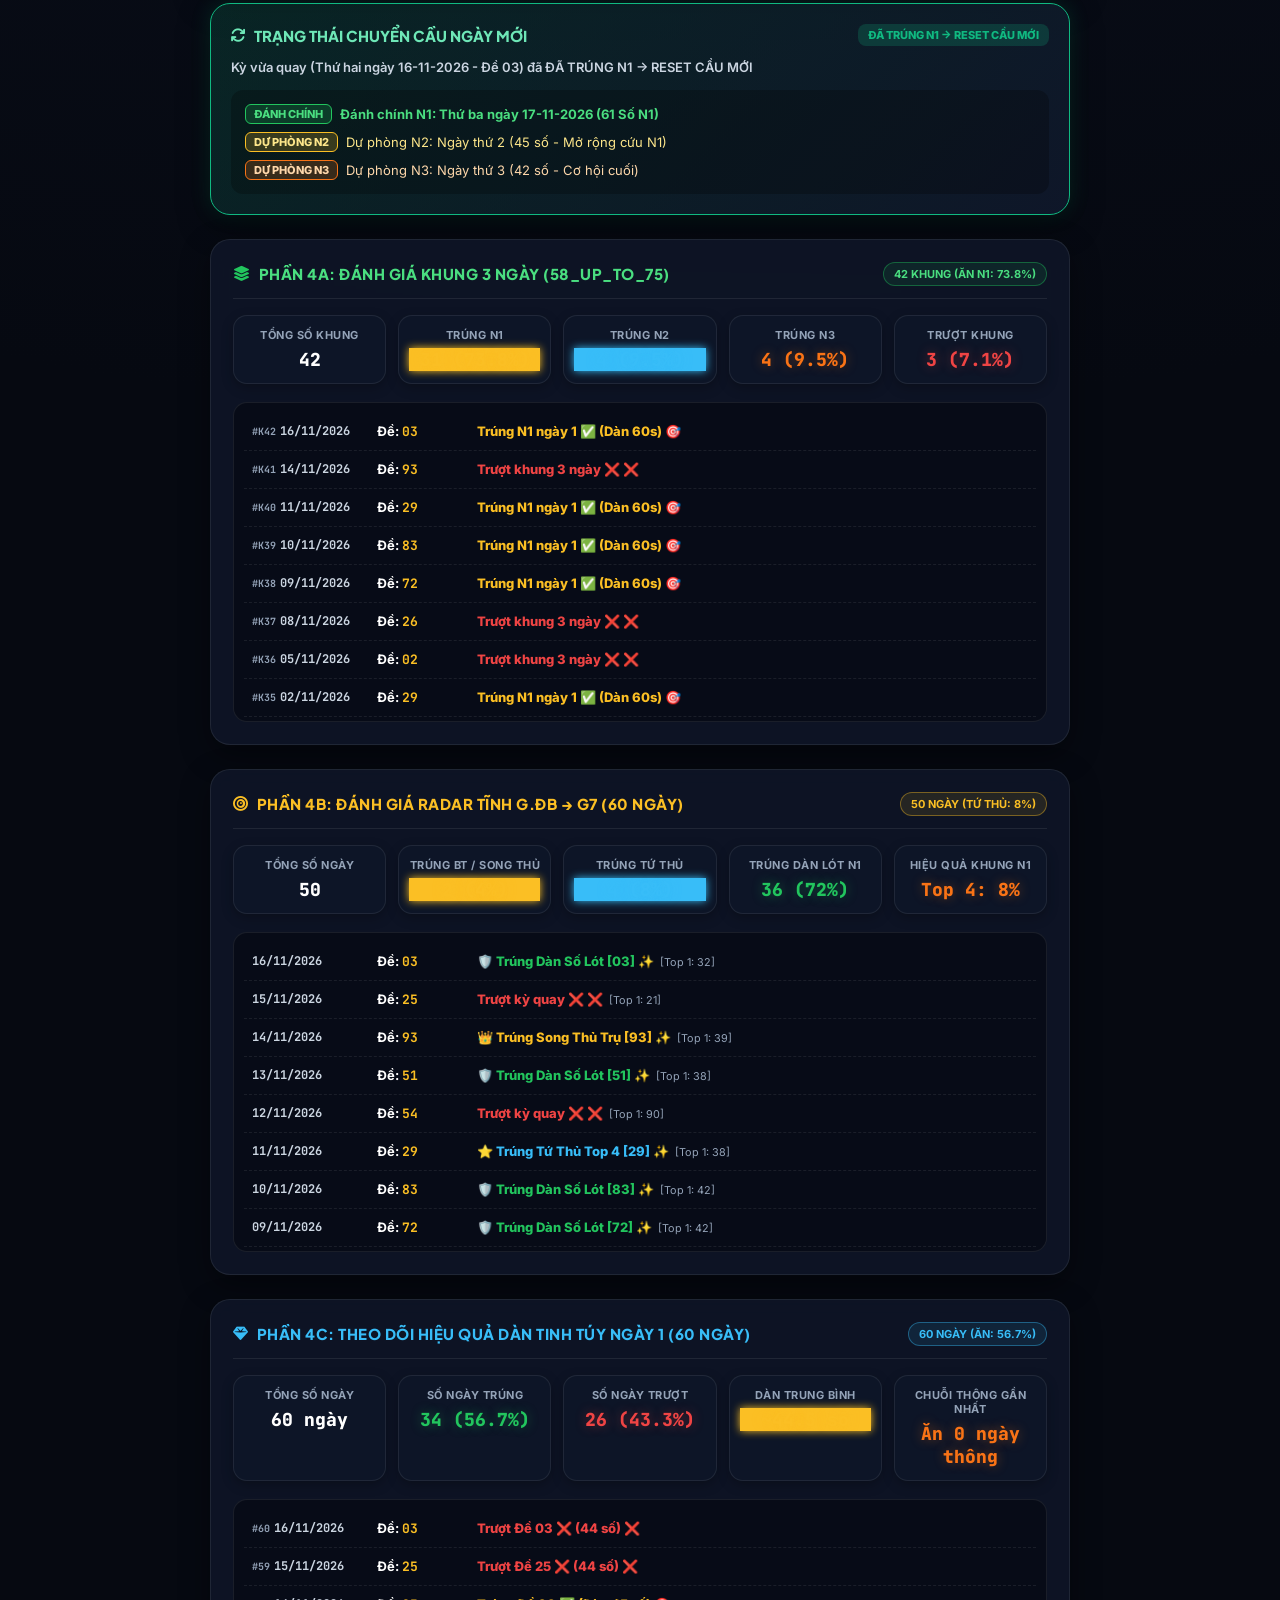
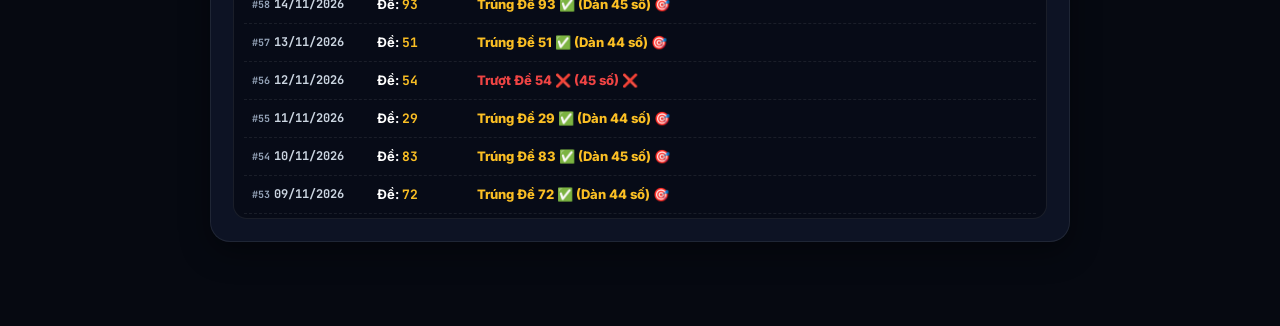
==== commit 91395f67: "auto: Cap nhat ket qua XSMB ngay 16/11/2026 18:35 & cache-busting" ====
--- a/soi_cau_g1_g5_app.html
+++ b/soi_cau_g1_g5_app.html
@@ -460,44 +460,54 @@
             z-index: 10;
         }
 
-        /* 🟡 1. CHỈ ĐẠO (3-4 NGÀY): VÀNG NEON (CẢ ĐẦU VÀ ĐUÔI CÙNG MÀU) */
-        .digit-cycle-main {
+        /* 🟡 1. MÀU CẦU ĐẦU (HÀNG CHỤC): VÀNG GOLD NỔI BẬT */
+        .digit-role-head, .digit-cycle-main {
             color: #fbbf24;
             font-weight: 900;
-            background: rgba(251, 191, 36, 0.2);
-            border: 1px solid rgba(251, 191, 36, 0.55);
-            box-shadow: 0 0 10px rgba(251, 191, 36, 0.5);
-        }
-
-        /* 🔵 2. LÓT (2 NGÀY): XANH LAM (CẢ ĐẦU VÀ ĐUÔI CÙNG MÀU) */
-        .digit-cycle-lot {
+            background: rgba(251, 191, 36, 0.22);
+            border: 1.5px solid rgba(251, 191, 36, 0.75);
+            box-shadow: 0 0 12px rgba(251, 191, 36, 0.55);
+        }
+
+        /* 🔵 2. MÀU CẦU ĐUÔI (HÀNG ĐƠN VỊ): XANH CYAN NỔI BẬT */
+        .digit-role-tail, .digit-cycle-lot {
             color: #38bdf8;
-            font-weight: 800;
-            background: rgba(56, 189, 248, 0.18);
-            border: 1px solid rgba(56, 189, 248, 0.5);
-            box-shadow: 0 0 8px rgba(56, 189, 248, 0.4);
-        }
-
-        /* ⚪ 3. THEO DÕI (1 NGÀY / MỜ): TRẮNG/MỜ */
+            font-weight: 900;
+            background: rgba(56, 189, 248, 0.22);
+            border: 1.5px solid rgba(56, 189, 248, 0.75);
+            box-shadow: 0 0 12px rgba(56, 189, 248, 0.5);
+        }
+
+        /* 🟡🔵 3. VỊ TRÍ KÉP (CẢ ĐẦU & ĐUÔI): VIỀN ĐÔI VÀNG - XANH */
+        .digit-role-both {
+            color: #ffffff;
+            font-weight: 900;
+            background: linear-gradient(135deg, rgba(251, 191, 36, 0.35) 0%, rgba(56, 189, 248, 0.35) 100%);
+            border: 1.5px solid #fbbf24;
+            box-shadow: 0 0 12px rgba(251, 191, 36, 0.6), 0 0 12px rgba(56, 189, 248, 0.6);
+        }
+
+        /* ⚪ 4. CHỮ SỐ THƯỜNG (KHÔNG THUỘC CẦU): MỜ NHẸ */
         .digit-cycle-watch {
             color: #94a3b8;
             font-weight: 500;
-            opacity: 0.65;
-        }
-
-        /* HẬU TỐ CHU KỲ (3d, 4d, 2d) DƯỚI TỪNG CHỮ SỐ */
+            opacity: 0.6;
+        }
+
+        /* NHÃN ĐẦU / ĐUÔI DƯỚI TỪNG CHỮ SỐ TRÊN RADAR */
         .digit-cycle-tag {
-            font-size: 9px;
+            font-size: 8.5px;
             font-weight: 800;
             line-height: 1;
             margin-top: 2px;
-            letter-spacing: -0.5px;
+            letter-spacing: -0.3px;
             display: inline-flex;
             align-items: center;
             justify-content: center;
         }
-        .digit-cycle-main .digit-cycle-tag { color: #fde68a; }
-        .digit-cycle-lot .digit-cycle-tag { color: #bae6fd; }
+        .digit-role-head .digit-cycle-tag, .digit-cycle-main .digit-cycle-tag { color: #fde68a; }
+        .digit-role-tail .digit-cycle-tag, .digit-cycle-lot .digit-cycle-tag { color: #bae6fd; }
+        .digit-role-both .digit-cycle-tag { color: #fef08a; }
         .digit-cycle-watch .digit-cycle-tag { color: #94a3b8; }
 
         .tag-text { display: inline; }
@@ -1550,11 +1560,11 @@
         <header class="app-header">
             <div class="header-brand">
                 <div class="brand-icon">
-                    <i class="fa-solid fa-bolt"></i>
+                    <i class="fa-solid fa-satellite-dish"></i>
                 </div>
                 <div>
-                    <h1 class="brand-title">XSMB AI - REAL-TIME RADAR</h1>
-                    <p class="brand-sub">Quay đến hết Giải 5.6 là kết thúc &amp; tự động xuất dàn</p>
+                    <h1 class="brand-title">XSMB AI - RADAR G.ĐB → G7 (27 GIẢI)</h1>
+                    <p class="brand-sub">Quét 107 vị trí từ Giải ĐB đến Giải 7 • Tô màu Đầu/Đuôi &amp; Chốt sớm cho Ngày Hôm Sau</p>
                 </div>
             </div>
             <div style="display: flex; align-items: center; gap: 10px;">
@@ -1563,41 +1573,10 @@
                 </button>
                 <div class="radar-status-badge">
                     <span class="pulse-dot"></span>
-                    <span id="txt-radar-status">QUAY ĐẾN HẾT GIẢI 5.6</span>
+                    <span id="txt-radar-status">ĐÃ CHỐT CHO KỲ TIẾP THEO</span>
                 </div>
             </div>
         </header>
-
-        <!-- THANH TRỰC TIẾP ĐÀI QUAY XSMB (TRƯỜNG QUAY SỐ 1 TĂNG BẠT HỔ) -->
-        <div class="live-broadcast-card">
-            <div class="live-broadcast-header">
-                <div class="live-badge-glow">
-                    <span class="live-dot-red"></span>
-                    <span>TRỰC TIẾP ĐÀI QUAY XSMB</span>
-                </div>
-                <div class="live-station-info">
-                    <i class="fa-solid fa-tower-broadcast" style="color: #ef4444;"></i>
-                    <span>Trường quay số 1 Tăng Bạt Hổ, Hà Nội • Đài PT-TH Hà Nội / VTC9 (18h15 - 18h35)</span>
-                </div>
-            </div>
-            <div class="live-broadcast-controls">
-                <button class="btn-live-media btn-live-video" id="btn-toggle-video" onclick="toggleLiveMedia('video')">
-                    <i class="fa-brands fa-youtube" style="color: #ef4444;"></i> Kênh Đài Quay (Video)
-                </button>
-                <button class="btn-live-media btn-live-audio" id="btn-toggle-audio" onclick="toggleLiveMedia('audio')">
-                    <i class="fa-solid fa-volume-high" style="color: #38bdf8;"></i> Nghe Tường Thuật
-                </button>
-                <button class="btn-live-media btn-live-reload" onclick="forceCheckLiveNow()">
-                    <i class="fa-solid fa-rotate" style="color: #fbbf24;"></i> Bắt Số Real-time
-                </button>
-            </div>
-            <!-- Khung nhúng Live Stream Modal / Container -->
-            <div id="mediaLiveBox" class="media-live-box" style="display: none;">
-                <div class="media-box-inner" id="mediaBoxContent">
-                    <!-- Dynamic Media Content -->
-                </div>
-            </div>
-        </div>
 
         
         <!-- PHẦN 0: BẢNG CHỐT DÀN TĨNH 4 CẤP (ĐÁNH TRƯỚC 18H15) -->
@@ -1686,33 +1665,42 @@
             </div>
         </section>
 
-        <!-- PHẦN 1: BẢNG KẾT QUẢ QUAY TRỰC TIẾP (GIẢI 1 → GIẢI 5.6) -->
+        <!-- PHẦN 1: BẢNG RADAR 27 GIẢI (GIẢI ĐB → GIẢI 7) TÔ MÀU ĐẦU & ĐUÔI -->
         <section class="section-box">
             <div class="section-header">
-                <h2><i class="fa-solid fa-list-check" style="color: #38bdf8;"></i> PHẦN 1: KẾT QUẢ QUAY TRỰC TIẾP (<span id="txt-draw-date">--/--/----</span>)</h2>
-                <span class="tag-info" id="txt-progress-badge">⏳ CHỜ MỞ THƯỞNG KỲ HÔM NAY (18H15)</span>
-            </div>
-
-            <!-- THANH THÔNG TIN ĐÀI QUAY & NGUỒN CẤP SỐ CHUẨN HOÁ -->
+                <h2><i class="fa-solid fa-satellite-dish" style="color: #38bdf8;"></i> PHẦN 1: RADAR DÒ CẦU KỲ VỪA QUAY (<span id="txt-draw-date">--/--/----</span>)</h2>
+                <span class="tag-info" id="txt-progress-badge">✅ ĐÃ QUÉT ĐỦ 27/27 GIẢI (G.ĐB → G7)</span>
+            </div>
+
+            <!-- THANH THÔNG TIN ĐÀI QUAY & TELEGRAM NHẬN TIN -->
             <div class="station-live-badge-bar" style="margin: 6px 0 14px; padding: 10px 14px; background: rgba(56, 189, 248, 0.08); border: 1px solid rgba(56, 189, 248, 0.25); border-radius: 12px; display: flex; flex-wrap: wrap; justify-content: space-between; align-items: center; gap: 8px;">
                 <div style="font-size: 12px; color: #bae6fd; font-weight: 600;">
-                    <i class="fa-solid fa-tower-broadcast" style="color: #38bdf8;"></i> 
-                    <strong>Đài XSMB:</strong> Số 1 Tăng Bạt Hổ, Hà Nội • Kênh Live: VTC9 / Hà Nội 1
+                    <i class="fa-solid fa-bullseye" style="color: #fbbf24;"></i> 
+                    <strong>Phạm vi Radar:</strong> Đủ 27 giải (Giải ĐB → Giải 7 • 107 vị trí chữ số)
                 </div>
                 <div style="font-size: 11.5px; color: #94a3b8;">
-                    <i class="fa-solid fa-server" style="color: #10b981;"></i> Nguồn cấp số AI: <strong>xosodaiphat.com &amp; api.383.im</strong> (Kép chống nghẽn)
+                    <i class="fa-brands fa-telegram" style="color: #38bdf8;"></i> Telegram: <strong>Nguyễn Trung Đông (NV02) • Bảng Lương PX GCCK</strong>
                 </div>
             </div>
 
             <table class="prize-table">
                 <tbody>
+                    <tr style="background: rgba(251, 191, 36, 0.05);">
+                        <td class="prize-name-col" style="color: #fbbf24; font-weight: 800;">Giải ĐB</td>
+                        <td class="prize-nums-col" id="live-gdb">
+                            <span class="prize-num-chip prize-waiting-chip"><span style="letter-spacing:2px; font-family:'JetBrains Mono'; opacity:0.5; font-size:12px;">• • • • •</span></span>
+                        </td>
+                        <td class="prize-status-col" id="status-gdb">
+                            <span class="badge-done"><i class="fa-solid fa-circle-check"></i> Đã quét</span>
+                        </td>
+                    </tr>
                     <tr>
                         <td class="prize-name-col">Giải 1</td>
                         <td class="prize-nums-col" id="live-g1">
                             <span class="prize-num-chip prize-waiting-chip"><span style="letter-spacing:2px; font-family:'JetBrains Mono'; opacity:0.5; font-size:12px;">• • • • •</span></span>
                         </td>
                         <td class="prize-status-col" id="status-g1">
-                            <span class="badge-waiting" style="background: rgba(148, 163, 184, 0.15); border: 1px solid rgba(148, 163, 184, 0.3); color: #94a3b8; padding: 4px 10px; border-radius: 12px; font-size: 11px; font-weight: 700;"><i class="fa-solid fa-clock"></i> Chờ quay</span>
+                            <span class="badge-done"><i class="fa-solid fa-circle-check"></i> Đã quét</span>
                         </td>
                     </tr>
                     <tr>
@@ -1722,7 +1710,7 @@
                             <span class="prize-num-chip prize-waiting-chip"><span style="letter-spacing:2px; font-family:'JetBrains Mono'; opacity:0.5; font-size:12px;">• • • • •</span></span>
                         </td>
                         <td class="prize-status-col" id="status-g2">
-                            <span class="badge-waiting" style="background: rgba(148, 163, 184, 0.15); border: 1px solid rgba(148, 163, 184, 0.3); color: #94a3b8; padding: 4px 10px; border-radius: 12px; font-size: 11px; font-weight: 700;"><i class="fa-solid fa-clock"></i> Chờ quay</span>
+                            <span class="badge-done"><i class="fa-solid fa-circle-check"></i> Đã quét</span>
                         </td>
                     </tr>
                     <tr>
@@ -1736,7 +1724,7 @@
                             <span class="prize-num-chip prize-waiting-chip"><span style="letter-spacing:2px; font-family:'JetBrains Mono'; opacity:0.5; font-size:12px;">• • • • •</span></span>
                         </td>
                         <td class="prize-status-col" id="status-g3">
-                            <span class="badge-waiting" style="background: rgba(148, 163, 184, 0.15); border: 1px solid rgba(148, 163, 184, 0.3); color: #94a3b8; padding: 4px 10px; border-radius: 12px; font-size: 11px; font-weight: 700;"><i class="fa-solid fa-clock"></i> Chờ quay</span>
+                            <span class="badge-done"><i class="fa-solid fa-circle-check"></i> Đã quét</span>
                         </td>
                     </tr>
                     <tr>
@@ -1748,7 +1736,7 @@
                             <span class="prize-num-chip prize-waiting-chip"><span style="letter-spacing:2px; font-family:'JetBrains Mono'; opacity:0.5; font-size:12px;">• • • • •</span></span>
                         </td>
                         <td class="prize-status-col" id="status-g4">
-                            <span class="badge-waiting" style="background: rgba(148, 163, 184, 0.15); border: 1px solid rgba(148, 163, 184, 0.3); color: #94a3b8; padding: 4px 10px; border-radius: 12px; font-size: 11px; font-weight: 700;"><i class="fa-solid fa-clock"></i> Chờ quay</span>
+                            <span class="badge-done"><i class="fa-solid fa-circle-check"></i> Đã quét</span>
                         </td>
                     </tr>
                     <tr>
@@ -1762,65 +1750,80 @@
                             <span class="prize-num-chip prize-waiting-chip"><span style="letter-spacing:2px; font-family:'JetBrains Mono'; opacity:0.5; font-size:12px;">• • • • •</span></span>
                         </td>
                         <td class="prize-status-col" id="status-g5">
-                            <span class="badge-waiting" style="background: rgba(148, 163, 184, 0.15); border: 1px solid rgba(148, 163, 184, 0.3); color: #94a3b8; padding: 4px 10px; border-radius: 12px; font-size: 11px; font-weight: 700;"><i class="fa-solid fa-clock"></i> Chờ quay</span>
+                            <span class="badge-done"><i class="fa-solid fa-circle-check"></i> Đã quét</span>
                         </td>
                     </tr>
                     <tr>
-                        <td class="prize-name-col" style="color: #64748b;">Giải 6 &amp; 7</td>
-                        <td class="prize-nums-col" style="color: #64748b; font-size: 13px;">
-                            [Không cần - Bỏ qua hoàn toàn]
+                        <td class="prize-name-col">Giải 6 (6.1 → 6.3)</td>
+                        <td class="prize-nums-col" id="live-g6">
+                            <span class="prize-num-chip prize-waiting-chip"><span style="letter-spacing:2px; font-family:'JetBrains Mono'; opacity:0.5; font-size:12px;">• • •</span></span>
+                            <span class="prize-num-chip prize-waiting-chip"><span style="letter-spacing:2px; font-family:'JetBrains Mono'; opacity:0.5; font-size:12px;">• • •</span></span>
+                            <span class="prize-num-chip prize-waiting-chip"><span style="letter-spacing:2px; font-family:'JetBrains Mono'; opacity:0.5; font-size:12px;">• • •</span></span>
                         </td>
-                        <td class="prize-status-col">
-                            <span class="badge-skip"><i class="fa-solid fa-ban"></i> Bỏ qua</span>
+                        <td class="prize-status-col" id="status-g6">
+                            <span class="badge-done"><i class="fa-solid fa-circle-check"></i> Đã quét</span>
                         </td>
                     </tr>
+                    <tr>
+                        <td class="prize-name-col">Giải 7 (7.1 → 7.4)</td>
+                        <td class="prize-nums-col" id="live-g7">
+                            <span class="prize-num-chip prize-waiting-chip"><span style="letter-spacing:2px; font-family:'JetBrains Mono'; opacity:0.5; font-size:12px;">• •</span></span>
+                            <span class="prize-num-chip prize-waiting-chip"><span style="letter-spacing:2px; font-family:'JetBrains Mono'; opacity:0.5; font-size:12px;">• •</span></span>
+                            <span class="prize-num-chip prize-waiting-chip"><span style="letter-spacing:2px; font-family:'JetBrains Mono'; opacity:0.5; font-size:12px;">• •</span></span>
+                            <span class="prize-num-chip prize-waiting-chip"><span style="letter-spacing:2px; font-family:'JetBrains Mono'; opacity:0.5; font-size:12px;">• •</span></span>
+                        </td>
+                        <td class="prize-status-col" id="status-g7">
+                            <span class="badge-done"><i class="fa-solid fa-circle-check"></i> Đã quét</span>
+                        </td>
+                    </tr>
+                </tbody>
             </table>
 
-            <!-- THANH CHÚ THÍCH PHÂN LOẠI CẦU (4 TRẠNG THÁI CHUẨN) -->
+            <!-- THANH CHÚ THÍCH MÀU RADAR: CHỈ THỂ HIỆN MÀU ĐẦU VÀ MÀU ĐUÔI -->
             <div class="radar-legend-bar">
                 <div class="legend-title pc-only">
-                    <i class="fa-solid fa-palette" style="color: #38bdf8;"></i> <strong>QUY TẮC CẦU:</strong>
+                    <i class="fa-solid fa-palette" style="color: #38bdf8;"></i> <strong>MÀU VỊ TRÍ RADAR:</strong>
                 </div>
                 <div class="legend-items">
-                    <span class="legend-pill pill-main"><span class="legend-dot dot-gold"></span> 🟡 <strong>Chỉ đạo (3-4d)</strong><span class="pc-only">: Vẫn lấy bình thường</span></span>
-                    <span class="legend-pill pill-lot"><span class="legend-dot dot-blue"></span> 🔵 <strong>Lót (2d)</strong><span class="pc-only">: Nổ ngày 2 → Tổng lực ngày 3</span></span>
-                    <span class="legend-pill pill-watch"><span class="legend-dot dot-dim"></span> ⚪ <strong>Theo dõi (1d)</strong><span class="pc-only">: Mới chạm ngày 1</span></span>
-                    <span class="legend-pill" style="border: 1px solid rgba(239, 68, 68, 0.4); background: rgba(239, 68, 68, 0.12); color: #f87171;"><span class="legend-dot" style="background: #ef4444;"></span> ❌ <strong>Cầu gãy</strong><span class="pc-only">: Bỏ, loại hoàn toàn</span></span>
+                    <span class="legend-pill pill-main"><span class="legend-dot dot-gold"></span> 🟡 <strong>Cầu Đầu (Hàng Chục)</strong><span class="pc-only">: Lấy ghép làm Đầu ngày mai</span></span>
+                    <span class="legend-pill pill-lot"><span class="legend-dot dot-blue"></span> 🔵 <strong>Cầu Đuôi (Hàng Đơn Vị)</strong><span class="pc-only">: Lấy ghép làm Đuôi ngày mai</span></span>
+                    <span class="legend-pill" style="border: 1px solid rgba(251, 191, 36, 0.55); background: linear-gradient(135deg, rgba(251, 191, 36, 0.18), rgba(56, 189, 248, 0.18)); color: #fef08a;">🟡🔵 <strong>Đầu + Đuôi</strong><span class="pc-only">: Vị trí báo cả 2</span></span>
                     <button class="legend-info-btn mobile-only" id="btn-legend-help" title="Nhấn để xem giải thích chi tiết">?</button>
                 </div>
             </div>
         </section>
 
-        <!-- PHẦN 2: DÀN SỐ TINH TÚY (XUẤT HIỆN SAU KHI GIẢI 5.6 KẾT THÚC) -->
+        <!-- PHẦN 2: DỰ ĐOÁN RADAR CHO NGÀY HÔM SAU (TƯƠNG TỰ DÀN ĐỘNG) -->
         <section class="tinh-tuy-box">
             <div class="section-header" style="border-color: rgba(251, 191, 36, 0.2);">
-                <h2 style="color: #fde68a;"><i class="fa-solid fa-gem" style="color: #fbbf24;"></i> PHẦN 2: DÀN SỐ TINH TÚY (GIAO THOA 60 SỐ CẤP 4)</h2>
+                <h2 style="color: #fde68a;"><i class="fa-solid fa-gem" style="color: #fbbf24;"></i> PHẦN 2: DỰ ĐOÁN CHỐT CHO KỲ TIẾP THEO (<span id="txt-pred-next-date" style="color: #67e8f9;">--/--/----</span>)</h2>
                 <span class="tag-info" style="color: #fbbf24; border-color: rgba(251, 191, 36, 0.4); background: rgba(251, 191, 36, 0.1);">
-                    ƯU TIÊN CẦU CHẠY 3-4 NGÀY
+                    CHỐT TỪ RADAR G.ĐB → G7
                 </span>
             </div>
 
-            <!-- Dòng 1: Top 1 (Vàng) -->
+            <!-- Dòng 1: Top 1 Bạch Thủ & Song Thủ Lót Lộn -->
             <div class="tier-row">
                 <div class="tier-label label-gold">
-                    <i class="fa-solid fa-crown"></i> 🟡 TOP 1 (CHỈ ĐẠO 3-4D)
-                </div>
-                <div class="tier-content">
-                    <span class="num-badge-top1-glow" id="val-top1">82 (3d)</span>
-                    <span style="font-size: 12px; color: #fde68a; font-weight: 600;">(Con số chỉ đạo mạnh nhất chu kỳ 3-4 ngày)</span>
+                    <i class="fa-solid fa-crown"></i> 🟡 TOP 1 &amp; SONG THỦ
+                </div>
+                <div class="tier-content" style="display: flex; flex-wrap: wrap; align-items: center; gap: 12px;">
+                    <span class="num-badge-top1-glow" id="val-top1" title="Bấm để sao chép Bạch thủ Top 1">32 (4d)</span>
+                    <span class="num-badge-orange" id="val-songthu" style="font-size: 18px; padding: 6px 14px; cursor: pointer;" title="Bấm để sao chép cặp Song thủ (Bạch thủ + Lót lộn)">🛡️ Song thủ: 32 - 23</span>
+                    <span style="font-size: 12px; color: #fde68a; font-weight: 600;" id="val-cang3d-inline">🔮 Càng 3D: 2, 7, 1</span>
                 </div>
             </div>
 
             <!-- Dòng 2: Top 4 (Cam) -->
             <div class="tier-row">
                 <div class="tier-label label-orange">
-                    <i class="fa-solid fa-fire-flame-curved"></i> 🟠 TOP 4 (CHỈ ĐẠO 3-4D)
+                    <i class="fa-solid fa-fire-flame-curved"></i> 🟠 TOP 4 TỨ THỦ
                 </div>
                 <div class="tier-content" id="list-top4">
-                    <span class="num-badge-orange">★ 82 (3d)</span>
-                    <span class="num-badge-orange">★ 32 (3d)</span>
-                    <span class="num-badge-orange">★ 87 (3d)</span>
-                    <span class="num-badge-orange">★ 37 (3d)</span>
+                    <span class="num-badge-orange">★ 32 (4d)</span>
+                    <span class="num-badge-orange">★ 83 (4d)</span>
+                    <span class="num-badge-orange">★ 87 (4d)</span>
+                    <span class="num-badge-orange">★ 38 (4d)</span>
                 </div>
             </div>
 
@@ -1976,23 +1979,23 @@
             <div class="tong-quan">
                 <div class="stat-card">
                     <div class="stat-label">Tổng số khung</div>
-                    <div class="stat-value" id="k-stat-tong">31</div>
+                    <div class="stat-value" id="k-stat-tong">41</div>
                 </div>
                 <div class="stat-card">
                     <div class="stat-label">Trúng N1</div>
-                    <div class="stat-value gold" id="k-stat-n1">24 (77.4%)</div>
+                    <div class="stat-value gold" id="k-stat-n1">30 (73.2%)</div>
                 </div>
                 <div class="stat-card">
                     <div class="stat-label">Trúng N2</div>
-                    <div class="stat-value blue" id="k-stat-n2">1 (3.2%)</div>
+                    <div class="stat-value blue" id="k-stat-n2">4 (9.8%)</div>
                 </div>
                 <div class="stat-card">
                     <div class="stat-label">Trúng N3</div>
-                    <div class="stat-value orange" id="k-stat-n3">0 (0.0%)</div>
+                    <div class="stat-value orange" id="k-stat-n3">4 (9.8%)</div>
                 </div>
                 <div class="stat-card">
                     <div class="stat-label">Trượt khung</div>
-                    <div class="stat-value red" id="k-stat-truot">6 (19.4%)</div>
+                    <div class="stat-value red" id="k-stat-truot">3 (7.3%)</div>
                 </div>
             </div>
 
@@ -2002,12 +2005,12 @@
             </div>
         </section>
 
-        <!-- PHẦN 4B: ĐÁNH GIÁ SOI TRỰC TIẾP (BẠCH THỦ & TỨ THỦ G1-G5) -->
+        <!-- PHẦN 4B: ĐÁNH GIÁ RADAR G.ĐB → G7 (BẠCH THỦ & TỨ THỦ) -->
         <section class="history-box" id="sec-soi-truc-tiep">
             <div class="section-header">
-                <h2 style="color: #fbbf24;"><i class="fa-solid fa-bullseye" style="color: #fbbf24;"></i> PHẦN 4B: ĐÁNH GIÁ SOI TRỰC TIẾP (BẠCH THỦ &amp; TỨ THỦ)</h2>
+                <h2 style="color: #fbbf24;"><i class="fa-solid fa-bullseye" style="color: #fbbf24;"></i> PHẦN 4B: ĐÁNH GIÁ RADAR TĨNH G.ĐB → G7 (60 NGÀY)</h2>
                 <span class="tag-info" id="badge-direct-summary" style="color: #fbbf24; border-color: rgba(251, 191, 36, 0.4); background: rgba(251, 191, 36, 0.1);">
-                    RADAR G1→G5 LIVE
+                    RADAR G.ĐB → G7 (27 GIẢI)
                 </span>
             </div>
 
@@ -2015,23 +2018,23 @@
             <div class="tong-quan">
                 <div class="stat-card">
                     <div class="stat-label">Tổng số ngày</div>
-                    <div class="stat-value" id="d-stat-tong">31</div>
+                    <div class="stat-value" id="d-stat-tong">60</div>
                 </div>
                 <div class="stat-card">
-                    <div class="stat-label">Trúng Bạch Thủ</div>
-                    <div class="stat-value gold" id="d-stat-bt">11 (35.5%)</div>
+                    <div class="stat-label">Trúng BT / Song Thủ</div>
+                    <div class="stat-value gold" id="d-stat-bt">2 (3.3%)</div>
                 </div>
                 <div class="stat-card">
                     <div class="stat-label">Trúng Tứ Thủ</div>
-                    <div class="stat-value blue" id="d-stat-tt">21 (67.7%)</div>
+                    <div class="stat-value blue" id="d-stat-tt">4 (6.7%)</div>
                 </div>
                 <div class="stat-card">
-                    <div class="stat-label">Trúng Dàn Lót</div>
-                    <div class="stat-value green" id="d-stat-lot">25 (80.6%)</div>
+                    <div class="stat-label">Trúng Dàn Lót N1</div>
+                    <div class="stat-value green" id="d-stat-lot">44 (73.3%)</div>
                 </div>
                 <div class="stat-card">
-                    <div class="stat-label">Hiệu Quả Tinh Túy</div>
-                    <div class="stat-value orange" id="d-stat-rate">Top 4: 67.7%</div>
+                    <div class="stat-label">Hiệu Quả Khung N1</div>
+                    <div class="stat-value orange" id="d-stat-rate">Ăn N1: 73.3%</div>
                 </div>
             </div>
 
@@ -2058,19 +2061,19 @@
                 </div>
                 <div class="stat-card">
                     <div class="stat-label">Số ngày Trúng</div>
-                    <div class="stat-value green" id="tt-stat-trung">52 (86.7%)</div>
+                    <div class="stat-value green" id="tt-stat-trung">34 (56.7%)</div>
                 </div>
                 <div class="stat-card">
                     <div class="stat-label">Số ngày Trượt</div>
-                    <div class="stat-value red" id="tt-stat-truot">8 (13.3%)</div>
+                    <div class="stat-value red" id="tt-stat-truot">26 (43.3%)</div>
                 </div>
                 <div class="stat-card">
                     <div class="stat-label">Dàn trung bình</div>
-                    <div class="stat-value gold" id="tt-stat-avg">~34 số</div>
+                    <div class="stat-value gold" id="tt-stat-avg">~44.5 số</div>
                 </div>
                 <div class="stat-card">
                     <div class="stat-label">Chuỗi Thông Gần Nhất</div>
-                    <div class="stat-value orange" id="tt-stat-streak">Ăn 6 ngày thông</div>
+                    <div class="stat-value orange" id="tt-stat-streak">Ăn 0 ngày thông</div>
                 </div>
             </div>
 
@@ -2589,150 +2592,115 @@
             const badgeEl = document.getElementById('txt-progress-badge');
             const radarStatusEl = document.getElementById('txt-radar-status');
             const dateEl = document.getElementById('txt-draw-date');
+            const nextDateEl = document.getElementById('txt-pred-next-date');
 
             renderDanTinh(currentData.dan_tinh_4cap);
 
-            // TRƯỜNG HỢP 1: TỪ ĐÚNG 17H00 ĐẾN 18H14 (CHUẨN BỊ QUAY)
-            // Từ 18h35 hôm trước đến 17h00 hôm sau: Phần 1 giữ nguyên 19 giải kỳ gần nhất để tra cứu.
-            // Chỉ trong khung 17h00 - 18h14: Tự động đưa về CHẾ ĐỘ CHỜ MỞ THƯỞNG KỲ HÔM NAY.
-            if (timeStatus.isPreparingForDraw) {
-                if (dateEl) dateEl.textContent = timeStatus.todayFullStr;
-                if (badgeEl) {
-                    badgeEl.innerHTML = `<i class="fa-solid fa-clock fa-fade" style="color: #fbbf24;"></i> ⏳ CHỜ MỞ THƯỞNG KỲ HÔM NAY (18H15 - 18H32)`;
-                    badgeEl.style.background = 'rgba(245, 158, 11, 0.2)';
-                    badgeEl.style.color = '#fbbf24';
-                    badgeEl.style.borderColor = 'rgba(245, 158, 11, 0.5)';
-                }
-                if (radarStatusEl) radarStatusEl.textContent = 'CHỜ MỞ THƯỞNG 18H15';
-
-                // Bảng giải Phần 1: Render toàn bộ 19 ô giải dạng chờ • • • • •
-                renderPrizeWithHighlights('live-g1', ['G1'], []);
-                renderPrizeWithHighlights('live-g2', ['G2.1', 'G2.2'], []);
-                renderPrizeWithHighlights('live-g3', ['G3.1', 'G3.2', 'G3.3', 'G3.4', 'G3.5', 'G3.6'], []);
-                renderPrizeWithHighlights('live-g4', ['G4.1', 'G4.2', 'G4.3', 'G4.4'], []);
-                renderPrizeWithHighlights('live-g5', ['G5.1', 'G5.2', 'G5.3', 'G5.4', 'G5.5', 'G5.6'], []);
-
-                ['status-g1', 'status-g2', 'status-g3', 'status-g4', 'status-g5'].forEach(id => {
-                    const el = document.getElementById(id);
-                    if (el) el.innerHTML = `<span class="badge-waiting" style="background: rgba(148, 163, 184, 0.15); border: 1px solid rgba(148, 163, 184, 0.3); color: #94a3b8; padding: 4px 10px; border-radius: 12px; font-size: 11px; font-weight: 700;"><i class="fa-solid fa-clock"></i> Chờ quay</span>`;
-                });
-
-                // Phần 2: Hiển thị thông báo chờ khóa chốt G5.6
-                const elTop1 = document.getElementById('val-top1');
-                if (elTop1) elTop1.textContent = '⚡ Chờ nổ G1 → G5.6 (~18h24)';
-                const containerTop4 = document.getElementById('list-top4');
-                if (containerTop4) {
-                    containerTop4.innerHTML = '<span style="color:#fbbf24; font-size:12px; font-weight:700;"><i class="fa-solid fa-bolt fa-fade"></i> Chờ nổ G1 → G5.6 lúc 18h15 - 18h24 để khóa chốt Top 4</span>';
-                }
-                const containerTinhTuy = document.getElementById('list-tinhtuy-ngay1');
-                if (containerTinhTuy) {
-                    containerTinhTuy.innerHTML = '<span style="color:#94a3b8; font-size:12px;"><i class="fa-solid fa-hourglass-half"></i> Sẽ xuất hiện ngay sau khi hoàn tất Giải 5.6 (~18h24)</span>';
-                }
-                const containerLot = document.getElementById('list-lot');
-                if (containerLot) {
-                    containerLot.innerHTML = '<span style="color:#94a3b8; font-size:12px;">Sẽ xuất hiện sau G5.6</span>';
-                }
-
-                // Phần 3: Dàn N1 áp dụng phân cấp theo Dàn Tĩnh Cấp 4
-                renderDan(currentData.dan_n1, 'dan-n1');
-                renderDan(currentData.dan_n2, 'dan-n2');
-                renderDan(currentData.dan_n3, 'dan-n3');
-                renderDan(currentData.dan_n1, 'list-n1');
-                renderDan(currentData.dan_n2, 'list-n2');
-                renderDan(currentData.dan_n3, 'list-n3');
-                return;
-            }
-
-            // TRƯỜNG HỢP 2: TRONG GIỜ QUAY (18H14 - 18H35) HOẶC SAU 18H35
             if (dateEl) dateEl.textContent = currentData.target_date || timeStatus.todayFullStr;
-
-            const filled = currentData.filled_count !== undefined ? currentData.filled_count : 19;
-            const total = currentData.total_count || 19;
-            const isG5Done = currentData.is_g5_finished || (filled >= 19);
+            if (nextDateEl) {
+                nextDateEl.textContent = currentData.next_date || (currentData.dan_tinh_4cap && currentData.dan_tinh_4cap.target_date) || timeStatus.todayFullStr;
+            }
+
+            const txtTinhDate = document.getElementById('txt-tinh-date');
+            if (txtTinhDate && currentData.next_date) {
+                txtTinhDate.textContent = currentData.next_date;
+            }
+
+            const hCnt = currentData.head_count || 0;
+            const tCnt = currentData.tail_count || 0;
 
             if (badgeEl) {
-                if (!isG5Done && filled < total) {
-                    badgeEl.innerHTML = `<i class="fa-solid fa-bolt fa-fade" style="color: #fbbf24;"></i> ĐANG QUAY: ${filled}/${total} GIẢI`;
-                    badgeEl.style.background = 'rgba(245, 158, 11, 0.2)';
-                    badgeEl.style.color = '#fbbf24';
-                    badgeEl.style.borderColor = 'rgba(245, 158, 11, 0.5)';
-                    if (radarStatusEl) radarStatusEl.textContent = `ĐANG QUAY ${filled}/${total} GIẢI`;
-                } else {
-                    badgeEl.innerHTML = `<i class="fa-solid fa-circle-check" style="color: #10b981;"></i> 19/19 GIẢI (ĐÃ HOÀN TẤT G5.6 - ĐÃ CHỐT DÀN)`;
-                    badgeEl.style.background = 'rgba(16, 185, 129, 0.15)';
-                    badgeEl.style.color = '#34d399';
-                    badgeEl.style.borderColor = 'rgba(16, 185, 129, 0.4)';
-                    if (radarStatusEl) radarStatusEl.textContent = `HOÀN TẤT G5.6 - ĐÃ CHỐT DÀN`;
-                }
-            }
-
-            // PHẦN 1: Bảng kết quả Live với Highlight vị trí
+                badgeEl.innerHTML = `<i class="fa-solid fa-circle-check" style="color: #10b981;"></i> ĐÃ QUÉT 27/27 GIẢI (🟡 ${hCnt} ĐẦU • 🔵 ${tCnt} ĐUÔI)`;
+                badgeEl.style.background = 'rgba(16, 185, 129, 0.15)';
+                badgeEl.style.color = '#34d399';
+                badgeEl.style.borderColor = 'rgba(16, 185, 129, 0.4)';
+                if (radarStatusEl) radarStatusEl.textContent = `ĐÃ CHỐT CHO KỲ TIẾP THEO`;
+            }
+
+            // PHẦN 1: Bảng kết quả đủ 27 giải từ Giải ĐB đến hết Giải 7 với Highlight màu Đầu (Vàng) & Đuôi (Xanh)
             const lp = currentData.live_prizes || {};
+            renderPrizeWithHighlights('live-gdb', ['GDB'], [lp.gdb || currentData.cur_db]);
             renderPrizeWithHighlights('live-g1', ['G1'], [lp.g1]);
             renderPrizeWithHighlights('live-g2', ['G2.1', 'G2.2'], lp.g2 || []);
             renderPrizeWithHighlights('live-g3', ['G3.1', 'G3.2', 'G3.3', 'G3.4', 'G3.5', 'G3.6'], lp.g3 || []);
             renderPrizeWithHighlights('live-g4', ['G4.1', 'G4.2', 'G4.3', 'G4.4'], lp.g4 || []);
             renderPrizeWithHighlights('live-g5', ['G5.1', 'G5.2', 'G5.3', 'G5.4', 'G5.5', 'G5.6'], lp.g5 || []);
+            renderPrizeWithHighlights('live-g6', ['G6.1', 'G6.2', 'G6.3'], lp.g6 || []);
+            renderPrizeWithHighlights('live-g7', ['G7.1', 'G7.2', 'G7.3', 'G7.4'], lp.g7 || []);
 
             // Cập nhật trạng thái từng giải
             const updateStatusCol = (id, hasValue) => {
                 const el = document.getElementById(id);
                 if (!el) return;
                 if (hasValue) {
-                    el.innerHTML = `<span class="badge-done"><i class="fa-solid fa-circle-check"></i> Đã quay</span>`;
+                    el.innerHTML = `<span class="badge-done"><i class="fa-solid fa-circle-check"></i> Đã quét</span>`;
                 } else {
-                    el.innerHTML = `<span class="badge-waiting" style="background: rgba(148, 163, 184, 0.15); border: 1px solid rgba(148, 163, 184, 0.3); color: #94a3b8; padding: 4px 10px; border-radius: 12px; font-size: 11px; font-weight: 700;"><i class="fa-solid fa-clock"></i> Chờ quay</span>`;
+                    el.innerHTML = `<span class="badge-waiting" style="background: rgba(148, 163, 184, 0.15); border: 1px solid rgba(148, 163, 184, 0.3); color: #94a3b8; padding: 4px 10px; border-radius: 12px; font-size: 11px; font-weight: 700;"><i class="fa-solid fa-clock"></i> Chờ KQ</span>`;
                 }
             };
+            updateStatusCol('status-gdb', Boolean(lp.gdb || currentData.cur_db));
             updateStatusCol('status-g1', Boolean(lp.g1));
             updateStatusCol('status-g2', Array.isArray(lp.g2) && lp.g2.length >= 2);
             updateStatusCol('status-g3', Array.isArray(lp.g3) && lp.g3.length >= 6);
             updateStatusCol('status-g4', Array.isArray(lp.g4) && lp.g4.length >= 4);
             updateStatusCol('status-g5', Array.isArray(lp.g5) && lp.g5.length >= 6);
-
-            // PHẦN 2: DÀN SỐ TINH TÚY (Khóa chốt sau G5.6)
-            let top1Val = currentData.top_1_display || (currentData.top_1 ? `${currentData.top_1} (3d)` : '');
-            if (!top1Val) {
-                if (!isG5Done) {
-                    top1Val = '⚡ Đang quay... (Chốt sau G5.6)';
-                } else {
-                    top1Val = '--';
+            updateStatusCol('status-g6', Array.isArray(lp.g6) && lp.g6.length >= 3);
+            updateStatusCol('status-g7', Array.isArray(lp.g7) && lp.g7.length >= 4);
+
+            // PHẦN 2: DÀN SỐ DỰ ĐOÁN NGÀY HÔM SAU (Tương tự Dàn Động)
+            let top1Val = currentData.top_1_display || (currentData.top_1 ? `${currentData.top_1} (3d)` : '--');
+            const elTop1 = document.getElementById('val-top1');
+            if (elTop1) {
+                elTop1.textContent = top1Val;
+                elTop1.onclick = () => copyText(currentData.top_1 || '', 'Đã sao chép Bạch thủ Top 1: ' + currentData.top_1);
+            }
+
+            const elSongThu = document.getElementById('val-songthu');
+            if (elSongThu) {
+                const stArr = currentData.song_thu || (currentData.top_1 && currentData.lot_lon ? [currentData.top_1, currentData.lot_lon] : []);
+                if (stArr.length > 0) {
+                    elSongThu.textContent = `🛡️ Song thủ: ${stArr.join(' - ')}`;
+                    elSongThu.onclick = () => copyText(stArr.join(', '), 'Đã sao chép cặp Song thủ: ' + stArr.join(' - '));
                 }
             }
-            document.getElementById('val-top1').textContent = top1Val;
+
+            const elCangInline = document.getElementById('val-cang3d-inline');
+            if (elCangInline && currentData.cang_3d_info) {
+                const c3 = currentData.cang_3d_info.top3_cang || [];
+                const cBt = currentData.cang_3d_info.cang_bt_3s || [];
+                elCangInline.innerHTML = `🔮 Càng 3D: <strong>${c3.join(', ')}</strong> ${cBt.length ? `(3D BT: <span style="color:#67e8f9; cursor:pointer;" onclick="copyText('${cBt.join(', ')}', 'Đã copy 3D Bạch thủ')">${cBt.join(', ')}</span>)` : ''}`;
+            }
 
             let top4List = currentData.top_4_display || (currentData.top_4 || []).map(x => `★ ${x} (3d)`);
             const containerTop4 = document.getElementById('list-top4');
             if (containerTop4) {
                 containerTop4.innerHTML = '';
-                if (top4List.length === 0 && !isG5Done) {
-                    containerTop4.innerHTML = '<span style="color:#fbbf24; font-size:12px; font-weight:700;"><i class="fa-solid fa-bolt fa-fade"></i> Đang quét vị trí cầu... (Chốt sau G5.6)</span>';
-                } else {
-                    top4List.forEach(itemStr => {
-                        const badge = document.createElement('span');
-                        badge.className = 'num-badge-top4-star';
-                        badge.textContent = itemStr;
-                        containerTop4.appendChild(badge);
-                    });
-                }
+                top4List.forEach(itemStr => {
+                    const badge = document.createElement('span');
+                    badge.className = 'num-badge-top4-star';
+                    badge.textContent = itemStr;
+                    const m = String(itemStr).match(/\d{2}/);
+                    if (m) {
+                        badge.onclick = () => copyText(m[0], 'Đã sao chép số ' + m[0]);
+                    }
+                    containerTop4.appendChild(badge);
+                });
             }
 
             const tinhtuyList = currentData.dan_ngay_1_tinhtuy || currentData.dan_giao_thoa || [];
             const containerTinhTuy = document.getElementById('list-tinhtuy-ngay1');
             if (containerTinhTuy) {
                 containerTinhTuy.innerHTML = '';
-                if (tinhtuyList.length === 0 && !isG5Done) {
-                    containerTinhTuy.innerHTML = '<span style="color:#94a3b8; font-size:12px;"><i class="fa-solid fa-spinner fa-spin"></i> Đang tổng hợp các vị trí nổ...</span>';
-                } else {
-                    tinhtuyList.forEach(itemStr => {
-                        const badge = document.createElement('span');
-                        badge.className = 'num-badge-yellow';
-                        badge.style.borderColor = 'rgba(56, 189, 248, 0.6)';
-                        badge.style.color = '#fff';
-                        badge.textContent = itemStr;
-                        containerTinhTuy.appendChild(badge);
-                    });
-                }
+                tinhtuyList.forEach(itemStr => {
+                    const badge = document.createElement('span');
+                    badge.className = 'num-badge-yellow';
+                    badge.style.borderColor = 'rgba(56, 189, 248, 0.6)';
+                    badge.style.color = '#fff';
+                    badge.style.cursor = 'pointer';
+                    badge.textContent = itemStr;
+                    badge.onclick = () => copyText(itemStr, 'Đã sao chép số ' + itemStr);
+                    containerTinhTuy.appendChild(badge);
+                });
             }
 
             const lotList = currentData.dan_lot || [];
@@ -2742,7 +2710,9 @@
                 lotList.forEach(itemStr => {
                     const badge = document.createElement('span');
                     badge.className = 'num-badge-blue';
+                    badge.style.cursor = 'pointer';
                     badge.textContent = itemStr;
+                    badge.onclick = () => copyText(itemStr, 'Đã sao chép số ' + itemStr);
                     containerLot.appendChild(badge);
                 });
             }
@@ -2917,40 +2887,33 @@
                     digitSpan.appendChild(charSpan);
 
                     if (info) {
-                        const cycle = info.cycle || 1;
-                        let dotChar = '○';
-                        let dotClass = 'dot-dim-sm';
-                        // 1. Chỉ đạo (3-4 ngày) -> 🟡 VÀNG
-                        if (info.color_type === 'cycle_main' || cycle >= 3) {
-                            digitSpan.classList.add('digit-cycle-main');
-                            dotChar = '●';
-                            dotClass = 'dot-gold-sm';
+                        const role = info.role || (info.color_type === 'role_head' ? 'head' : (info.color_type === 'role_tail' ? 'tail' : 'head'));
+                        const tagLabel = info.tag_label || (role === 'both' ? 'Đ+Đ' : (role === 'head' ? 'Đầu' : 'Đuôi'));
+                        // 1. Vị trí trùng cả Cầu Đầu & Cầu Đuôi -> 🟡🔵 VÀNG-XANH
+                        if (role === 'both' || info.color_type === 'role_both') {
+                            digitSpan.classList.add('digit-role-both');
                             const tag = document.createElement('span');
                             tag.className = 'digit-cycle-tag';
-                            tag.innerHTML = `<span class="tag-text">${cycle}d</span><span class="tag-dot ${dotClass}">${dotChar}</span>`;
+                            tag.innerHTML = `<span class="tag-text">${tagLabel}</span>`;
                             digitSpan.appendChild(tag);
                         }
-                        // 2. Lót (2 ngày) -> 🔵 XANH
-                        else if (info.color_type === 'cycle_lot' || cycle === 2) {
-                            digitSpan.classList.add('digit-cycle-lot');
-                            dotChar = '●';
-                            dotClass = 'dot-blue-sm';
+                        // 2. Vị trí Cầu Đầu (Hàng Chục) -> 🟡 VÀNG GOLD
+                        else if (role === 'head' || info.color_type === 'role_head') {
+                            digitSpan.classList.add('digit-role-head');
                             const tag = document.createElement('span');
                             tag.className = 'digit-cycle-tag';
-                            tag.innerHTML = `<span class="tag-text">2d</span><span class="tag-dot ${dotClass}">${dotChar}</span>`;
+                            tag.innerHTML = `<span class="tag-text">${tagLabel}</span>`;
                             digitSpan.appendChild(tag);
                         }
-                        // 3. Theo dõi (1 ngày) -> ⚪ TRẮNG / MỜ
+                        // 3. Vị trí Cầu Đuôi (Hàng Đơn Vị) -> 🔵 XANH CYAN
                         else {
-                            digitSpan.classList.add('digit-cycle-watch');
-                            dotChar = '○';
-                            dotClass = 'dot-dim-sm';
+                            digitSpan.classList.add('digit-role-tail');
                             const tag = document.createElement('span');
                             tag.className = 'digit-cycle-tag';
-                            tag.innerHTML = `<span class="tag-text">1d</span><span class="tag-dot ${dotClass}">${dotChar}</span>`;
+                            tag.innerHTML = `<span class="tag-text">${tagLabel}</span>`;
                             digitSpan.appendChild(tag);
                         }
-                        digitSpan.setAttribute('title', info.tooltip || `${code} vị trí ${posIdx}: ${char} (${cycle}d)`);
+                        digitSpan.setAttribute('title', info.tooltip || `${code} vị trí ${posIdx}: ${char} (${tagLabel})`);
                     } else {
                         digitSpan.classList.add('digit-cycle-watch');
                     }
@@ -3119,7 +3082,7 @@
             const btnLegendHelp = document.getElementById('btn-legend-help');
             if (btnLegendHelp) {
                 btnLegendHelp.onclick = () => {
-                    showToast('🟡 Chỉ đạo (3-4 ngày): Vẫn lấy bình thường | 🔵 Lót (2 ngày): Nổ ngày 2 → Tổng lực ngày 3 | ⚪ Theo dõi (1 ngày): Mới chạm ngày 1 | ❌ Cầu gãy: Loại bỏ hoàn toàn');
+                    showToast('🟡 Màu Vàng: Vị trí Cầu Đầu (Hàng Chục) | 🔵 Màu Xanh: Vị trí Cầu Đuôi (Hàng Đơn Vị) | 🟡🔵 Vàng-Xanh: Vị trí báo cả Đầu & Đuôi');
                 };
             }
         }
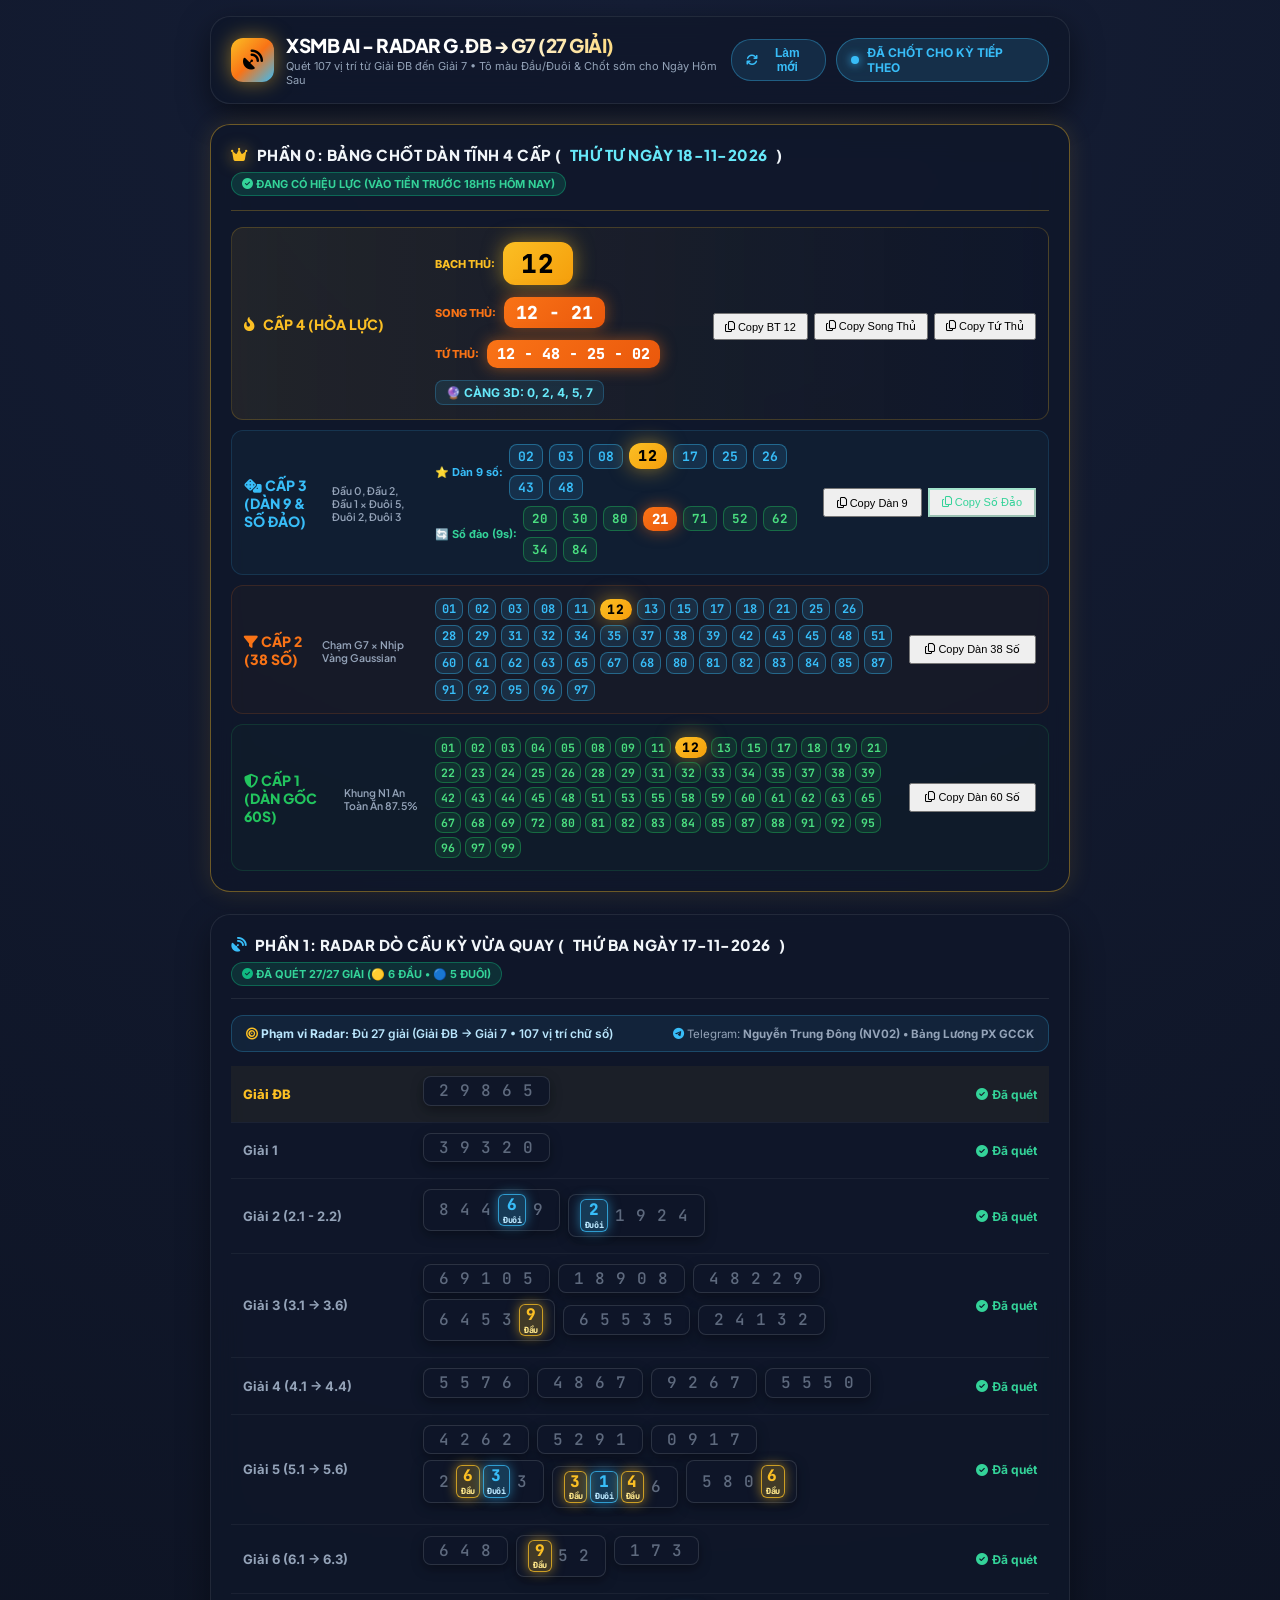
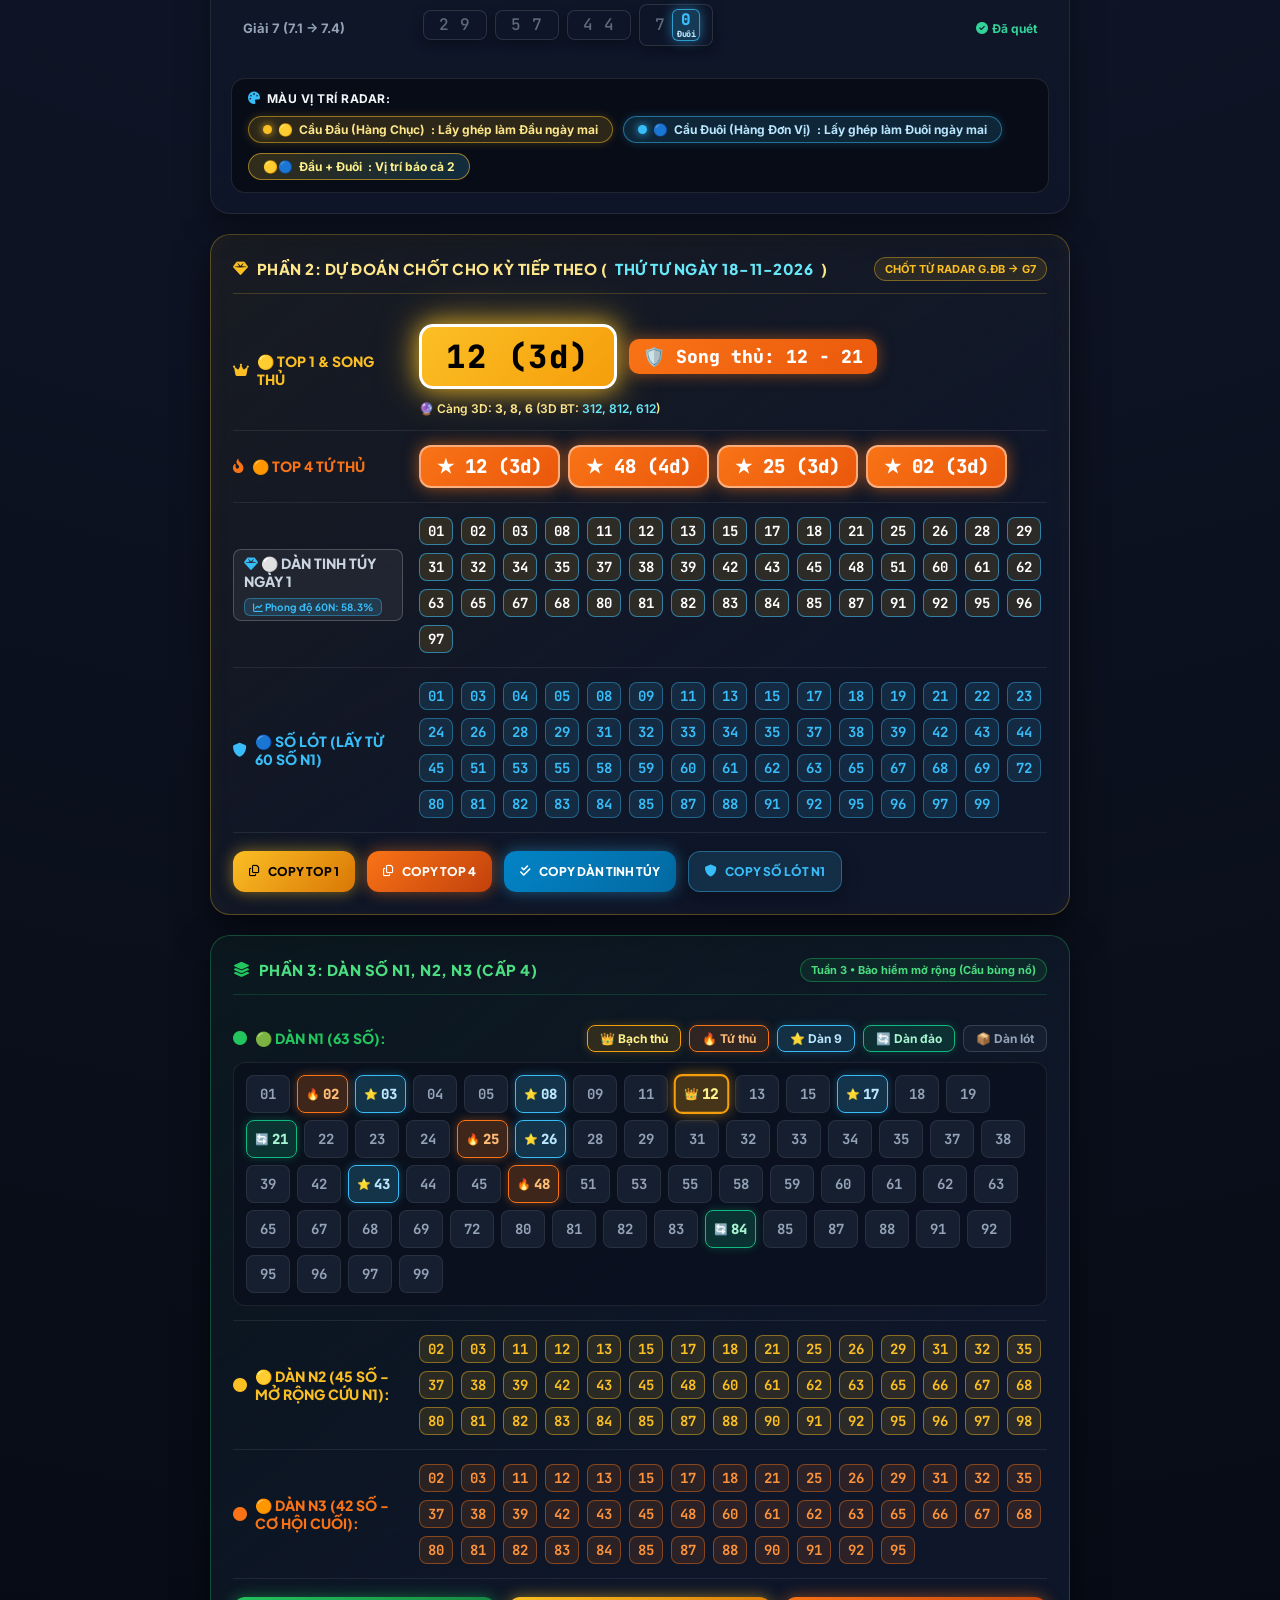
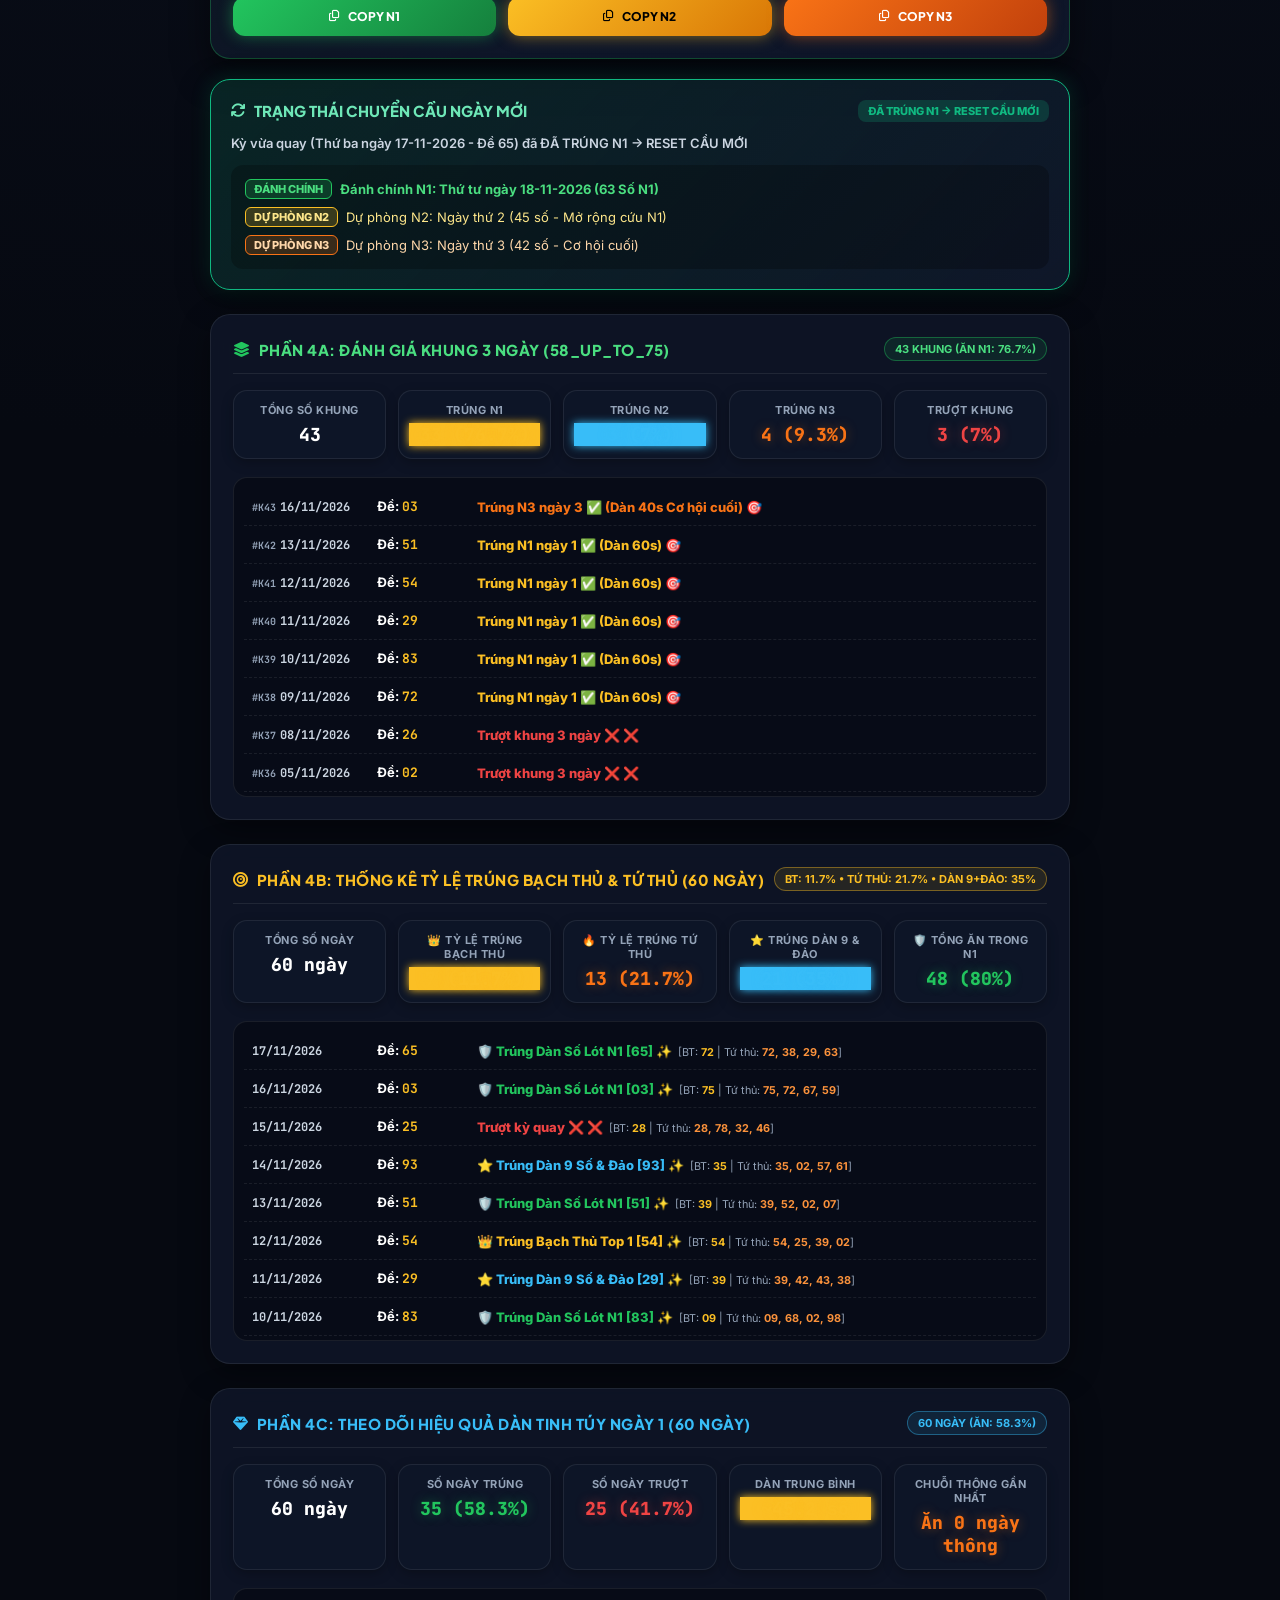
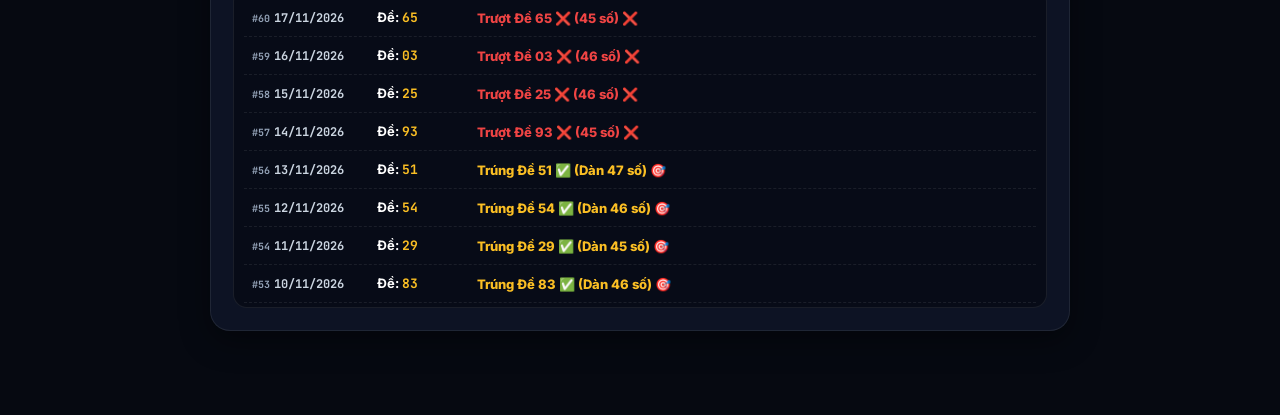
==== commit 9bd8d2f4: "auto: Cap nhat ket qua XSMB ngay 17/11/2026 18:35 & cache-busting" ====
--- a/soi_cau_g1_g5_app.html
+++ b/soi_cau_g1_g5_app.html
@@ -1620,24 +1620,26 @@
                 </div>
             </div>
 
-            <!-- TẦNG 3: DÀN 9 SỐ CỘI NGUỒN -->
+            <!-- TẦNG 3: DÀN 9 SỐ CHỦ LỰC & DÀN SỐ ĐẢO -->
             <div class="tier-row" style="background: rgba(56, 189, 248, 0.04); padding: 12px; border-radius: 12px; margin-bottom: 10px; border: 1px solid rgba(56, 189, 248, 0.15);">
                 <div class="tier-label label-blue" style="min-width: 175px;">
-                    <div><i class="fa-solid fa-dice"></i> CẤP 3 (DÀN 9 SỐ)</div>
-                    <div style="font-size: 10.5px; color: #94a3b8; font-weight: 600; margin-top: 2px;" id="txt-tinh-dan9-meta">Top 3 Đầu × Top 3 Đuôi</div>
-                </div>
-                <div class="tier-content" id="tinh-grid-dan9" style="gap: 8px;">
-                    <span class="num-badge-blue" onclick="copyText('67', 'Đã copy 67')">67</span>
-                    <span class="num-badge-blue" onclick="copyText('61', 'Đã copy 61')">61</span>
-                    <span class="num-badge-blue" onclick="copyText('62', 'Đã copy 62')">62</span>
-                    <span class="num-badge-blue" onclick="copyText('37', 'Đã copy 37')">37</span>
-                    <span class="num-badge-blue" onclick="copyText('31', 'Đã copy 31')">31</span>
-                    <span class="num-badge-blue" onclick="copyText('32', 'Đã copy 32')">32</span>
-                    <span class="num-badge-blue" onclick="copyText('47', 'Đã copy 47')">47</span>
-                    <span class="num-badge-gold" style="font-size: 15px; padding: 4px 10px;" onclick="copyText('41', 'Đã copy 41')">41 ⭐</span>
-                    <span class="num-badge-blue" onclick="copyText('42', 'Đã copy 42')">42</span>
-                </div>
-                <button class="btn-copy-dan" style="padding: 6px 14px; font-size: 11px;" id="btn-copy-tinh-dan9"><i class="fa-regular fa-copy"></i> Copy Dàn 9 Số</button>
+                    <div><i class="fa-solid fa-dice"></i> CẤP 3 (DÀN 9 &amp; SỐ ĐẢO)</div>
+                    <div style="font-size: 10.5px; color: #94a3b8; font-weight: 600; margin-top: 2px;" id="txt-tinh-dan9-meta">Tổng G7 Thứ 7 &amp; Thứ Mạnh Nhất</div>
+                </div>
+                <div style="display: flex; flex-direction: column; gap: 6px; flex: 1;">
+                    <div style="display: flex; align-items: center; gap: 6px; flex-wrap: wrap;">
+                        <span style="font-size: 11px; color: #38bdf8; font-weight: 700;">⭐ Dàn 9 số:</span>
+                        <div class="tier-content" id="tinh-grid-dan9" style="gap: 6px;"></div>
+                    </div>
+                    <div style="display: flex; align-items: center; gap: 6px; flex-wrap: wrap;">
+                        <span style="font-size: 11px; color: #34d399; font-weight: 700;">🔄 Số đảo (9s):</span>
+                        <div class="tier-content" id="tinh-grid-dan9-dao" style="gap: 6px;"></div>
+                    </div>
+                </div>
+                <div style="display: flex; gap: 6px; flex-wrap: wrap;">
+                    <button class="btn-copy-dan" style="padding: 6px 12px; font-size: 11px;" id="btn-copy-tinh-dan9"><i class="fa-regular fa-copy"></i> Copy Dàn 9</button>
+                    <button class="btn-copy-dan" style="padding: 6px 12px; font-size: 11px; border-color: rgba(52, 211, 153, 0.4); color: #34d399;" id="btn-copy-tinh-dan9-dao"><i class="fa-regular fa-copy"></i> Copy Số Đảo</button>
+                </div>
             </div>
 
             <!-- TẦNG 2: DÀN GIAO THOA 38 SỐ CẤP 2 -->
@@ -2005,12 +2007,12 @@
             </div>
         </section>
 
-        <!-- PHẦN 4B: ĐÁNH GIÁ RADAR G.ĐB → G7 (BẠCH THỦ & TỨ THỦ) -->
+        <!-- PHẦN 4B: ĐÁNH GIÁ RADAR G.ĐB → G7 (BẠCH THỦ, TỨ THỦ, DÀN 9 SỐ & SỐ ĐẢO) -->
         <section class="history-box" id="sec-soi-truc-tiep">
             <div class="section-header">
-                <h2 style="color: #fbbf24;"><i class="fa-solid fa-bullseye" style="color: #fbbf24;"></i> PHẦN 4B: ĐÁNH GIÁ RADAR TĨNH G.ĐB → G7 (60 NGÀY)</h2>
+                <h2 style="color: #fbbf24;"><i class="fa-solid fa-bullseye" style="color: #fbbf24;"></i> PHẦN 4B: THỐNG KÊ TỶ LỆ TRÚNG BẠCH THỦ &amp; TỨ THỦ (60 NGÀY)</h2>
                 <span class="tag-info" id="badge-direct-summary" style="color: #fbbf24; border-color: rgba(251, 191, 36, 0.4); background: rgba(251, 191, 36, 0.1);">
-                    RADAR G.ĐB → G7 (27 GIẢI)
+                    TỔNG G7 THỨ 7 &amp; THỨ MẠNH + RADAR 27 GIẢI
                 </span>
             </div>
 
@@ -2021,20 +2023,20 @@
                     <div class="stat-value" id="d-stat-tong">60</div>
                 </div>
                 <div class="stat-card">
-                    <div class="stat-label">Trúng BT / Song Thủ</div>
-                    <div class="stat-value gold" id="d-stat-bt">2 (3.3%)</div>
+                    <div class="stat-label">👑 Tỷ Lệ Trúng Bạch Thủ</div>
+                    <div class="stat-value gold" id="d-stat-bt">10 (16.7%)</div>
                 </div>
                 <div class="stat-card">
-                    <div class="stat-label">Trúng Tứ Thủ</div>
-                    <div class="stat-value blue" id="d-stat-tt">4 (6.7%)</div>
+                    <div class="stat-label">🔥 Tỷ Lệ Trúng Tứ Thủ</div>
+                    <div class="stat-value orange" id="d-stat-tt">16 (26.7%)</div>
                 </div>
                 <div class="stat-card">
-                    <div class="stat-label">Trúng Dàn Lót N1</div>
-                    <div class="stat-value green" id="d-stat-lot">44 (73.3%)</div>
+                    <div class="stat-label">⭐ Trúng Dàn 9 &amp; Đảo</div>
+                    <div class="stat-value blue" id="d-stat-d9">19 (31.7%)</div>
                 </div>
                 <div class="stat-card">
-                    <div class="stat-label">Hiệu Quả Khung N1</div>
-                    <div class="stat-value orange" id="d-stat-rate">Ăn N1: 73.3%</div>
+                    <div class="stat-label">🛡️ Tổng Ăn Trong N1</div>
+                    <div class="stat-value green" id="d-stat-lot">49 (81.7%)</div>
                 </div>
             </div>
 
@@ -2258,13 +2260,13 @@
         }
         window.loadKhung3Ngay = loadKhung3Ngay;
 
-        // BƯỚC 4B: HÀM LOAD LỊCH SỬ SOI TRỰC TIẾP (BẠCH THỦ & TỨ THỦ G1-G5)
+        // BƯỚC 4B: HÀM LOAD LỊCH SỬ RADAR (TỶ LỆ TRÚNG BẠCH THỦ, TỨ THỦ, DÀN 9 SỐ & SỐ ĐẢO)
         function loadSoiTrucTiep(directData) {
             if (!directData || !directData.tong_quan) return;
             const tq = directData.tong_quan;
 
             const elTong = document.getElementById('d-stat-tong');
-            if (elTong) elTong.textContent = tq.tong_ngay || 0;
+            if (elTong) elTong.textContent = `${tq.tong_ngay || 0} ngày`;
 
             const elBT = document.getElementById('d-stat-bt');
             if (elBT) elBT.textContent = `${tq.trung_bach_thu || 0} (${tq.ty_le_bach_thu || 0}%)`;
@@ -2272,25 +2274,27 @@
             const elTT = document.getElementById('d-stat-tt');
             if (elTT) elTT.textContent = `${tq.trung_tu_thu || 0} (${tq.ty_le_tu_thu || 0}%)`;
 
+            const elD9 = document.getElementById('d-stat-d9');
+            if (elD9) elD9.textContent = `${tq.trung_dan_9 || tq.trung_tu_thu || 0} (${tq.ty_le_dan_9 || tq.ty_le_tu_thu || 0}%)`;
+
             const elLot = document.getElementById('d-stat-lot');
             if (elLot) elLot.textContent = `${tq.trung_lot || 0} (${tq.ty_le_lot || 0}%)`;
 
-            const elRate = document.getElementById('d-stat-rate');
-            if (elRate) elRate.textContent = `Top 4: ${tq.ty_le_tu_thu || 0}%`;
-
             const elBadge = document.getElementById('badge-direct-summary');
-            if (elBadge) elBadge.textContent = `${tq.tong_ngay || 0} NGÀY (TỨ THỦ: ${tq.ty_le_tu_thu || 0}%)`;
+            if (elBadge) elBadge.textContent = `BT: ${tq.ty_le_bach_thu || 0}% • TỨ THỦ: ${tq.ty_le_tu_thu || 0}% • DÀN 9+ĐẢO: ${tq.ty_le_dan_9 || 0}%`;
 
             const container = document.getElementById('list-history-direct');
             if (container && Array.isArray(directData.lich_su)) {
                 container.innerHTML = directData.lich_su.map(item => {
                     let icon = (item.ket_qua || '').includes('trung') ? '✨' : '❌';
-                    let top1Display = item.top1 ? `<small style="color:#94a3b8; font-weight:normal; margin-left:6px;">[Top 1: ${item.top1}]</small>` : '';
+                    let kqCls = item.ket_qua === 'trung_dan_9' ? 'trung_tu_thu' : item.ket_qua;
+                    let t4Arr = Array.isArray(item.top4) ? item.top4.join(', ') : '';
+                    let metaDisplay = item.top1 ? `<small style="color:#94a3b8; font-weight:normal; margin-left:6px;">[BT: <strong style="color:#fbbf24;">${item.top1}</strong>${t4Arr ? ` | Tứ thủ: <strong style="color:#fb923c;">${t4Arr}</strong>` : ''}]</small>` : '';
                     return `
                         <div class="lich-su-item">
                             <div class="ngay">${item.ngay}</div>
                             <div class="de">Đề: <strong>${item.de}</strong></div>
-                            <div class="ket-qua ${item.ket_qua}">${item.ghi_chu || item.ket_qua} ${icon}${top1Display}</div>
+                            <div class="ket-qua ${kqCls}">${item.ghi_chu || item.ket_qua} ${icon}${metaDisplay}</div>
                         </div>
                     `;
                 }).join('');
@@ -2525,7 +2529,7 @@
                 metaDan9.textContent = `${dt.top_dau.join(', ')} × ${dt.top_duoi.join(', ')}`;
             }
 
-            // Dàn 9 số Cội Nguồn
+            // Dàn 9 số Cội Nguồn & Số Đảo
             const grid9 = document.getElementById('tinh-grid-dan9');
             if (grid9 && dt.dan_9_so) {
                 grid9.innerHTML = dt.dan_9_so.map(n => {
@@ -2533,6 +2537,17 @@
                     const cls = isBt ? 'num-badge-gold' : 'num-badge-blue';
                     const style = isBt ? 'font-size:15px; padding:3px 9px;' : 'font-size:13px; padding:3px 8px;';
                     return `<span class="${cls}" style="${style}" onclick="copyText('${n}', 'Đã sao chép số ${n}')">${n}</span>`;
+                }).join(' ');
+            }
+
+            const daoList = dt.dan_9_dao || (dt.dan_9_so || []).filter(n => n.length === 2 && n[0] !== n[1]).map(n => n[1] + n[0]);
+            const grid9Dao = document.getElementById('tinh-grid-dan9-dao');
+            if (grid9Dao && daoList) {
+                grid9Dao.innerHTML = daoList.map(n => {
+                    const isLot = (n === dt.lot_lon);
+                    const cls = isLot ? 'num-badge-orange' : 'num-badge-green';
+                    const style = isLot ? 'font-size:14px; padding:3px 9px;' : 'font-size:12.5px; padding:3px 8px;';
+                    return `<span class="${cls}" style="${style}" onclick="copyText('${n}', 'Đã sao chép số đảo ${n}')">${n}</span>`;
                 }).join(' ');
             }
 
@@ -2563,7 +2578,14 @@
             if (btnCopy9) {
                 btnCopy9.onclick = () => {
                     const s = (dt.dan_9_so || []).join(', ');
-                    copyText(s, 'Đã sao chép Dàn 9 Số Cội Nguồn: ' + s);
+                    copyText(s, 'Đã sao chép Dàn 9 Số Chủ Lực: ' + s);
+                };
+            }
+            const btnCopy9Dao = document.getElementById('btn-copy-tinh-dan9-dao');
+            if (btnCopy9Dao) {
+                btnCopy9Dao.onclick = () => {
+                    const s = (daoList || []).join(', ');
+                    copyText(s, 'Đã sao chép Dàn Số Đảo (9s): ' + s);
                 };
             }
             const btnCopy38 = document.getElementById('btn-copy-tinh-dan38');
